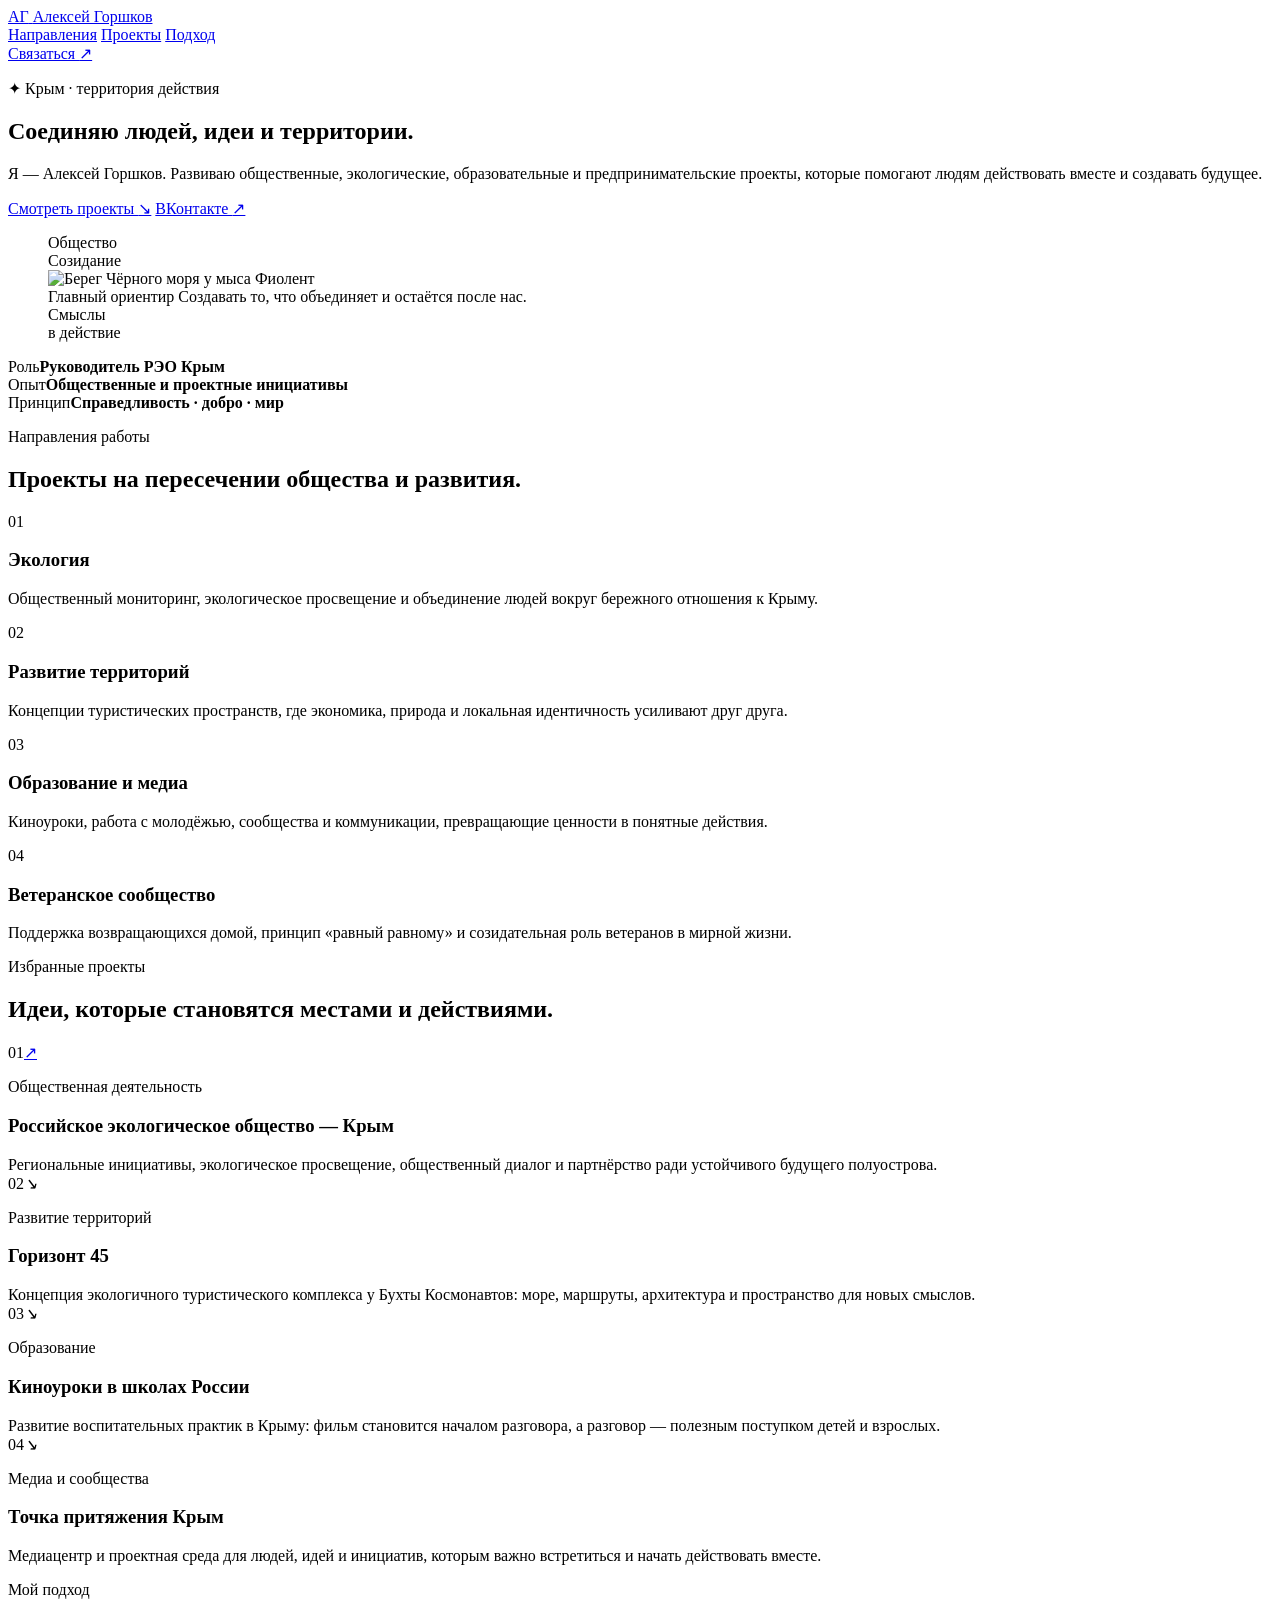
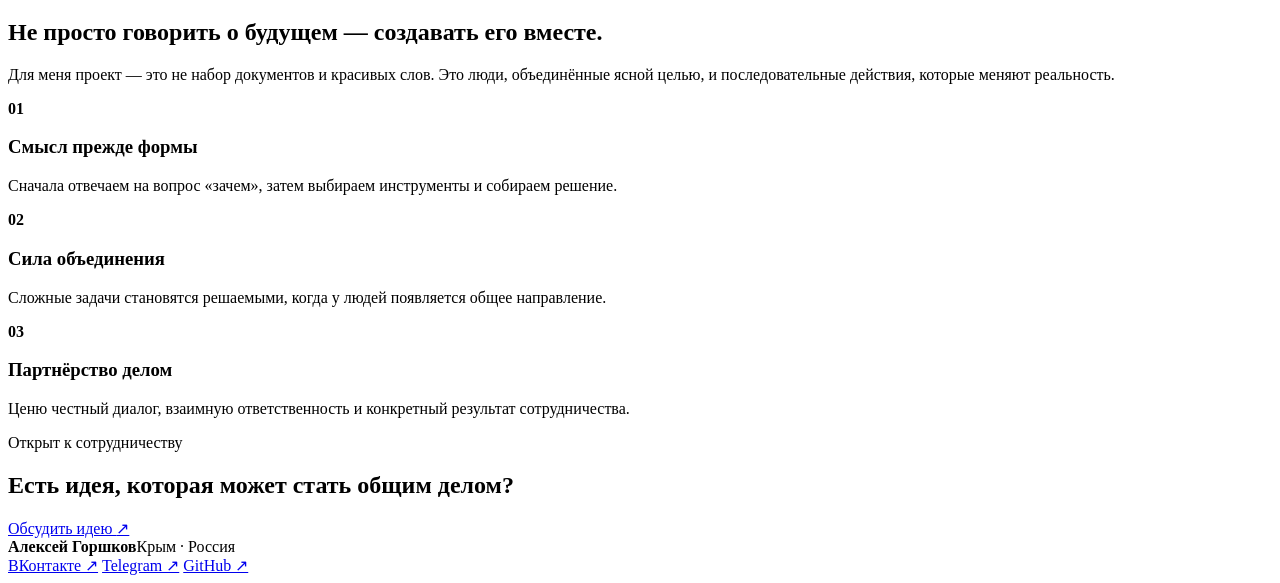
==== index.html @ 78def10b "Create personal site" ====
<!doctype html>
<html lang="ru">
  <head>
    <meta charset="utf-8" />
    <meta name="viewport" content="width=device-width, initial-scale=1" />
    <meta name="theme-color" content="#0d4939" />
    <meta
      name="description"
      content="Личный сайт Алексея Горшкова: общественные, экологические, образовательные и предпринимательские проекты в Крыму."
    />
    <meta property="og:title" content="Алексей Горшков — проекты и инициативы" />
    <meta
      property="og:description"
      content="Соединяю людей, идеи и территории."
    />
    <meta property="og:type" content="website" />
    <meta
      property="og:url"
      content="https://daridarom.github.io/aleksey-gorshkov/"
    />
    <link rel="canonical" href="https://daridarom.github.io/aleksey-gorshkov/" />
    <link rel="icon" href="assets/favicon.svg" type="image/svg+xml" />
    <link rel="stylesheet" href="styles.css" />
    <title>Алексей Горшков — проекты и инициативы</title>
  </head>
  <body>
    <header class="site-header">
      <div class="container header-inner">
        <a class="brand" href="#top" aria-label="В начало страницы">
          <span class="brand-mark">АГ</span>
          <span class="brand-name">Алексей Горшков</span>
        </a>

        <nav class="main-nav" aria-label="Основная навигация">
          <a href="#directions">Направления</a>
          <a href="#projects">Проекты</a>
          <a href="#approach">Подход</a>
        </nav>

        <a class="button button-small" href="https://t.me/v_pravde" target="_blank" rel="noreferrer">
          Связаться <span aria-hidden="true">↗</span>
        </a>
      </div>
    </header>

    <main>
      <section class="hero" id="top">
        <div class="hero-grid" aria-hidden="true"></div>
        <div class="container hero-layout">
          <div class="hero-copy">
            <p class="eyebrow"><span>✦</span> Крым · территория действия</p>
            <h1>Соединяю людей, идеи и территории.</h1>
            <p class="hero-lead">
              Я — Алексей Горшков. Развиваю общественные, экологические,
              образовательные и предпринимательские проекты, которые помогают
              людям действовать вместе и создавать будущее.
            </p>
            <div class="hero-actions">
              <a class="button" href="#projects">Смотреть проекты <span aria-hidden="true">↘</span></a>
              <a class="button button-outline" href="https://vk.com/aleksey_gor" target="_blank" rel="noreferrer">
                ВКонтакте <span aria-hidden="true">↗</span>
              </a>
            </div>
          </div>

          <figure class="hero-visual">
            <div class="visual-label visual-label-left">Общество</div>
            <div class="visual-label visual-label-right">Созидание</div>
            <img
              src="https://upload.wikimedia.org/wikipedia/commons/0/0c/Cape_Fiolent_Crimea_%28211497419%29.jpeg"
              alt="Берег Чёрного моря у мыса Фиолент"
            />
            <figcaption>
              <span>Главный ориентир</span>
              Создавать то, что объединяет и остаётся после нас.
            </figcaption>
            <div class="visual-seal">Смыслы<br />в действие</div>
          </figure>
        </div>
      </section>

      <section class="facts" aria-label="Кратко об Алексее Горшкове">
        <div class="container facts-grid">
          <div><span>Роль</span><strong>Руководитель РЭО Крым</strong></div>
          <div><span>Опыт</span><strong>Общественные и проектные инициативы</strong></div>
          <div><span>Принцип</span><strong>Справедливость · добро · мир</strong></div>
        </div>
      </section>

      <section class="section" id="directions">
        <div class="container">
          <div class="section-heading">
            <p class="section-kicker">Направления работы</p>
            <h2>Проекты на пересечении общества и развития.</h2>
          </div>

          <div class="direction-list">
            <article class="direction">
              <span class="direction-icon">01</span>
              <h3>Экология</h3>
              <p>Общественный мониторинг, экологическое просвещение и объединение людей вокруг бережного отношения к Крыму.</p>
            </article>
            <article class="direction">
              <span class="direction-icon">02</span>
              <h3>Развитие территорий</h3>
              <p>Концепции туристических пространств, где экономика, природа и локальная идентичность усиливают друг друга.</p>
            </article>
            <article class="direction">
              <span class="direction-icon">03</span>
              <h3>Образование и медиа</h3>
              <p>Киноуроки, работа с молодёжью, сообщества и коммуникации, превращающие ценности в понятные действия.</p>
            </article>
            <article class="direction">
              <span class="direction-icon">04</span>
              <h3>Ветеранское сообщество</h3>
              <p>Поддержка возвращающихся домой, принцип «равный равному» и созидательная роль ветеранов в мирной жизни.</p>
            </article>
          </div>
        </div>
      </section>

      <section class="section projects-section" id="projects">
        <div class="container">
          <div class="projects-heading">
            <p class="section-kicker">Избранные проекты</p>
            <h2>Идеи, которые становятся местами и действиями.</h2>
          </div>

          <div class="project-grid">
            <article class="project project-green">
              <div class="project-top"><span>01</span><a href="https://vk.ru/ecosociety_crimea" target="_blank" rel="noreferrer" aria-label="Открыть страницу РЭО Крым">↗</a></div>
              <div class="project-copy">
                <p>Общественная деятельность</p>
                <h3>Российское экологическое общество — Крым</h3>
                <span>Региональные инициативы, экологическое просвещение, общественный диалог и партнёрство ради устойчивого будущего полуострова.</span>
              </div>
            </article>

            <article class="project project-blue">
              <div class="project-top"><span>02</span><i>↘</i></div>
              <div class="project-copy">
                <p>Развитие территорий</p>
                <h3>Горизонт 45</h3>
                <span>Концепция экологичного туристического комплекса у Бухты Космонавтов: море, маршруты, архитектура и пространство для новых смыслов.</span>
              </div>
            </article>

            <article class="project project-sand">
              <div class="project-top"><span>03</span><i>↘</i></div>
              <div class="project-copy">
                <p>Образование</p>
                <h3>Киноуроки в школах России</h3>
                <span>Развитие воспитательных практик в Крыму: фильм становится началом разговора, а разговор — полезным поступком детей и взрослых.</span>
              </div>
            </article>

            <article class="project project-lilac">
              <div class="project-top"><span>04</span><i>↘</i></div>
              <div class="project-copy">
                <p>Медиа и сообщества</p>
                <h3>Точка притяжения Крым</h3>
                <span>Медиацентр и проектная среда для людей, идей и инициатив, которым важно встретиться и начать действовать вместе.</span>
              </div>
            </article>
          </div>
        </div>
      </section>

      <section class="section" id="approach">
        <div class="container approach-grid">
          <div class="approach-copy">
            <p class="section-kicker">Мой подход</p>
            <h2>Не просто говорить о будущем — создавать его вместе.</h2>
            <p>Для меня проект — это не набор документов и красивых слов. Это люди, объединённые ясной целью, и последовательные действия, которые меняют реальность.</p>
          </div>

          <div class="principles">
            <article><b>01</b><div><h3>Смысл прежде формы</h3><p>Сначала отвечаем на вопрос «зачем», затем выбираем инструменты и собираем решение.</p></div></article>
            <article><b>02</b><div><h3>Сила объединения</h3><p>Сложные задачи становятся решаемыми, когда у людей появляется общее направление.</p></div></article>
            <article><b>03</b><div><h3>Партнёрство делом</h3><p>Ценю честный диалог, взаимную ответственность и конкретный результат сотрудничества.</p></div></article>
          </div>
        </div>
      </section>

      <section class="contact-wrap">
        <div class="container contact">
          <p class="section-kicker">Открыт к сотрудничеству</p>
          <div class="contact-row">
            <h2>Есть идея, которая может стать общим делом?</h2>
            <a class="button button-dark" href="https://t.me/v_pravde" target="_blank" rel="noreferrer">Обсудить идею <span aria-hidden="true">↗</span></a>
          </div>
        </div>
      </section>
    </main>

    <footer class="footer">
      <div class="container footer-inner">
        <div><strong>Алексей Горшков</strong><span>Крым · Россия</span></div>
        <div class="footer-links">
          <a href="https://vk.com/aleksey_gor" target="_blank" rel="noreferrer">ВКонтакте ↗</a>
          <a href="https://t.me/v_pravde" target="_blank" rel="noreferrer">Telegram ↗</a>
          <a href="https://github.com/Daridarom" target="_blank" rel="noreferrer">GitHub ↗</a>
        </div>
      </div>
    </footer>
  </body>
</html>
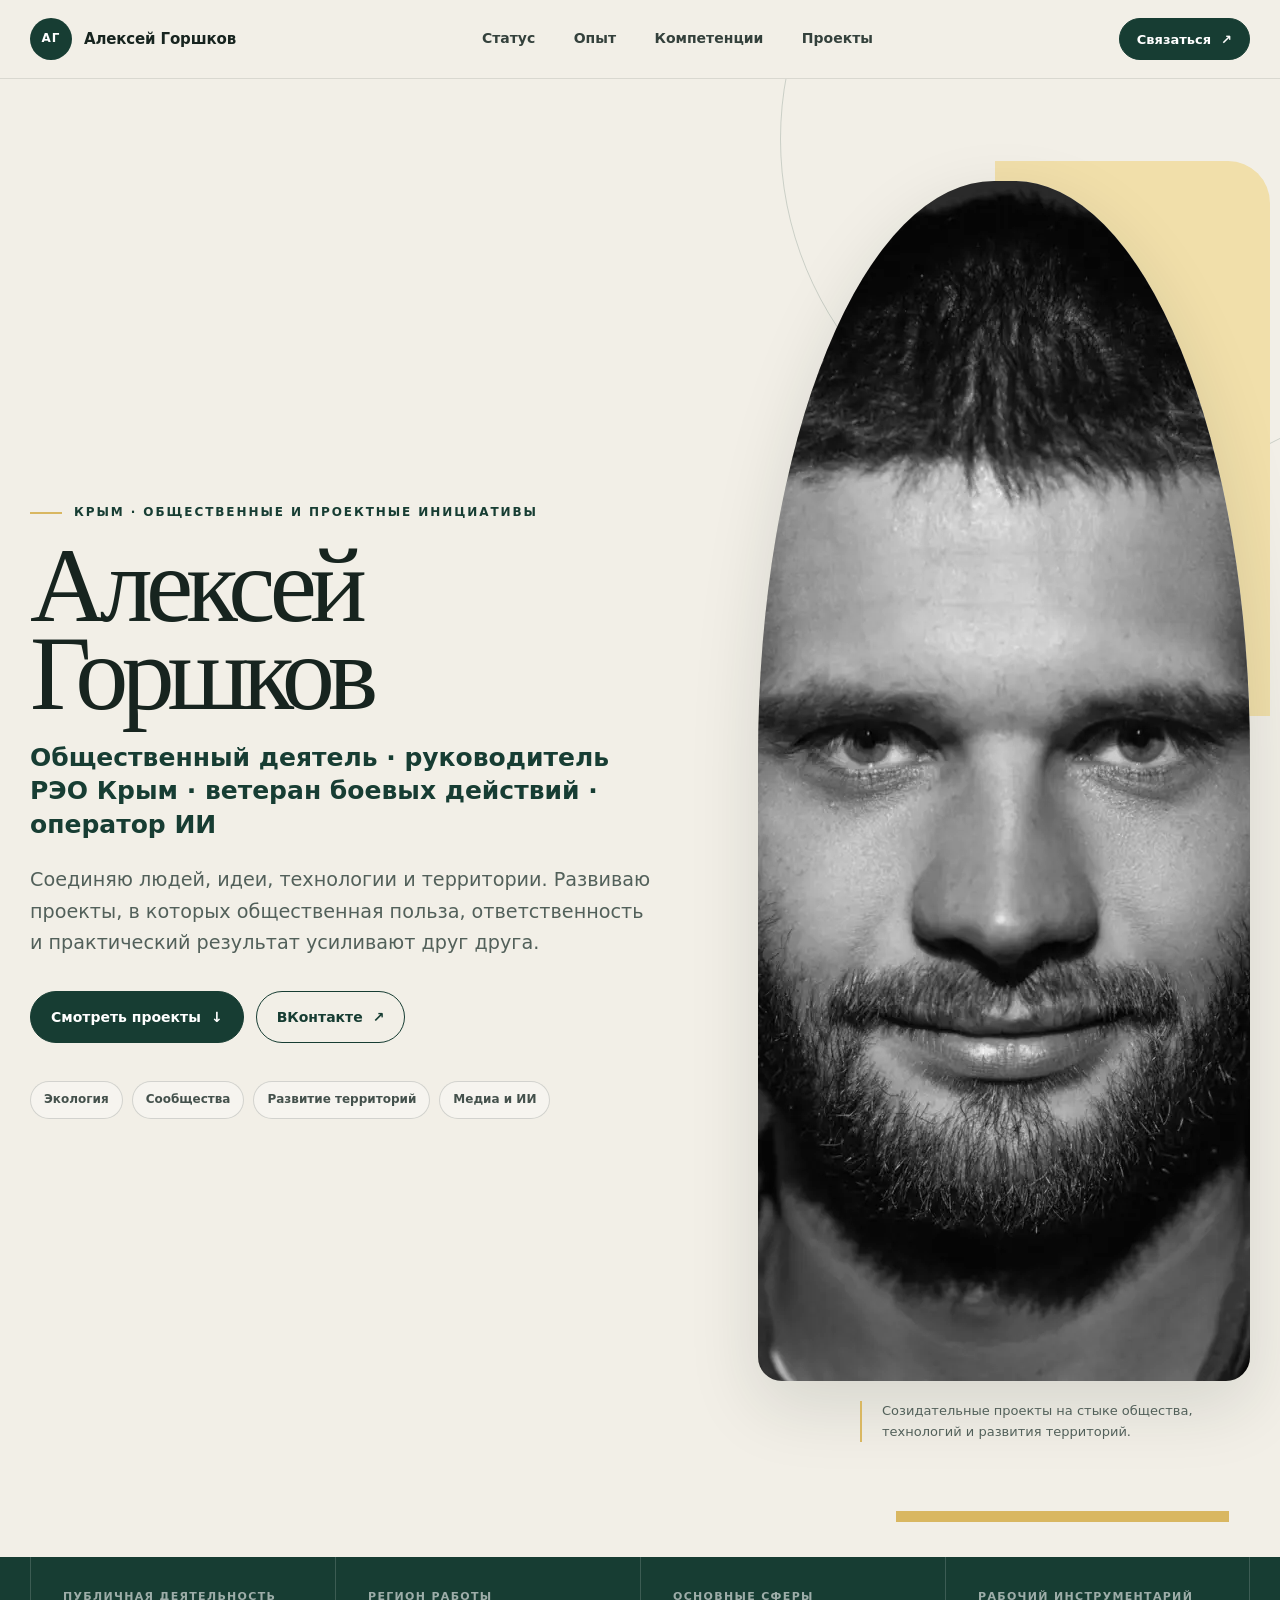
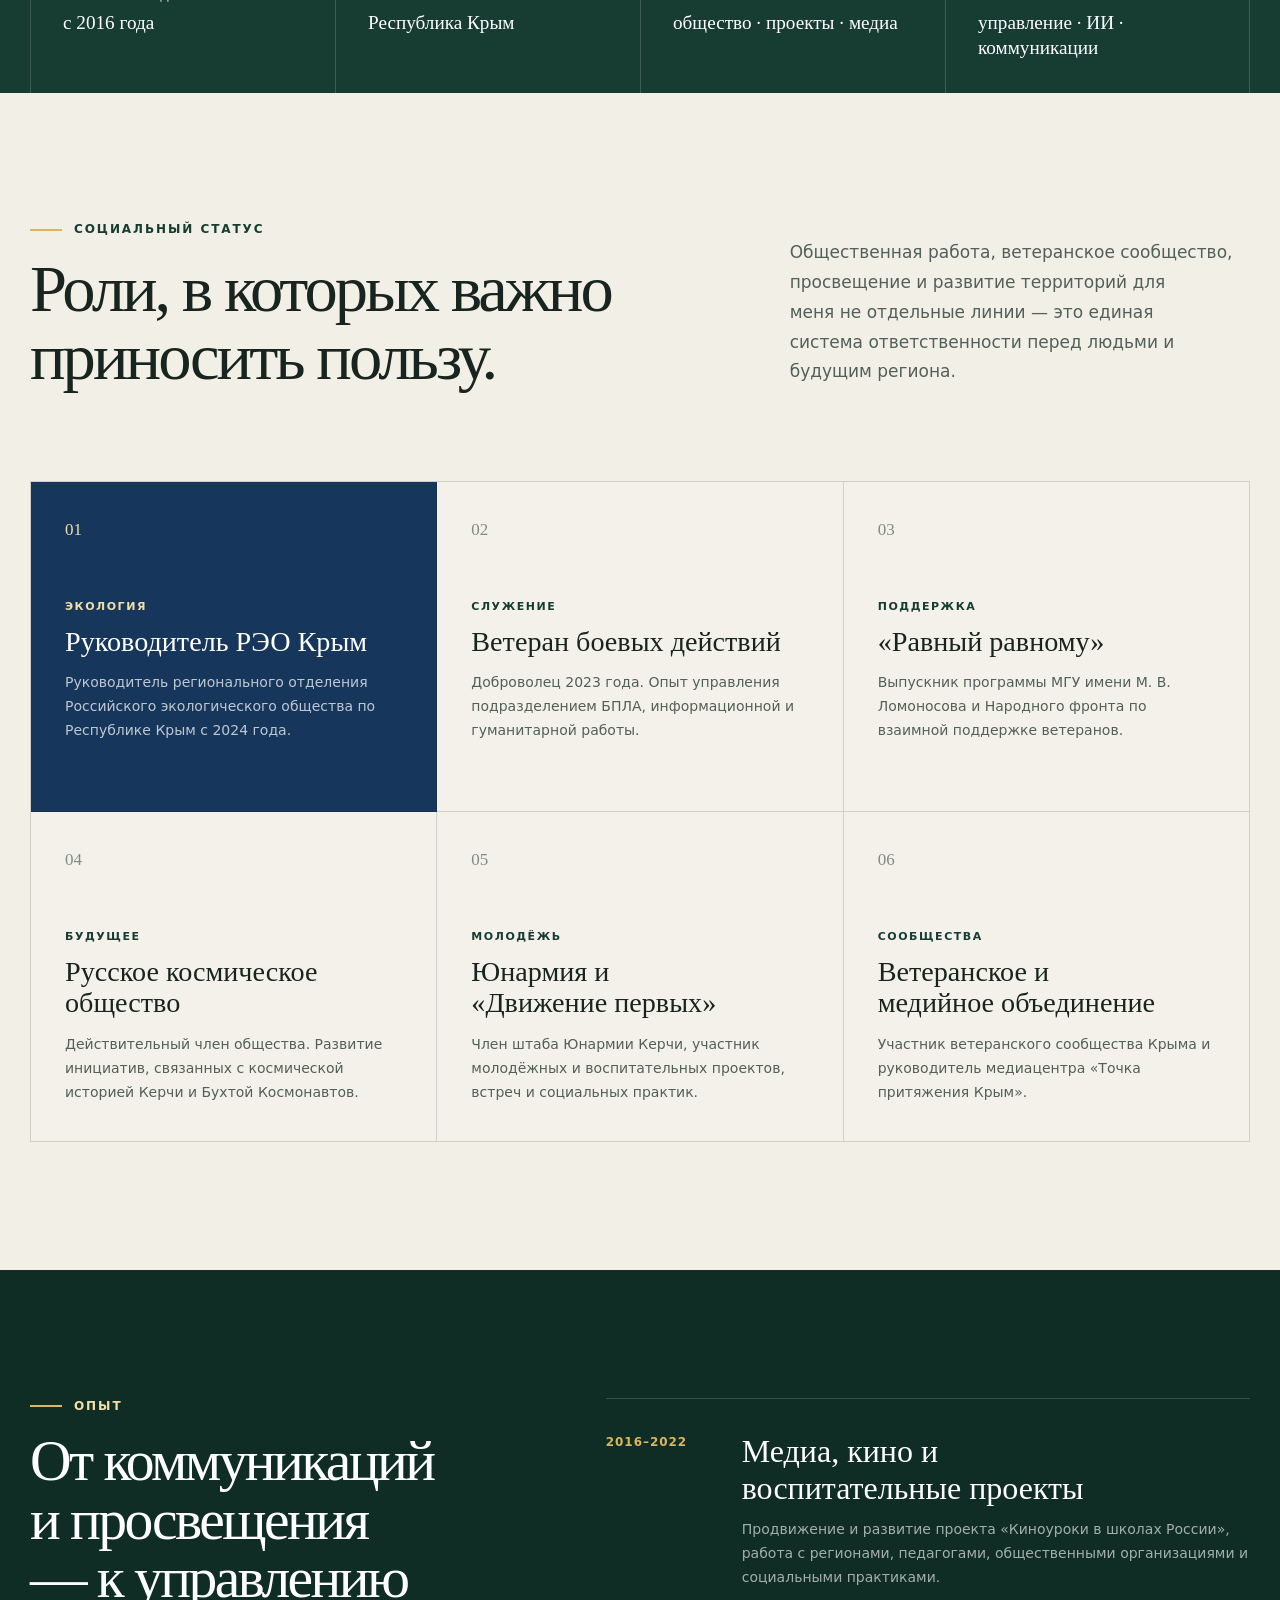
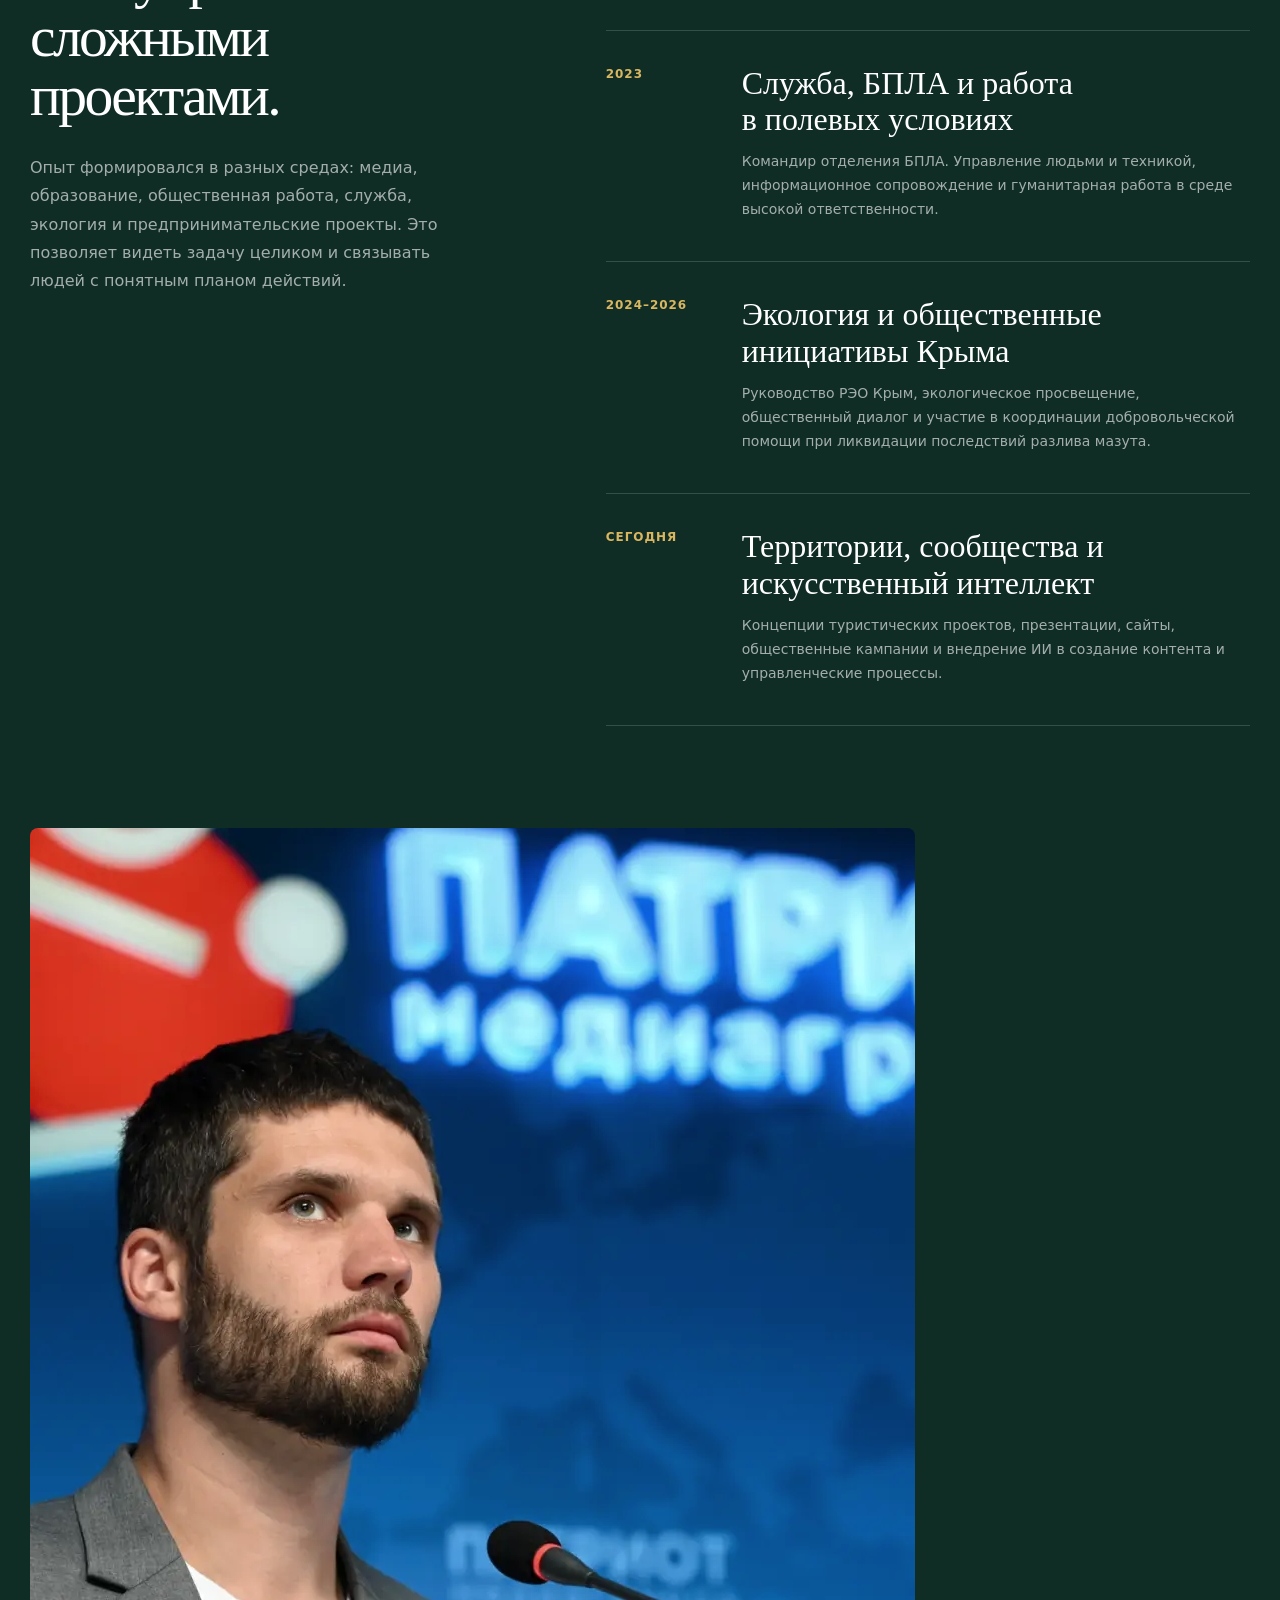
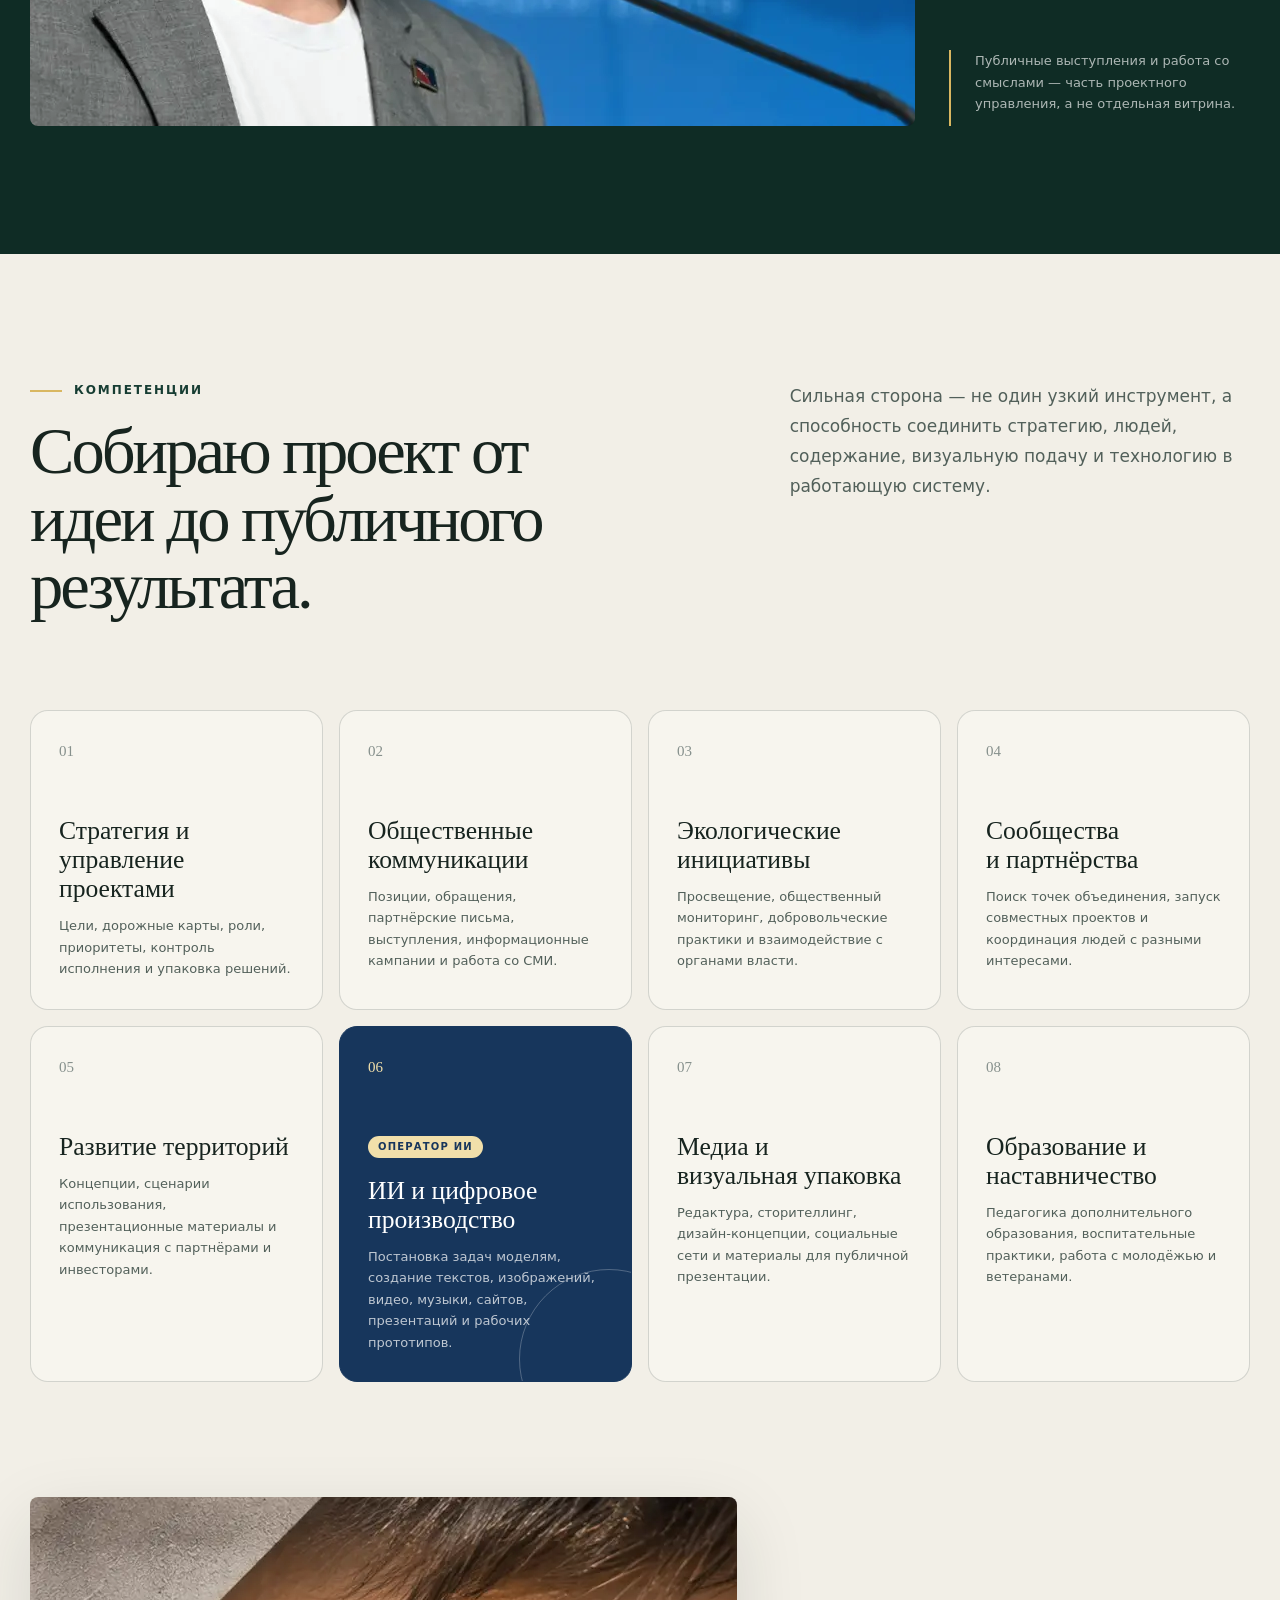
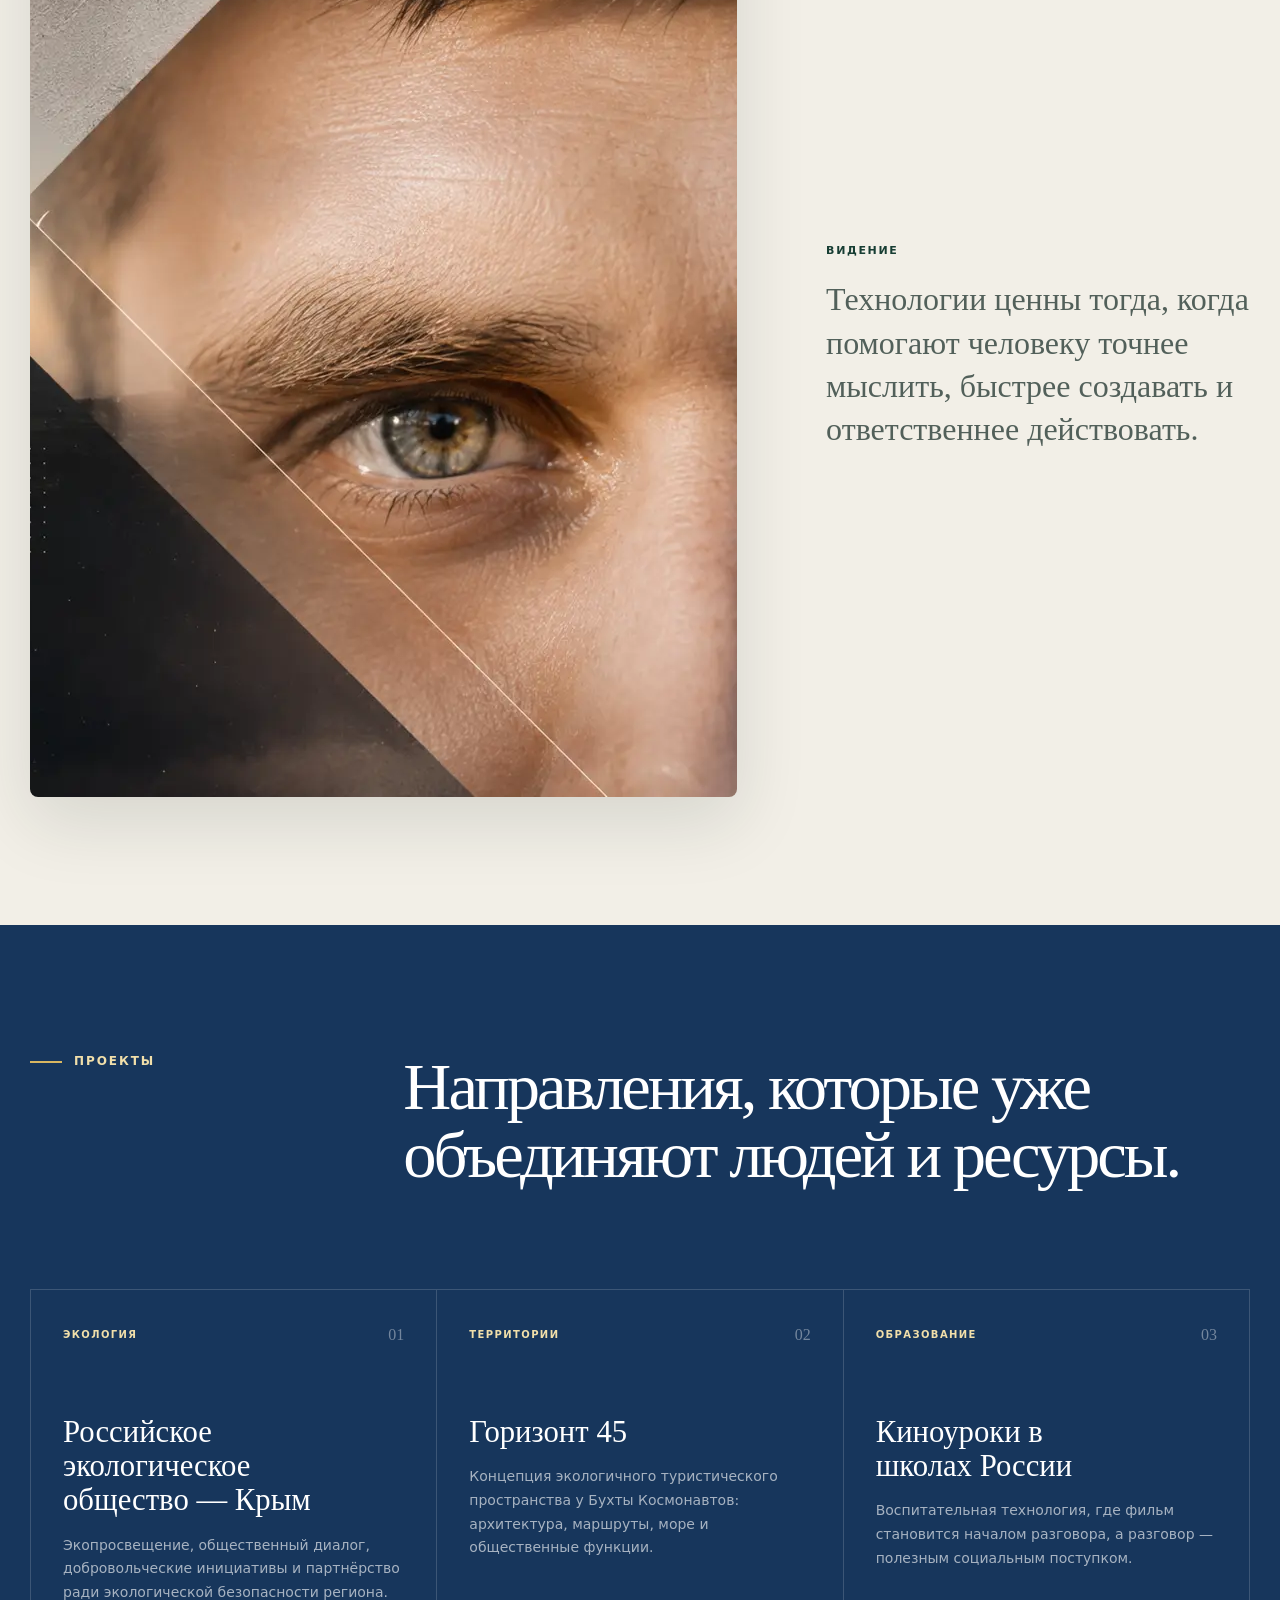
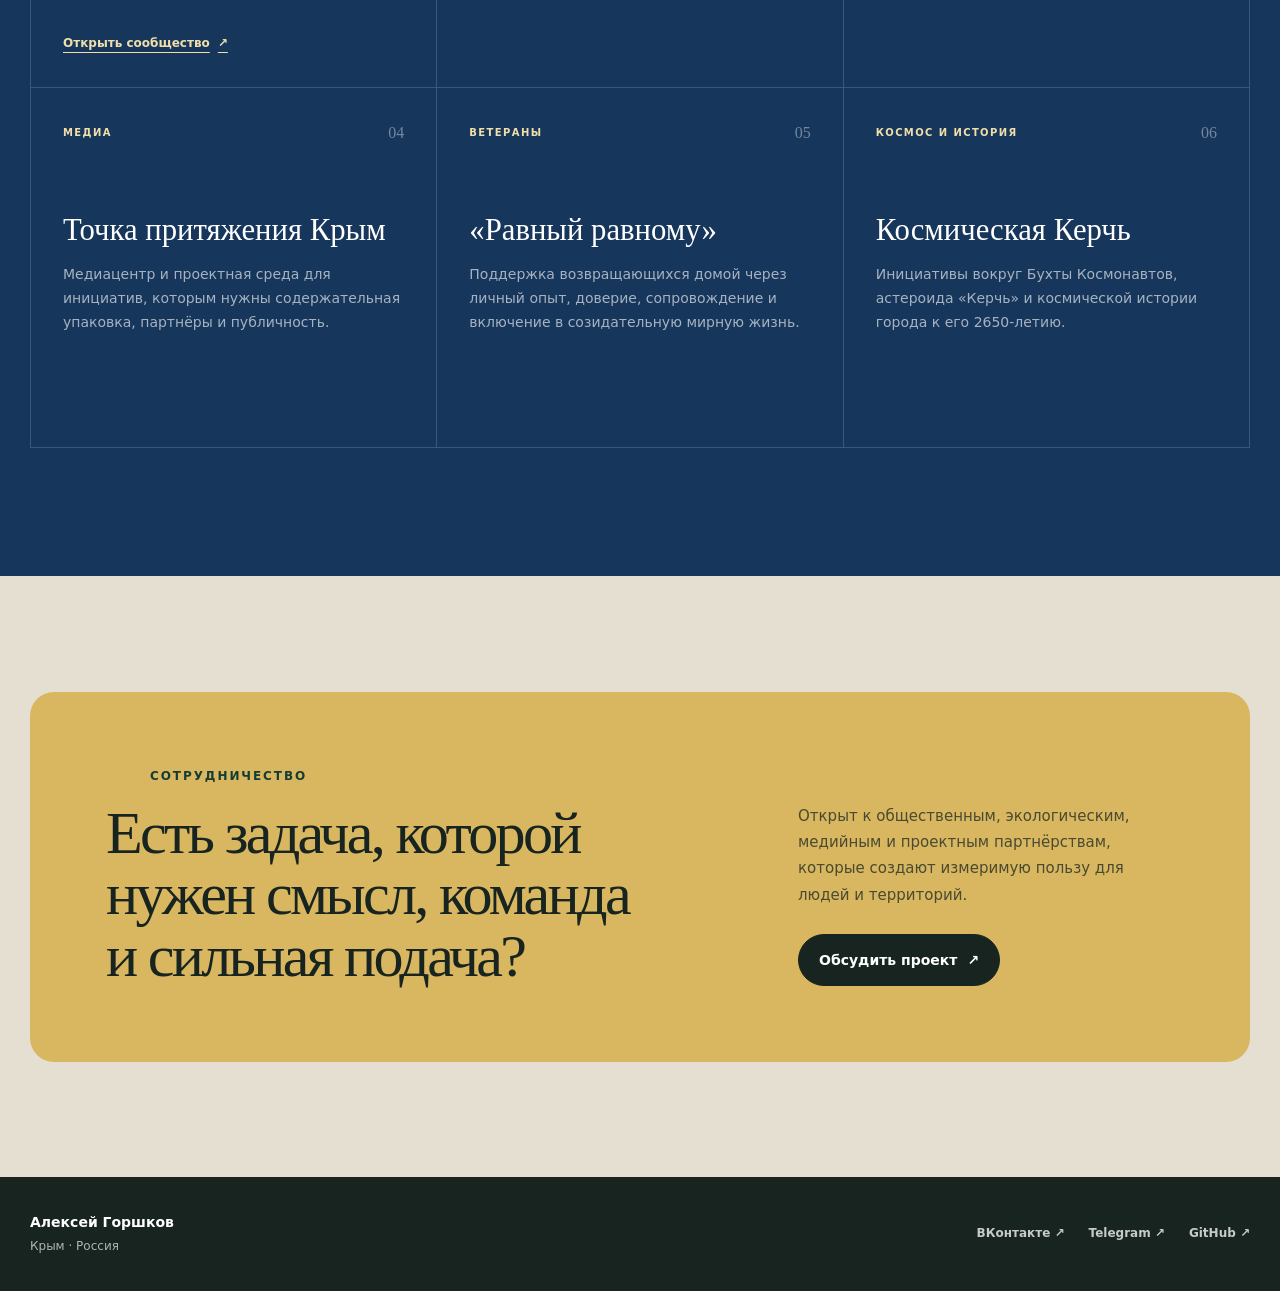
==== commit 4ab923bb: "Redesign personal site and expand portfolio" ====
--- a/index.html
+++ b/index.html
@@ -3,27 +3,39 @@
   <head>
     <meta charset="utf-8" />
     <meta name="viewport" content="width=device-width, initial-scale=1" />
-    <meta name="theme-color" content="#0d4939" />
+    <meta name="theme-color" content="#173d33" />
     <meta
       name="description"
-      content="Личный сайт Алексея Горшкова: общественные, экологические, образовательные и предпринимательские проекты в Крыму."
+      content="Алексей Горшков — общественный деятель, руководитель РЭО Крым, ветеран боевых действий, автор и участник социальных, экологических, образовательных и территориальных проектов, оператор ИИ."
     />
-    <meta property="og:title" content="Алексей Горшков — проекты и инициативы" />
+    <meta property="og:title" content="Алексей Горшков — проекты, опыт и компетенции" />
     <meta
       property="og:description"
-      content="Соединяю людей, идеи и территории."
+      content="Соединяю людей, идеи, технологии и территории."
     />
     <meta property="og:type" content="website" />
+    <meta property="og:locale" content="ru_RU" />
     <meta
       property="og:url"
       content="https://daridarom.github.io/aleksey-gorshkov/"
     />
+    <meta
+      property="og:image"
+      content="https://daridarom.github.io/aleksey-gorshkov/assets/og.png"
+    />
+    <meta name="twitter:card" content="summary_large_image" />
+    <meta
+      name="twitter:image"
+      content="https://daridarom.github.io/aleksey-gorshkov/assets/og.png"
+    />
     <link rel="canonical" href="https://daridarom.github.io/aleksey-gorshkov/" />
     <link rel="icon" href="assets/favicon.svg" type="image/svg+xml" />
     <link rel="stylesheet" href="styles.css" />
-    <title>Алексей Горшков — проекты и инициативы</title>
+    <title>Алексей Горшков — проекты, опыт и компетенции</title>
   </head>
   <body>
+    <a class="skip-link" href="#content">Перейти к содержанию</a>
+
     <header class="site-header">
       <div class="container header-inner">
         <a class="brand" href="#top" aria-label="В начало страницы">
@@ -32,162 +44,399 @@
         </a>
 
         <nav class="main-nav" aria-label="Основная навигация">
-          <a href="#directions">Направления</a>
+          <a href="#status">Статус</a>
+          <a href="#experience">Опыт</a>
+          <a href="#skills">Компетенции</a>
           <a href="#projects">Проекты</a>
-          <a href="#approach">Подход</a>
         </nav>
 
-        <a class="button button-small" href="https://t.me/v_pravde" target="_blank" rel="noreferrer">
+        <a
+          class="button button-small"
+          href="https://t.me/v_pravde"
+          target="_blank"
+          rel="noreferrer"
+        >
           Связаться <span aria-hidden="true">↗</span>
         </a>
       </div>
     </header>
 
-    <main>
+    <main id="content">
       <section class="hero" id="top">
-        <div class="hero-grid" aria-hidden="true"></div>
         <div class="container hero-layout">
           <div class="hero-copy">
-            <p class="eyebrow"><span>✦</span> Крым · территория действия</p>
-            <h1>Соединяю людей, идеи и территории.</h1>
+            <p class="eyebrow">Крым · общественные и проектные инициативы</p>
+            <h1>Алексей<br />Горшков</h1>
+            <p class="hero-role">
+              Общественный деятель · руководитель РЭО Крым · ветеран боевых
+              действий · оператор ИИ
+            </p>
             <p class="hero-lead">
-              Я — Алексей Горшков. Развиваю общественные, экологические,
-              образовательные и предпринимательские проекты, которые помогают
-              людям действовать вместе и создавать будущее.
+              Соединяю людей, идеи, технологии и территории. Развиваю проекты,
+              в которых общественная польза, ответственность и практический
+              результат усиливают друг друга.
             </p>
+
             <div class="hero-actions">
-              <a class="button" href="#projects">Смотреть проекты <span aria-hidden="true">↘</span></a>
-              <a class="button button-outline" href="https://vk.com/aleksey_gor" target="_blank" rel="noreferrer">
+              <a class="button" href="#projects">
+                Смотреть проекты <span aria-hidden="true">↓</span>
+              </a>
+              <a
+                class="button button-outline"
+                href="https://vk.com/aleksey_gor"
+                target="_blank"
+                rel="noreferrer"
+              >
                 ВКонтакте <span aria-hidden="true">↗</span>
               </a>
             </div>
-          </div>
-
-          <figure class="hero-visual">
-            <div class="visual-label visual-label-left">Общество</div>
-            <div class="visual-label visual-label-right">Созидание</div>
+
+            <ul class="hero-tags" aria-label="Ключевые направления">
+              <li>Экология</li>
+              <li>Сообщества</li>
+              <li>Развитие территорий</li>
+              <li>Медиа и ИИ</li>
+            </ul>
+          </div>
+
+          <figure class="hero-portrait">
+            <div class="portrait-frame">
+              <img
+                src="assets/portrait.webp"
+                alt="Портрет Алексея Горшкова"
+                width="1200"
+                height="1200"
+                fetchpriority="high"
+              />
+            </div>
+            <figcaption>
+              Созидательные проекты на стыке общества, технологий и развития
+              территорий.
+            </figcaption>
+          </figure>
+        </div>
+      </section>
+
+      <section class="summary" aria-label="Краткая информация">
+        <div class="container summary-grid">
+          <article>
+            <span>Публичная деятельность</span>
+            <strong>с 2016 года</strong>
+          </article>
+          <article>
+            <span>Регион работы</span>
+            <strong>Республика Крым</strong>
+          </article>
+          <article>
+            <span>Основные сферы</span>
+            <strong>общество · проекты · медиа</strong>
+          </article>
+          <article>
+            <span>Рабочий инструментарий</span>
+            <strong>управление · ИИ · коммуникации</strong>
+          </article>
+        </div>
+      </section>
+
+      <section class="section" id="status">
+        <div class="container">
+          <div class="section-intro">
+            <div>
+              <p class="section-kicker">Социальный статус</p>
+              <h2>Роли, в которых важно приносить пользу.</h2>
+            </div>
+            <p class="section-lead">
+              Общественная работа, ветеранское сообщество, просвещение и
+              развитие территорий для меня не отдельные линии — это единая
+              система ответственности перед людьми и будущим региона.
+            </p>
+          </div>
+
+          <div class="role-grid">
+            <article class="role-card role-card-accent">
+              <span class="card-index">01</span>
+              <p class="card-label">Экология</p>
+              <h3>Руководитель РЭО Крым</h3>
+              <p>
+                Руководитель регионального отделения Российского экологического
+                общества по Республике Крым с 2024 года.
+              </p>
+            </article>
+
+            <article class="role-card">
+              <span class="card-index">02</span>
+              <p class="card-label">Служение</p>
+              <h3>Ветеран боевых действий</h3>
+              <p>
+                Доброволец 2023 года. Опыт управления подразделением БПЛА,
+                информационной и гуманитарной работы.
+              </p>
+            </article>
+
+            <article class="role-card">
+              <span class="card-index">03</span>
+              <p class="card-label">Поддержка</p>
+              <h3>«Равный равному»</h3>
+              <p>
+                Выпускник программы МГУ имени М. В. Ломоносова и Народного
+                фронта по взаимной поддержке ветеранов.
+              </p>
+            </article>
+
+            <article class="role-card">
+              <span class="card-index">04</span>
+              <p class="card-label">Будущее</p>
+              <h3>Русское космическое общество</h3>
+              <p>
+                Действительный член общества. Развитие инициатив, связанных с
+                космической историей Керчи и Бухтой Космонавтов.
+              </p>
+            </article>
+
+            <article class="role-card">
+              <span class="card-index">05</span>
+              <p class="card-label">Молодёжь</p>
+              <h3>Юнармия и «Движение первых»</h3>
+              <p>
+                Член штаба Юнармии Керчи, участник молодёжных и воспитательных
+                проектов, встреч и социальных практик.
+              </p>
+            </article>
+
+            <article class="role-card">
+              <span class="card-index">06</span>
+              <p class="card-label">Сообщества</p>
+              <h3>Ветеранское и медийное объединение</h3>
+              <p>
+                Участник ветеранского сообщества Крыма и руководитель
+                медиацентра «Точка притяжения Крым».
+              </p>
+            </article>
+          </div>
+        </div>
+      </section>
+
+      <section class="section experience-section" id="experience">
+        <div class="container">
+          <div class="experience-layout">
+            <div class="experience-heading">
+              <p class="section-kicker section-kicker-light">Опыт</p>
+              <h2>От коммуникаций и просвещения — к управлению сложными проектами.</h2>
+              <p>
+                Опыт формировался в разных средах: медиа, образование,
+                общественная работа, служба, экология и предпринимательские
+                проекты. Это позволяет видеть задачу целиком и связывать людей
+                с понятным планом действий.
+              </p>
+            </div>
+
+            <ol class="timeline">
+              <li>
+                <span class="timeline-year">2016–2022</span>
+                <div>
+                  <h3>Медиа, кино и воспитательные проекты</h3>
+                  <p>
+                    Продвижение и развитие проекта «Киноуроки в школах России»,
+                    работа с регионами, педагогами, общественными организациями
+                    и социальными практиками.
+                  </p>
+                </div>
+              </li>
+              <li>
+                <span class="timeline-year">2023</span>
+                <div>
+                  <h3>Служба, БПЛА и работа в полевых условиях</h3>
+                  <p>
+                    Командир отделения БПЛА. Управление людьми и техникой,
+                    информационное сопровождение и гуманитарная работа в среде
+                    высокой ответственности.
+                  </p>
+                </div>
+              </li>
+              <li>
+                <span class="timeline-year">2024–2026</span>
+                <div>
+                  <h3>Экология и общественные инициативы Крыма</h3>
+                  <p>
+                    Руководство РЭО Крым, экологическое просвещение,
+                    общественный диалог и участие в координации добровольческой
+                    помощи при ликвидации последствий разлива мазута.
+                  </p>
+                </div>
+              </li>
+              <li>
+                <span class="timeline-year">Сегодня</span>
+                <div>
+                  <h3>Территории, сообщества и искусственный интеллект</h3>
+                  <p>
+                    Концепции туристических проектов, презентации, сайты,
+                    общественные кампании и внедрение ИИ в создание контента и
+                    управленческие процессы.
+                  </p>
+                </div>
+              </li>
+            </ol>
+          </div>
+
+          <figure class="speaker-photo">
             <img
-              src="https://upload.wikimedia.org/wikipedia/commons/0/0c/Cape_Fiolent_Crimea_%28211497419%29.jpeg"
-              alt="Берег Чёрного моря у мыса Фиолент"
+              src="assets/speaker.webp"
+              alt="Алексей Горшков выступает на площадке медиагруппы «Патриот»"
+              width="1600"
+              height="898"
+              loading="lazy"
             />
             <figcaption>
-              <span>Главный ориентир</span>
-              Создавать то, что объединяет и остаётся после нас.
+              Публичные выступления и работа со смыслами — часть проектного
+              управления, а не отдельная витрина.
             </figcaption>
-            <div class="visual-seal">Смыслы<br />в действие</div>
           </figure>
         </div>
       </section>
 
-      <section class="facts" aria-label="Кратко об Алексее Горшкове">
-        <div class="container facts-grid">
-          <div><span>Роль</span><strong>Руководитель РЭО Крым</strong></div>
-          <div><span>Опыт</span><strong>Общественные и проектные инициативы</strong></div>
-          <div><span>Принцип</span><strong>Справедливость · добро · мир</strong></div>
-        </div>
-      </section>
-
-      <section class="section" id="directions">
+      <section class="section" id="skills">
         <div class="container">
-          <div class="section-heading">
-            <p class="section-kicker">Направления работы</p>
-            <h2>Проекты на пересечении общества и развития.</h2>
-          </div>
-
-          <div class="direction-list">
-            <article class="direction">
-              <span class="direction-icon">01</span>
-              <h3>Экология</h3>
-              <p>Общественный мониторинг, экологическое просвещение и объединение людей вокруг бережного отношения к Крыму.</p>
-            </article>
-            <article class="direction">
-              <span class="direction-icon">02</span>
+          <div class="section-intro skills-intro">
+            <div>
+              <p class="section-kicker">Компетенции</p>
+              <h2>Собираю проект от идеи до публичного результата.</h2>
+            </div>
+            <p class="section-lead">
+              Сильная сторона — не один узкий инструмент, а способность
+              соединить стратегию, людей, содержание, визуальную подачу и
+              технологию в работающую систему.
+            </p>
+          </div>
+
+          <div class="skill-grid">
+            <article class="skill-card">
+              <span>01</span>
+              <h3>Стратегия и управление проектами</h3>
+              <p>Цели, дорожные карты, роли, приоритеты, контроль исполнения и упаковка решений.</p>
+            </article>
+            <article class="skill-card">
+              <span>02</span>
+              <h3>Общественные коммуникации</h3>
+              <p>Позиции, обращения, партнёрские письма, выступления, информационные кампании и работа со СМИ.</p>
+            </article>
+            <article class="skill-card">
+              <span>03</span>
+              <h3>Экологические инициативы</h3>
+              <p>Просвещение, общественный мониторинг, добровольческие практики и взаимодействие с органами власти.</p>
+            </article>
+            <article class="skill-card">
+              <span>04</span>
+              <h3>Сообщества и партнёрства</h3>
+              <p>Поиск точек объединения, запуск совместных проектов и координация людей с разными интересами.</p>
+            </article>
+            <article class="skill-card">
+              <span>05</span>
               <h3>Развитие территорий</h3>
-              <p>Концепции туристических пространств, где экономика, природа и локальная идентичность усиливают друг друга.</p>
-            </article>
-            <article class="direction">
-              <span class="direction-icon">03</span>
-              <h3>Образование и медиа</h3>
-              <p>Киноуроки, работа с молодёжью, сообщества и коммуникации, превращающие ценности в понятные действия.</p>
-            </article>
-            <article class="direction">
-              <span class="direction-icon">04</span>
-              <h3>Ветеранское сообщество</h3>
-              <p>Поддержка возвращающихся домой, принцип «равный равному» и созидательная роль ветеранов в мирной жизни.</p>
-            </article>
-          </div>
+              <p>Концепции, сценарии использования, презентационные материалы и коммуникация с партнёрами и инвесторами.</p>
+            </article>
+            <article class="skill-card skill-card-ai">
+              <span>06</span>
+              <p class="skill-badge">Оператор ИИ</p>
+              <h3>ИИ и цифровое производство</h3>
+              <p>Постановка задач моделям, создание текстов, изображений, видео, музыки, сайтов, презентаций и рабочих прототипов.</p>
+            </article>
+            <article class="skill-card">
+              <span>07</span>
+              <h3>Медиа и визуальная упаковка</h3>
+              <p>Редактура, сторителлинг, дизайн-концепции, социальные сети и материалы для публичной презентации.</p>
+            </article>
+            <article class="skill-card">
+              <span>08</span>
+              <h3>Образование и наставничество</h3>
+              <p>Педагогика дополнительного образования, воспитательные практики, работа с молодёжью и ветеранами.</p>
+            </article>
+          </div>
+
+          <figure class="vision-photo">
+            <img
+              src="assets/vision.webp"
+              alt="Стилизованный портрет Алексея Горшкова и крымский пейзаж"
+              width="1599"
+              height="900"
+              loading="lazy"
+            />
+            <figcaption>
+              <span>Видение</span>
+              Технологии ценны тогда, когда помогают человеку точнее мыслить,
+              быстрее создавать и ответственнее действовать.
+            </figcaption>
+          </figure>
         </div>
       </section>
 
       <section class="section projects-section" id="projects">
         <div class="container">
           <div class="projects-heading">
-            <p class="section-kicker">Избранные проекты</p>
-            <h2>Идеи, которые становятся местами и действиями.</h2>
+            <p class="section-kicker section-kicker-light">Проекты</p>
+            <h2>Направления, которые уже объединяют людей и ресурсы.</h2>
           </div>
 
           <div class="project-grid">
-            <article class="project project-green">
-              <div class="project-top"><span>01</span><a href="https://vk.ru/ecosociety_crimea" target="_blank" rel="noreferrer" aria-label="Открыть страницу РЭО Крым">↗</a></div>
-              <div class="project-copy">
-                <p>Общественная деятельность</p>
-                <h3>Российское экологическое общество — Крым</h3>
-                <span>Региональные инициативы, экологическое просвещение, общественный диалог и партнёрство ради устойчивого будущего полуострова.</span>
-              </div>
-            </article>
-
-            <article class="project project-blue">
-              <div class="project-top"><span>02</span><i>↘</i></div>
-              <div class="project-copy">
-                <p>Развитие территорий</p>
-                <h3>Горизонт 45</h3>
-                <span>Концепция экологичного туристического комплекса у Бухты Космонавтов: море, маршруты, архитектура и пространство для новых смыслов.</span>
-              </div>
-            </article>
-
-            <article class="project project-sand">
-              <div class="project-top"><span>03</span><i>↘</i></div>
-              <div class="project-copy">
-                <p>Образование</p>
-                <h3>Киноуроки в школах России</h3>
-                <span>Развитие воспитательных практик в Крыму: фильм становится началом разговора, а разговор — полезным поступком детей и взрослых.</span>
-              </div>
-            </article>
-
-            <article class="project project-lilac">
-              <div class="project-top"><span>04</span><i>↘</i></div>
-              <div class="project-copy">
-                <p>Медиа и сообщества</p>
-                <h3>Точка притяжения Крым</h3>
-                <span>Медиацентр и проектная среда для людей, идей и инициатив, которым важно встретиться и начать действовать вместе.</span>
-              </div>
-            </article>
-          </div>
-        </div>
-      </section>
-
-      <section class="section" id="approach">
-        <div class="container approach-grid">
-          <div class="approach-copy">
-            <p class="section-kicker">Мой подход</p>
-            <h2>Не просто говорить о будущем — создавать его вместе.</h2>
-            <p>Для меня проект — это не набор документов и красивых слов. Это люди, объединённые ясной целью, и последовательные действия, которые меняют реальность.</p>
-          </div>
-
-          <div class="principles">
-            <article><b>01</b><div><h3>Смысл прежде формы</h3><p>Сначала отвечаем на вопрос «зачем», затем выбираем инструменты и собираем решение.</p></div></article>
-            <article><b>02</b><div><h3>Сила объединения</h3><p>Сложные задачи становятся решаемыми, когда у людей появляется общее направление.</p></div></article>
-            <article><b>03</b><div><h3>Партнёрство делом</h3><p>Ценю честный диалог, взаимную ответственность и конкретный результат сотрудничества.</p></div></article>
+            <article class="project-card">
+              <div class="project-meta"><span>Экология</span><b>01</b></div>
+              <h3>Российское экологическое общество — Крым</h3>
+              <p>Экопросвещение, общественный диалог, добровольческие инициативы и партнёрство ради экологической безопасности региона.</p>
+              <a href="https://vk.ru/ecosociety_crimea" target="_blank" rel="noreferrer">Открыть сообщество <span aria-hidden="true">↗</span></a>
+            </article>
+
+            <article class="project-card">
+              <div class="project-meta"><span>Территории</span><b>02</b></div>
+              <h3>Горизонт 45</h3>
+              <p>Концепция экологичного туристического пространства у Бухты Космонавтов: архитектура, маршруты, море и общественные функции.</p>
+            </article>
+
+            <article class="project-card">
+              <div class="project-meta"><span>Образование</span><b>03</b></div>
+              <h3>Киноуроки в школах России</h3>
+              <p>Воспитательная технология, где фильм становится началом разговора, а разговор — полезным социальным поступком.</p>
+            </article>
+
+            <article class="project-card">
+              <div class="project-meta"><span>Медиа</span><b>04</b></div>
+              <h3>Точка притяжения Крым</h3>
+              <p>Медиацентр и проектная среда для инициатив, которым нужны содержательная упаковка, партнёры и публичность.</p>
+            </article>
+
+            <article class="project-card">
+              <div class="project-meta"><span>Ветераны</span><b>05</b></div>
+              <h3>«Равный равному»</h3>
+              <p>Поддержка возвращающихся домой через личный опыт, доверие, сопровождение и включение в созидательную мирную жизнь.</p>
+            </article>
+
+            <article class="project-card">
+              <div class="project-meta"><span>Космос и история</span><b>06</b></div>
+              <h3>Космическая Керчь</h3>
+              <p>Инициативы вокруг Бухты Космонавтов, астероида «Керчь» и космической истории города к его 2650-летию.</p>
+            </article>
           </div>
         </div>
       </section>
 
       <section class="contact-wrap">
-        <div class="container contact">
-          <p class="section-kicker">Открыт к сотрудничеству</p>
-          <div class="contact-row">
-            <h2>Есть идея, которая может стать общим делом?</h2>
-            <a class="button button-dark" href="https://t.me/v_pravde" target="_blank" rel="noreferrer">Обсудить идею <span aria-hidden="true">↗</span></a>
+        <div class="container contact-card">
+          <div>
+            <p class="section-kicker">Сотрудничество</p>
+            <h2>Есть задача, которой нужен смысл, команда и сильная подача?</h2>
+          </div>
+          <div class="contact-copy">
+            <p>
+              Открыт к общественным, экологическим, медийным и проектным
+              партнёрствам, которые создают измеримую пользу для людей и
+              территорий.
+            </p>
+            <a
+              class="button button-dark"
+              href="https://t.me/v_pravde"
+              target="_blank"
+              rel="noreferrer"
+            >
+              Обсудить проект <span aria-hidden="true">↗</span>
+            </a>
           </div>
         </div>
       </section>
@@ -195,7 +444,10 @@
 
     <footer class="footer">
       <div class="container footer-inner">
-        <div><strong>Алексей Горшков</strong><span>Крым · Россия</span></div>
+        <div>
+          <strong>Алексей Горшков</strong>
+          <span>Крым · Россия</span>
+        </div>
         <div class="footer-links">
           <a href="https://vk.com/aleksey_gor" target="_blank" rel="noreferrer">ВКонтакте ↗</a>
           <a href="https://t.me/v_pravde" target="_blank" rel="noreferrer">Telegram ↗</a>
--- a/styles.css
+++ b/styles.css
@@ -0,0 +1,1181 @@
+:root {
+  --paper: #f2efe7;
+  --paper-deep: #e5dfd2;
+  --surface: #fbf9f3;
+  --ink: #17241f;
+  --ink-soft: #52605a;
+  --green: #173d33;
+  --green-deep: #0f2c25;
+  --green-light: #dce8df;
+  --gold: #d9b761;
+  --gold-soft: #f1dfaa;
+  --blue: #17365c;
+  --line: rgba(23, 36, 31, 0.16);
+  --line-light: rgba(255, 255, 255, 0.16);
+  --shadow: 0 24px 70px rgba(20, 38, 31, 0.13);
+  --radius: 24px;
+  --container: 1220px;
+}
+
+*,
+*::before,
+*::after {
+  box-sizing: border-box;
+}
+
+html {
+  scroll-behavior: smooth;
+}
+
+body {
+  margin: 0;
+  min-width: 320px;
+  overflow-x: hidden;
+  color: var(--ink);
+  background: var(--paper);
+  font-family: Inter, ui-sans-serif, system-ui, -apple-system, BlinkMacSystemFont,
+    "Segoe UI", sans-serif;
+  font-size: 16px;
+  line-height: 1.65;
+  text-rendering: optimizeLegibility;
+  -webkit-font-smoothing: antialiased;
+}
+
+img {
+  display: block;
+  max-width: 100%;
+}
+
+a {
+  color: inherit;
+}
+
+button,
+a {
+  -webkit-tap-highlight-color: transparent;
+}
+
+h1,
+h2,
+h3,
+p,
+figure,
+ol,
+ul {
+  margin-top: 0;
+}
+
+h1,
+h2,
+h3 {
+  text-wrap: balance;
+}
+
+p {
+  text-wrap: pretty;
+}
+
+[id] {
+  scroll-margin-top: 96px;
+}
+
+.container {
+  width: min(calc(100% - 48px), var(--container));
+  margin-inline: auto;
+}
+
+.skip-link {
+  position: fixed;
+  top: 12px;
+  left: 12px;
+  z-index: 1000;
+  padding: 10px 14px;
+  border-radius: 8px;
+  color: #fff;
+  background: var(--green-deep);
+  transform: translateY(-160%);
+  transition: transform 180ms ease;
+}
+
+.skip-link:focus {
+  transform: translateY(0);
+}
+
+.site-header {
+  position: sticky;
+  top: 0;
+  z-index: 100;
+  border-bottom: 1px solid rgba(23, 36, 31, 0.11);
+  background: rgba(242, 239, 231, 0.91);
+  -webkit-backdrop-filter: blur(16px);
+  backdrop-filter: blur(16px);
+}
+
+.header-inner {
+  display: flex;
+  min-height: 78px;
+  align-items: center;
+  justify-content: space-between;
+  gap: 32px;
+}
+
+.brand {
+  display: inline-flex;
+  align-items: center;
+  gap: 12px;
+  color: var(--ink);
+  text-decoration: none;
+}
+
+.brand-mark {
+  display: grid;
+  width: 42px;
+  height: 42px;
+  place-items: center;
+  border-radius: 50%;
+  color: #fff;
+  background: var(--green);
+  font-size: 12px;
+  font-weight: 800;
+  letter-spacing: 0.08em;
+}
+
+.brand-name {
+  font-size: 15px;
+  font-weight: 750;
+  letter-spacing: -0.01em;
+}
+
+.main-nav {
+  display: flex;
+  align-items: center;
+  gap: clamp(22px, 3vw, 40px);
+}
+
+.main-nav a {
+  position: relative;
+  color: #34413c;
+  font-size: 14px;
+  font-weight: 650;
+  text-decoration: none;
+}
+
+.main-nav a::after {
+  position: absolute;
+  right: 0;
+  bottom: -7px;
+  left: 0;
+  height: 2px;
+  background: var(--green);
+  content: "";
+  transform: scaleX(0);
+  transform-origin: right;
+  transition: transform 180ms ease;
+}
+
+.main-nav a:hover::after,
+.main-nav a:focus-visible::after {
+  transform: scaleX(1);
+  transform-origin: left;
+}
+
+.button {
+  display: inline-flex;
+  min-height: 52px;
+  align-items: center;
+  justify-content: center;
+  gap: 10px;
+  padding: 13px 20px;
+  border: 1px solid var(--green);
+  border-radius: 999px;
+  color: #fff;
+  background: var(--green);
+  font-size: 14px;
+  font-weight: 760;
+  line-height: 1;
+  text-decoration: none;
+  transition: transform 180ms ease, background-color 180ms ease,
+    border-color 180ms ease, color 180ms ease;
+}
+
+.button:hover {
+  transform: translateY(-2px);
+  background: var(--green-deep);
+  border-color: var(--green-deep);
+}
+
+.button:focus-visible,
+a:focus-visible {
+  outline: 3px solid rgba(217, 183, 97, 0.8);
+  outline-offset: 4px;
+}
+
+.button-small {
+  min-height: 42px;
+  padding: 10px 17px;
+  font-size: 13px;
+}
+
+.button-outline {
+  color: var(--green);
+  background: transparent;
+}
+
+.button-outline:hover {
+  color: #fff;
+}
+
+.button-dark {
+  flex: 0 0 auto;
+  color: #fff;
+  background: var(--ink);
+  border-color: var(--ink);
+}
+
+.button-dark:hover {
+  background: var(--blue);
+  border-color: var(--blue);
+}
+
+.hero {
+  position: relative;
+  isolation: isolate;
+  overflow: hidden;
+  padding: clamp(70px, 8vw, 126px) 0 clamp(72px, 9vw, 130px);
+}
+
+.hero::before {
+  position: absolute;
+  top: -280px;
+  right: -180px;
+  z-index: -2;
+  width: 680px;
+  height: 680px;
+  border: 1px solid rgba(23, 61, 51, 0.18);
+  border-radius: 50%;
+  content: "";
+}
+
+.hero::after {
+  position: absolute;
+  right: 4vw;
+  bottom: 35px;
+  z-index: -1;
+  width: 26vw;
+  max-width: 380px;
+  height: 11px;
+  background: var(--gold);
+  content: "";
+}
+
+.hero-layout {
+  display: grid;
+  grid-template-columns: minmax(0, 1.12fr) minmax(360px, 0.88fr);
+  align-items: center;
+  gap: clamp(54px, 8vw, 118px);
+}
+
+.eyebrow,
+.section-kicker {
+  margin-bottom: 22px;
+  color: var(--green);
+  font-size: 12px;
+  font-weight: 850;
+  letter-spacing: 0.16em;
+  line-height: 1.35;
+  text-transform: uppercase;
+}
+
+.eyebrow::before,
+.section-kicker::before {
+  display: inline-block;
+  width: 32px;
+  height: 2px;
+  margin-right: 12px;
+  vertical-align: middle;
+  background: var(--gold);
+  content: "";
+}
+
+.hero h1 {
+  margin-bottom: 24px;
+  color: var(--ink);
+  font-family: Georgia, "Times New Roman", serif;
+  font-size: clamp(64px, 8.3vw, 124px);
+  font-weight: 400;
+  letter-spacing: -0.065em;
+  line-height: 0.82;
+}
+
+.hero-role {
+  max-width: 720px;
+  margin-bottom: 22px;
+  color: var(--green);
+  font-size: clamp(18px, 2vw, 25px);
+  font-weight: 780;
+  line-height: 1.35;
+}
+
+.hero-lead {
+  max-width: 660px;
+  margin-bottom: 32px;
+  color: var(--ink-soft);
+  font-size: clamp(17px, 1.5vw, 20px);
+  line-height: 1.65;
+}
+
+.hero-actions {
+  display: flex;
+  flex-wrap: wrap;
+  gap: 12px;
+  margin-bottom: 38px;
+}
+
+.hero-tags {
+  display: flex;
+  flex-wrap: wrap;
+  gap: 9px;
+  margin: 0;
+  padding: 0;
+  list-style: none;
+}
+
+.hero-tags li {
+  padding: 8px 13px;
+  border: 1px solid var(--line);
+  border-radius: 999px;
+  color: #44514c;
+  background: rgba(255, 255, 255, 0.34);
+  font-size: 12px;
+  font-weight: 700;
+}
+
+.hero-portrait {
+  position: relative;
+  margin: 0;
+}
+
+.hero-portrait::before {
+  position: absolute;
+  top: -20px;
+  right: -20px;
+  z-index: -1;
+  width: 56%;
+  height: 44%;
+  border-radius: 0 42px 0 0;
+  background: var(--gold-soft);
+  content: "";
+}
+
+.portrait-frame {
+  overflow: hidden;
+  border-radius: 48% 48% 24px 24px;
+  background: #d9d5cc;
+  box-shadow: var(--shadow);
+}
+
+.hero-portrait img {
+  width: 100%;
+  aspect-ratio: 1 / 1;
+  object-fit: cover;
+  object-position: center 28%;
+  filter: grayscale(100%) contrast(1.04);
+  transition: filter 400ms ease, transform 700ms ease;
+}
+
+.hero-portrait:hover img {
+  filter: grayscale(25%) contrast(1.02);
+  transform: scale(1.018);
+}
+
+.hero-portrait figcaption {
+  max-width: 390px;
+  margin: 20px 0 0 auto;
+  padding-left: 20px;
+  border-left: 2px solid var(--gold);
+  color: var(--ink-soft);
+  font-size: 13px;
+  line-height: 1.55;
+}
+
+.summary {
+  color: #fff;
+  background: var(--green);
+}
+
+.summary-grid {
+  display: grid;
+  grid-template-columns: repeat(4, minmax(0, 1fr));
+}
+
+.summary article {
+  min-width: 0;
+  padding: 32px clamp(18px, 2.5vw, 34px);
+  border-left: 1px solid var(--line-light);
+}
+
+.summary article:last-child {
+  border-right: 1px solid var(--line-light);
+}
+
+.summary span,
+.summary strong {
+  display: block;
+}
+
+.summary span {
+  margin-bottom: 7px;
+  color: rgba(255, 255, 255, 0.58);
+  font-size: 11px;
+  font-weight: 800;
+  letter-spacing: 0.12em;
+  line-height: 1.4;
+  text-transform: uppercase;
+}
+
+.summary strong {
+  overflow-wrap: anywhere;
+  font-family: Georgia, "Times New Roman", serif;
+  font-size: clamp(18px, 1.5vw, 23px);
+  font-weight: 400;
+  line-height: 1.3;
+}
+
+.section {
+  padding: clamp(90px, 10vw, 154px) 0;
+}
+
+.section-intro {
+  display: grid;
+  grid-template-columns: minmax(0, 1.05fr) minmax(320px, 0.75fr);
+  align-items: end;
+  gap: clamp(50px, 9vw, 136px);
+  margin-bottom: clamp(54px, 7vw, 92px);
+}
+
+.section-kicker {
+  margin-bottom: 18px;
+}
+
+.section h2,
+.contact-card h2 {
+  margin-bottom: 0;
+  font-family: Georgia, "Times New Roman", serif;
+  font-size: clamp(42px, 5.2vw, 72px);
+  font-weight: 400;
+  letter-spacing: -0.045em;
+  line-height: 1.02;
+}
+
+.section-lead {
+  margin-bottom: 4px;
+  color: var(--ink-soft);
+  font-size: 17px;
+  line-height: 1.75;
+}
+
+.role-grid {
+  display: grid;
+  grid-template-columns: repeat(3, minmax(0, 1fr));
+  border-top: 1px solid var(--line);
+  border-left: 1px solid var(--line);
+}
+
+.role-card {
+  position: relative;
+  min-height: 330px;
+  padding: 34px;
+  border-right: 1px solid var(--line);
+  border-bottom: 1px solid var(--line);
+  background: rgba(255, 255, 255, 0.14);
+}
+
+.role-card-accent {
+  color: #fff;
+  background: var(--blue);
+}
+
+.card-index {
+  display: block;
+  margin-bottom: 54px;
+  color: #7f8b86;
+  font-family: Georgia, "Times New Roman", serif;
+  font-size: 17px;
+}
+
+.role-card-accent .card-index {
+  color: var(--gold-soft);
+}
+
+.card-label {
+  margin-bottom: 10px;
+  color: var(--green);
+  font-size: 11px;
+  font-weight: 850;
+  letter-spacing: 0.14em;
+  text-transform: uppercase;
+}
+
+.role-card-accent .card-label {
+  color: var(--gold-soft);
+}
+
+.role-card h3,
+.skill-card h3,
+.project-card h3,
+.timeline h3 {
+  font-family: Georgia, "Times New Roman", serif;
+  font-weight: 400;
+}
+
+.role-card h3 {
+  margin-bottom: 14px;
+  font-size: clamp(23px, 2.2vw, 31px);
+  line-height: 1.12;
+}
+
+.role-card p:last-child {
+  margin-bottom: 0;
+  color: var(--ink-soft);
+  font-size: 14px;
+  line-height: 1.7;
+}
+
+.role-card-accent p:last-child {
+  color: rgba(255, 255, 255, 0.72);
+}
+
+.experience-section {
+  color: #fff;
+  background: var(--green-deep);
+}
+
+.section-kicker-light {
+  color: var(--gold-soft);
+}
+
+.experience-layout {
+  display: grid;
+  grid-template-columns: minmax(0, 0.82fr) minmax(460px, 1.18fr);
+  gap: clamp(70px, 10vw, 150px);
+  margin-bottom: clamp(66px, 8vw, 110px);
+}
+
+.experience-heading {
+  position: sticky;
+  top: 126px;
+  align-self: start;
+}
+
+.experience-heading h2 {
+  margin-bottom: 28px;
+  font-size: clamp(40px, 4.5vw, 64px);
+}
+
+.experience-heading > p:last-child {
+  max-width: 520px;
+  margin-bottom: 0;
+  color: rgba(255, 255, 255, 0.62);
+  font-size: 16px;
+  line-height: 1.78;
+}
+
+.timeline {
+  margin: 0;
+  padding: 0;
+  list-style: none;
+}
+
+.timeline li {
+  display: grid;
+  grid-template-columns: 112px minmax(0, 1fr);
+  gap: 24px;
+  padding: 34px 0 40px;
+  border-top: 1px solid var(--line-light);
+}
+
+.timeline li:last-child {
+  border-bottom: 1px solid var(--line-light);
+}
+
+.timeline-year {
+  color: var(--gold);
+  font-size: 12px;
+  font-weight: 850;
+  letter-spacing: 0.08em;
+  text-transform: uppercase;
+}
+
+.timeline h3 {
+  margin-bottom: 11px;
+  font-size: clamp(24px, 2.5vw, 35px);
+  line-height: 1.15;
+}
+
+.timeline p {
+  margin-bottom: 0;
+  color: rgba(255, 255, 255, 0.62);
+  font-size: 14px;
+  line-height: 1.72;
+}
+
+.speaker-photo {
+  display: grid;
+  grid-template-columns: minmax(0, 1fr) minmax(200px, 0.34fr);
+  align-items: end;
+  gap: 34px;
+  margin: 0;
+}
+
+.speaker-photo img {
+  width: 100%;
+  aspect-ratio: 16 / 8.4;
+  border-radius: 8px;
+  object-fit: cover;
+  object-position: center 42%;
+  filter: saturate(0.82) contrast(1.04);
+}
+
+.speaker-photo figcaption {
+  margin: 0;
+  padding: 0 0 12px 24px;
+  border-left: 2px solid var(--gold);
+  color: rgba(255, 255, 255, 0.66);
+  font-size: 13px;
+  line-height: 1.65;
+}
+
+.skills-intro {
+  align-items: start;
+}
+
+.skill-grid {
+  display: grid;
+  grid-template-columns: repeat(4, minmax(0, 1fr));
+  gap: 16px;
+}
+
+.skill-card {
+  position: relative;
+  min-height: 300px;
+  overflow: hidden;
+  padding: 28px;
+  border: 1px solid var(--line);
+  border-radius: 18px;
+  background: rgba(251, 249, 243, 0.64);
+}
+
+.skill-card > span {
+  display: block;
+  margin-bottom: 52px;
+  color: #87918d;
+  font-family: Georgia, "Times New Roman", serif;
+  font-size: 15px;
+}
+
+.skill-card h3 {
+  margin-bottom: 12px;
+  font-size: clamp(22px, 2vw, 28px);
+  line-height: 1.14;
+}
+
+.skill-card p:last-child {
+  margin-bottom: 0;
+  color: var(--ink-soft);
+  font-size: 13px;
+  line-height: 1.65;
+}
+
+.skill-card-ai {
+  color: #fff;
+  background: var(--blue);
+  border-color: var(--blue);
+}
+
+.skill-card-ai::after {
+  position: absolute;
+  right: -68px;
+  bottom: -68px;
+  width: 180px;
+  height: 180px;
+  border: 1px solid rgba(255, 255, 255, 0.25);
+  border-radius: 50%;
+  content: "";
+}
+
+.skill-card-ai > span {
+  color: var(--gold-soft);
+}
+
+.skill-card-ai p:last-child {
+  position: relative;
+  z-index: 1;
+  color: rgba(255, 255, 255, 0.72);
+}
+
+.skill-badge {
+  display: inline-flex;
+  margin: -35px 0 18px;
+  padding: 6px 10px;
+  border-radius: 999px;
+  color: var(--blue);
+  background: var(--gold-soft);
+  font-size: 10px;
+  font-weight: 900;
+  letter-spacing: 0.12em;
+  line-height: 1;
+  text-transform: uppercase;
+}
+
+.vision-photo {
+  display: grid;
+  grid-template-columns: minmax(0, 1.25fr) minmax(300px, 0.75fr);
+  align-items: center;
+  gap: clamp(36px, 7vw, 98px);
+  margin: clamp(66px, 9vw, 118px) 0 0;
+}
+
+.vision-photo img {
+  width: 100%;
+  aspect-ratio: 16 / 8.4;
+  border-radius: 8px;
+  object-fit: cover;
+  object-position: center;
+  box-shadow: var(--shadow);
+}
+
+.vision-photo figcaption {
+  margin: 0;
+  color: var(--ink-soft);
+  font-family: Georgia, "Times New Roman", serif;
+  font-size: clamp(22px, 2.5vw, 34px);
+  line-height: 1.35;
+}
+
+.vision-photo figcaption span {
+  display: block;
+  margin-bottom: 20px;
+  color: var(--green);
+  font-family: Inter, ui-sans-serif, system-ui, sans-serif;
+  font-size: 11px;
+  font-weight: 900;
+  letter-spacing: 0.15em;
+  text-transform: uppercase;
+}
+
+.projects-section {
+  color: #fff;
+  background: var(--blue);
+}
+
+.projects-heading {
+  display: grid;
+  grid-template-columns: minmax(160px, 0.32fr) minmax(0, 1fr);
+  align-items: start;
+  gap: clamp(42px, 8vw, 120px);
+  margin-bottom: clamp(62px, 8vw, 100px);
+}
+
+.projects-heading h2 {
+  max-width: 900px;
+}
+
+.project-grid {
+  display: grid;
+  grid-template-columns: repeat(3, minmax(0, 1fr));
+  border-top: 1px solid var(--line-light);
+  border-left: 1px solid var(--line-light);
+}
+
+.project-card {
+  min-height: 360px;
+  padding: 32px;
+  border-right: 1px solid var(--line-light);
+  border-bottom: 1px solid var(--line-light);
+}
+
+.project-meta {
+  display: flex;
+  align-items: center;
+  justify-content: space-between;
+  gap: 14px;
+  margin-bottom: 66px;
+}
+
+.project-meta span {
+  color: var(--gold-soft);
+  font-size: 10px;
+  font-weight: 900;
+  letter-spacing: 0.14em;
+  text-transform: uppercase;
+}
+
+.project-meta b {
+  color: rgba(255, 255, 255, 0.4);
+  font-family: Georgia, "Times New Roman", serif;
+  font-size: 16px;
+  font-weight: 400;
+}
+
+.project-card h3 {
+  margin-bottom: 16px;
+  font-size: clamp(25px, 2.4vw, 34px);
+  line-height: 1.12;
+}
+
+.project-card p {
+  margin-bottom: 24px;
+  color: rgba(255, 255, 255, 0.62);
+  font-size: 14px;
+  line-height: 1.7;
+}
+
+.project-card a {
+  display: inline-flex;
+  gap: 8px;
+  align-items: center;
+  color: var(--gold-soft);
+  font-size: 12px;
+  font-weight: 800;
+  text-underline-offset: 5px;
+}
+
+.contact-wrap {
+  padding: clamp(72px, 9vw, 128px) 0;
+  background: var(--paper-deep);
+}
+
+.contact-card {
+  display: grid;
+  grid-template-columns: minmax(0, 1.08fr) minmax(320px, 0.72fr);
+  align-items: end;
+  gap: clamp(54px, 10vw, 150px);
+  padding: clamp(38px, 6vw, 76px);
+  border-radius: var(--radius);
+  background: var(--gold);
+}
+
+.contact-card h2 {
+  max-width: 740px;
+  font-size: clamp(38px, 4.7vw, 64px);
+}
+
+.contact-copy p {
+  margin-bottom: 26px;
+  color: rgba(23, 36, 31, 0.74);
+  font-size: 15px;
+  line-height: 1.75;
+}
+
+.footer {
+  padding: 34px 0;
+  color: rgba(255, 255, 255, 0.66);
+  background: var(--ink);
+}
+
+.footer-inner {
+  display: flex;
+  align-items: center;
+  justify-content: space-between;
+  gap: 28px;
+}
+
+.footer strong,
+.footer span {
+  display: block;
+}
+
+.footer strong {
+  color: #fff;
+  font-size: 14px;
+}
+
+.footer span {
+  margin-top: 3px;
+  font-size: 12px;
+}
+
+.footer-links {
+  display: flex;
+  flex-wrap: wrap;
+  gap: 24px;
+}
+
+.footer-links a {
+  color: rgba(255, 255, 255, 0.76);
+  font-size: 12px;
+  font-weight: 700;
+  text-decoration: none;
+}
+
+.footer-links a:hover {
+  color: var(--gold-soft);
+}
+
+@media (max-width: 1100px) {
+  .main-nav {
+    display: none;
+  }
+
+  .hero-layout {
+    grid-template-columns: minmax(0, 1.05fr) minmax(320px, 0.72fr);
+    gap: 52px;
+  }
+
+  .hero h1 {
+    font-size: clamp(62px, 9vw, 94px);
+  }
+
+  .summary-grid,
+  .skill-grid {
+    grid-template-columns: repeat(2, minmax(0, 1fr));
+  }
+
+  .summary article:nth-child(3),
+  .summary article:nth-child(4) {
+    border-top: 1px solid var(--line-light);
+  }
+
+  .role-grid,
+  .project-grid {
+    grid-template-columns: repeat(2, minmax(0, 1fr));
+  }
+
+  .experience-layout {
+    grid-template-columns: minmax(0, 0.8fr) minmax(420px, 1.2fr);
+    gap: 60px;
+  }
+}
+
+@media (max-width: 820px) {
+  .container {
+    width: min(calc(100% - 36px), var(--container));
+  }
+
+  .header-inner {
+    min-height: 70px;
+  }
+
+  .hero {
+    padding-top: 62px;
+  }
+
+  .hero-layout,
+  .section-intro,
+  .experience-layout,
+  .projects-heading,
+  .contact-card {
+    grid-template-columns: 1fr;
+  }
+
+  .hero-layout {
+    gap: 62px;
+  }
+
+  .hero-copy {
+    max-width: 690px;
+  }
+
+  .hero h1 {
+    font-size: clamp(72px, 16vw, 108px);
+  }
+
+  .hero-portrait {
+    width: min(100%, 580px);
+    margin-inline: auto;
+  }
+
+  .section-intro,
+  .projects-heading,
+  .contact-card {
+    gap: 34px;
+  }
+
+  .section-lead {
+    max-width: 680px;
+  }
+
+  .experience-heading {
+    position: static;
+  }
+
+  .speaker-photo,
+  .vision-photo {
+    grid-template-columns: 1fr;
+  }
+
+  .speaker-photo figcaption {
+    max-width: 560px;
+  }
+
+  .vision-photo {
+    gap: 34px;
+  }
+
+  .vision-photo figcaption {
+    max-width: 650px;
+  }
+
+  .contact-card {
+    align-items: start;
+  }
+
+  .contact-copy {
+    max-width: 640px;
+  }
+}
+
+@media (max-width: 620px) {
+  .container {
+    width: min(calc(100% - 28px), var(--container));
+  }
+
+  .brand-name {
+    display: none;
+  }
+
+  .hero {
+    padding: 48px 0 70px;
+  }
+
+  .hero::before {
+    top: -180px;
+    right: -280px;
+    width: 520px;
+    height: 520px;
+  }
+
+  .hero::after {
+    right: 0;
+    bottom: 20px;
+    width: 42vw;
+  }
+
+  .eyebrow {
+    max-width: 280px;
+    font-size: 10px;
+  }
+
+  .hero h1 {
+    margin-bottom: 22px;
+    font-size: clamp(56px, 18.5vw, 78px);
+    line-height: 0.88;
+  }
+
+  .hero-role {
+    font-size: 18px;
+  }
+
+  .hero-lead {
+    font-size: 16px;
+  }
+
+  .hero-actions {
+    align-items: stretch;
+  }
+
+  .hero-actions .button {
+    flex: 1 1 100%;
+  }
+
+  .portrait-frame {
+    border-radius: 46% 46% 18px 18px;
+  }
+
+  .hero-portrait figcaption {
+    margin-left: 0;
+  }
+
+  .summary-grid,
+  .role-grid,
+  .skill-grid,
+  .project-grid {
+    grid-template-columns: 1fr;
+  }
+
+  .summary article {
+    padding: 24px 20px;
+    border-top: 1px solid var(--line-light);
+    border-right: 1px solid var(--line-light);
+  }
+
+  .summary article:first-child {
+    border-top: 0;
+  }
+
+  .section {
+    padding: 82px 0;
+  }
+
+  .section h2,
+  .contact-card h2 {
+    font-size: clamp(38px, 12vw, 50px);
+  }
+
+  .role-card,
+  .skill-card,
+  .project-card {
+    min-height: 0;
+    padding: 26px;
+  }
+
+  .card-index,
+  .skill-card > span,
+  .project-meta {
+    margin-bottom: 38px;
+  }
+
+  .timeline li {
+    grid-template-columns: 1fr;
+    gap: 14px;
+  }
+
+  .speaker-photo {
+    gap: 24px;
+  }
+
+  .speaker-photo img,
+  .vision-photo img {
+    aspect-ratio: 4 / 3;
+  }
+
+  .speaker-photo figcaption {
+    padding-left: 18px;
+  }
+
+  .contact-wrap {
+    padding: 52px 0;
+  }
+
+  .contact-card {
+    width: min(calc(100% - 20px), var(--container));
+    padding: 30px 24px;
+    border-radius: 18px;
+  }
+
+  .contact-copy .button {
+    width: 100%;
+  }
+
+  .footer-inner {
+    align-items: flex-start;
+    flex-direction: column;
+  }
+
+  .footer-links {
+    gap: 14px 20px;
+  }
+}
+
+@media (prefers-reduced-motion: reduce) {
+  html {
+    scroll-behavior: auto;
+  }
+
+  *,
+  *::before,
+  *::after {
+    scroll-behavior: auto !important;
+    transition-duration: 0.01ms !important;
+  }
+}
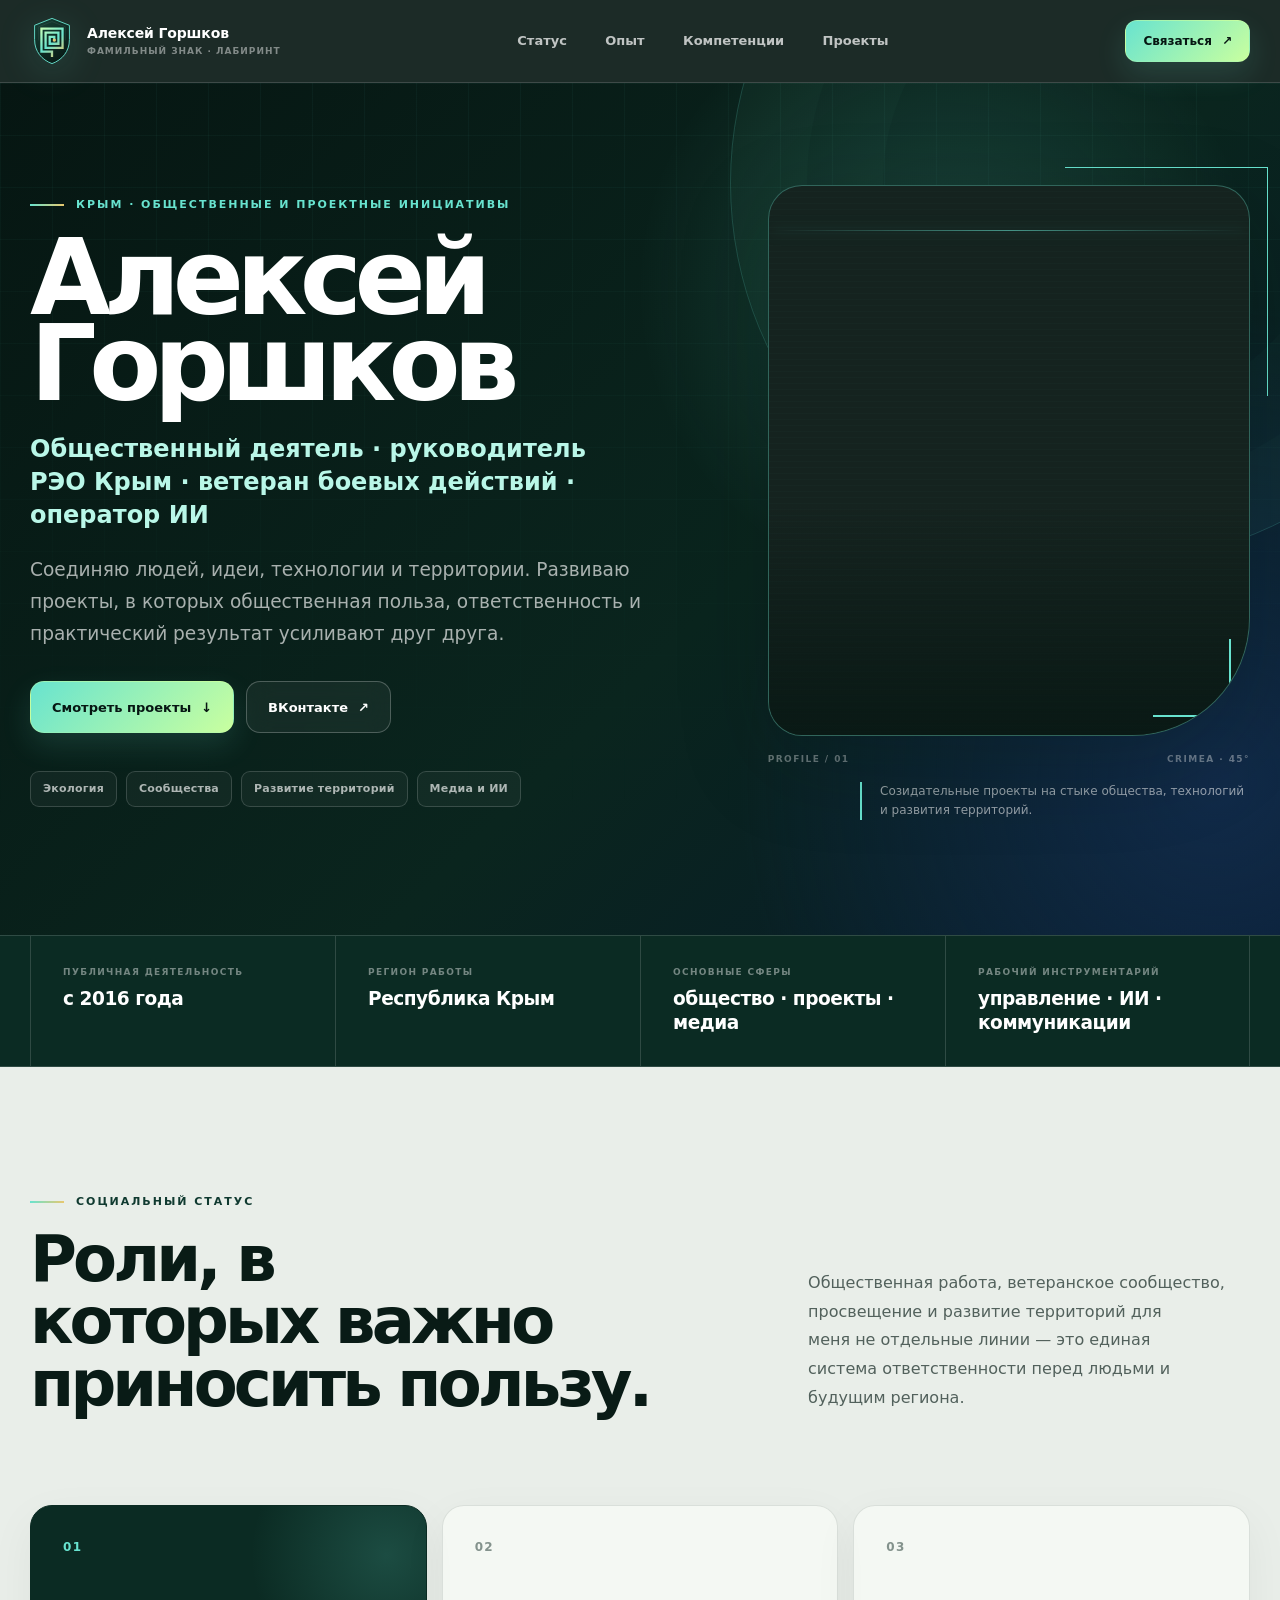
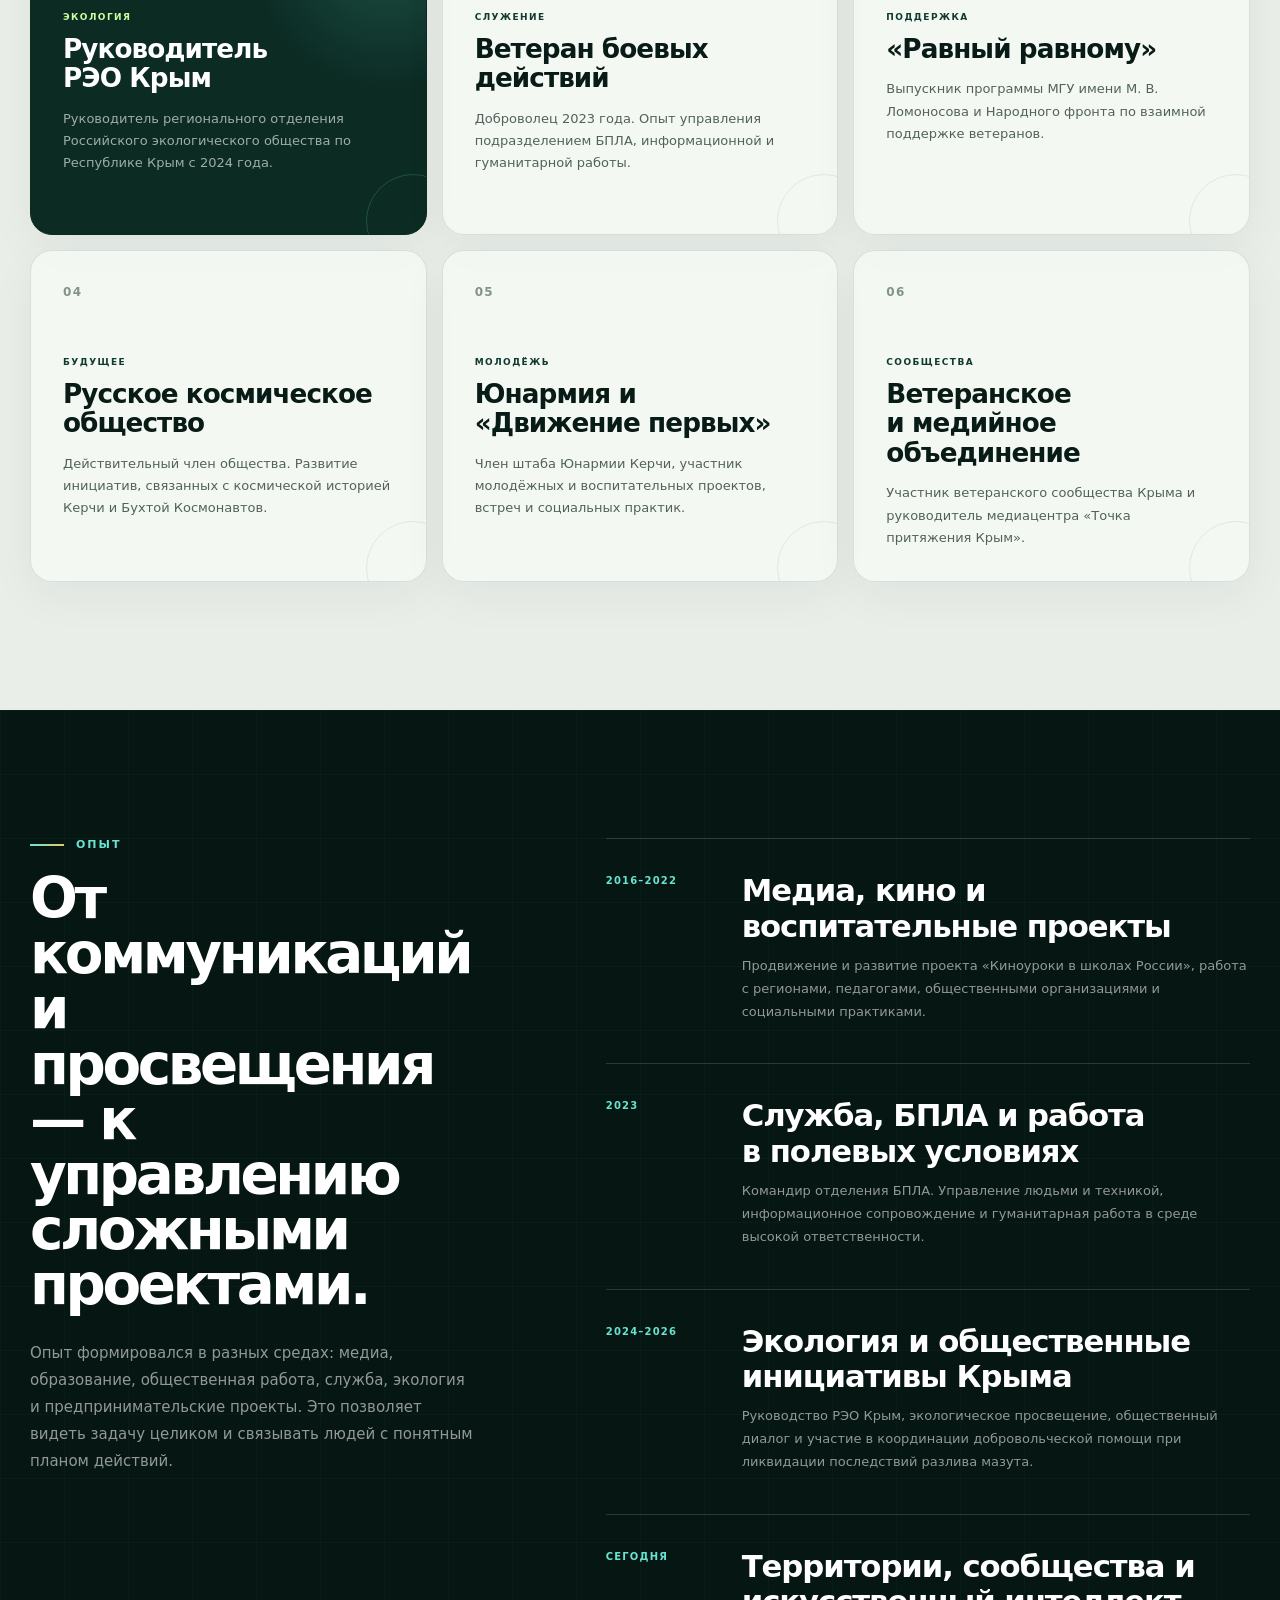
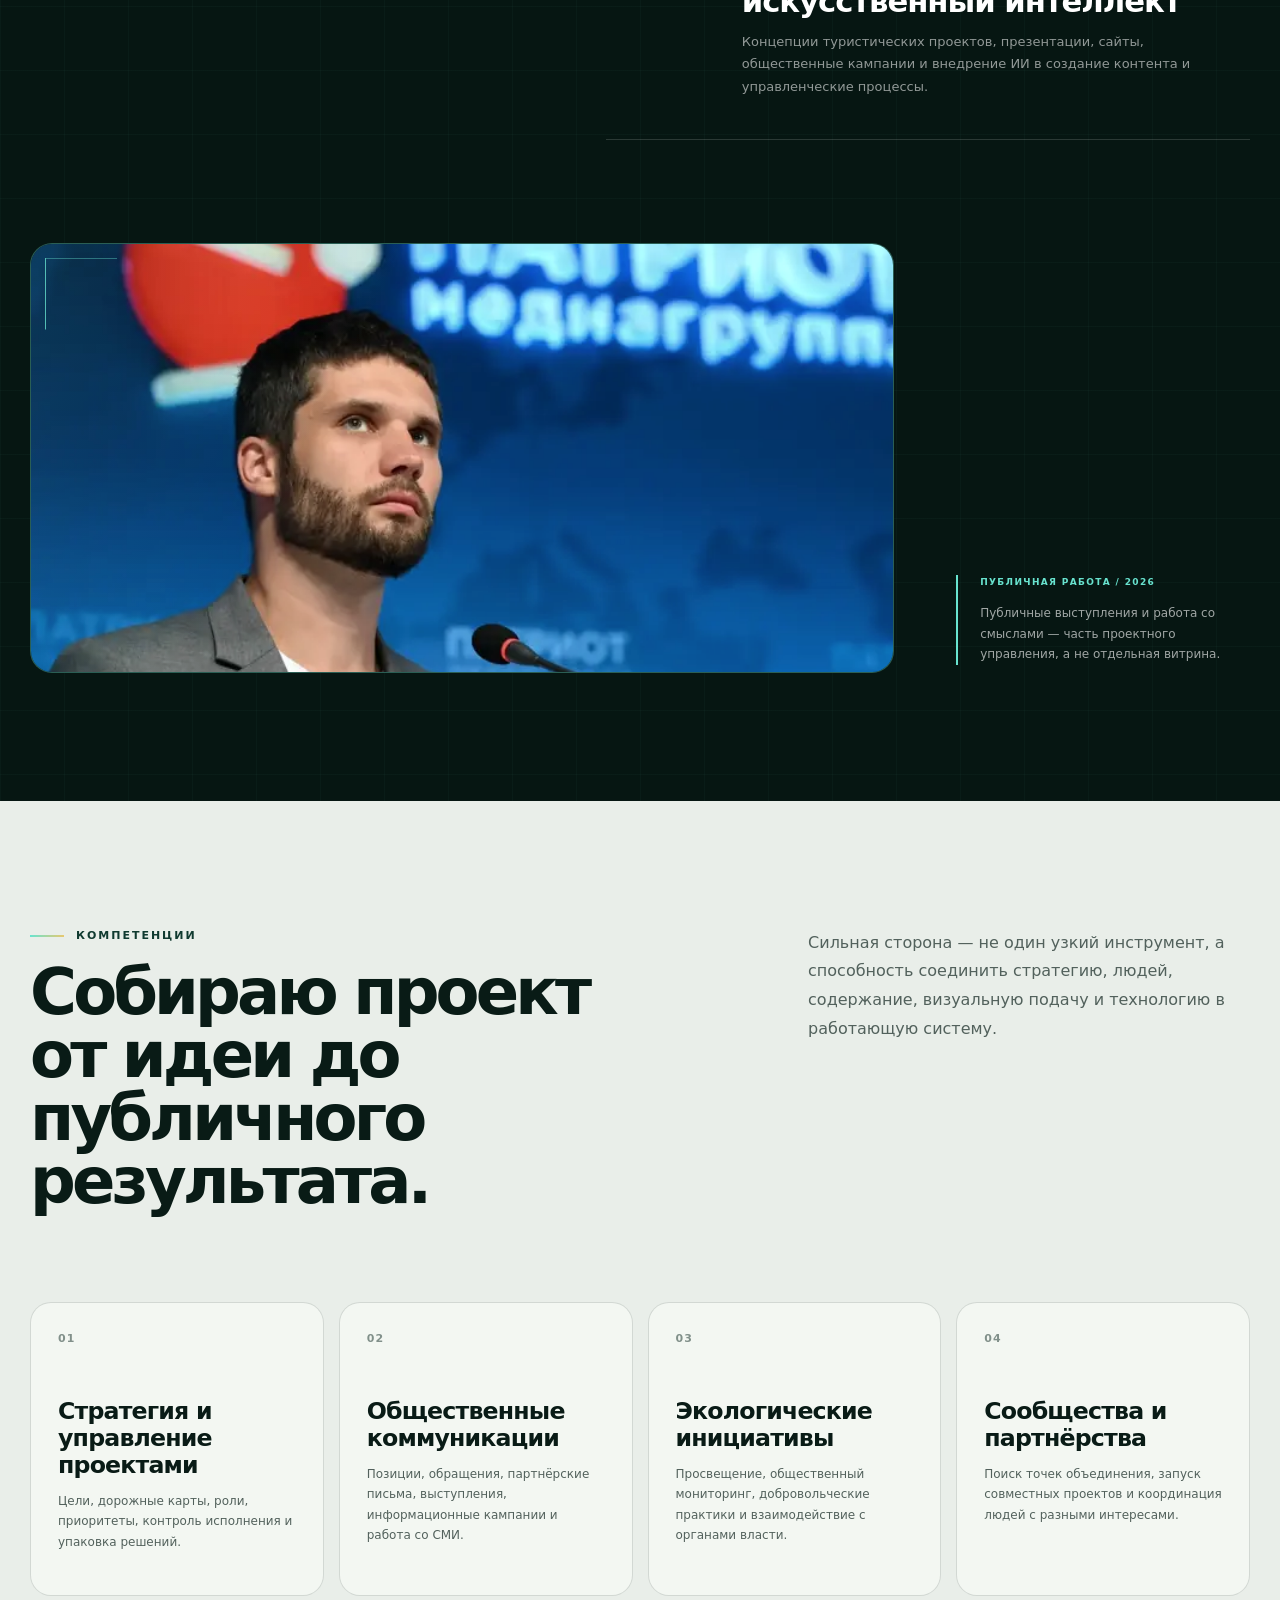
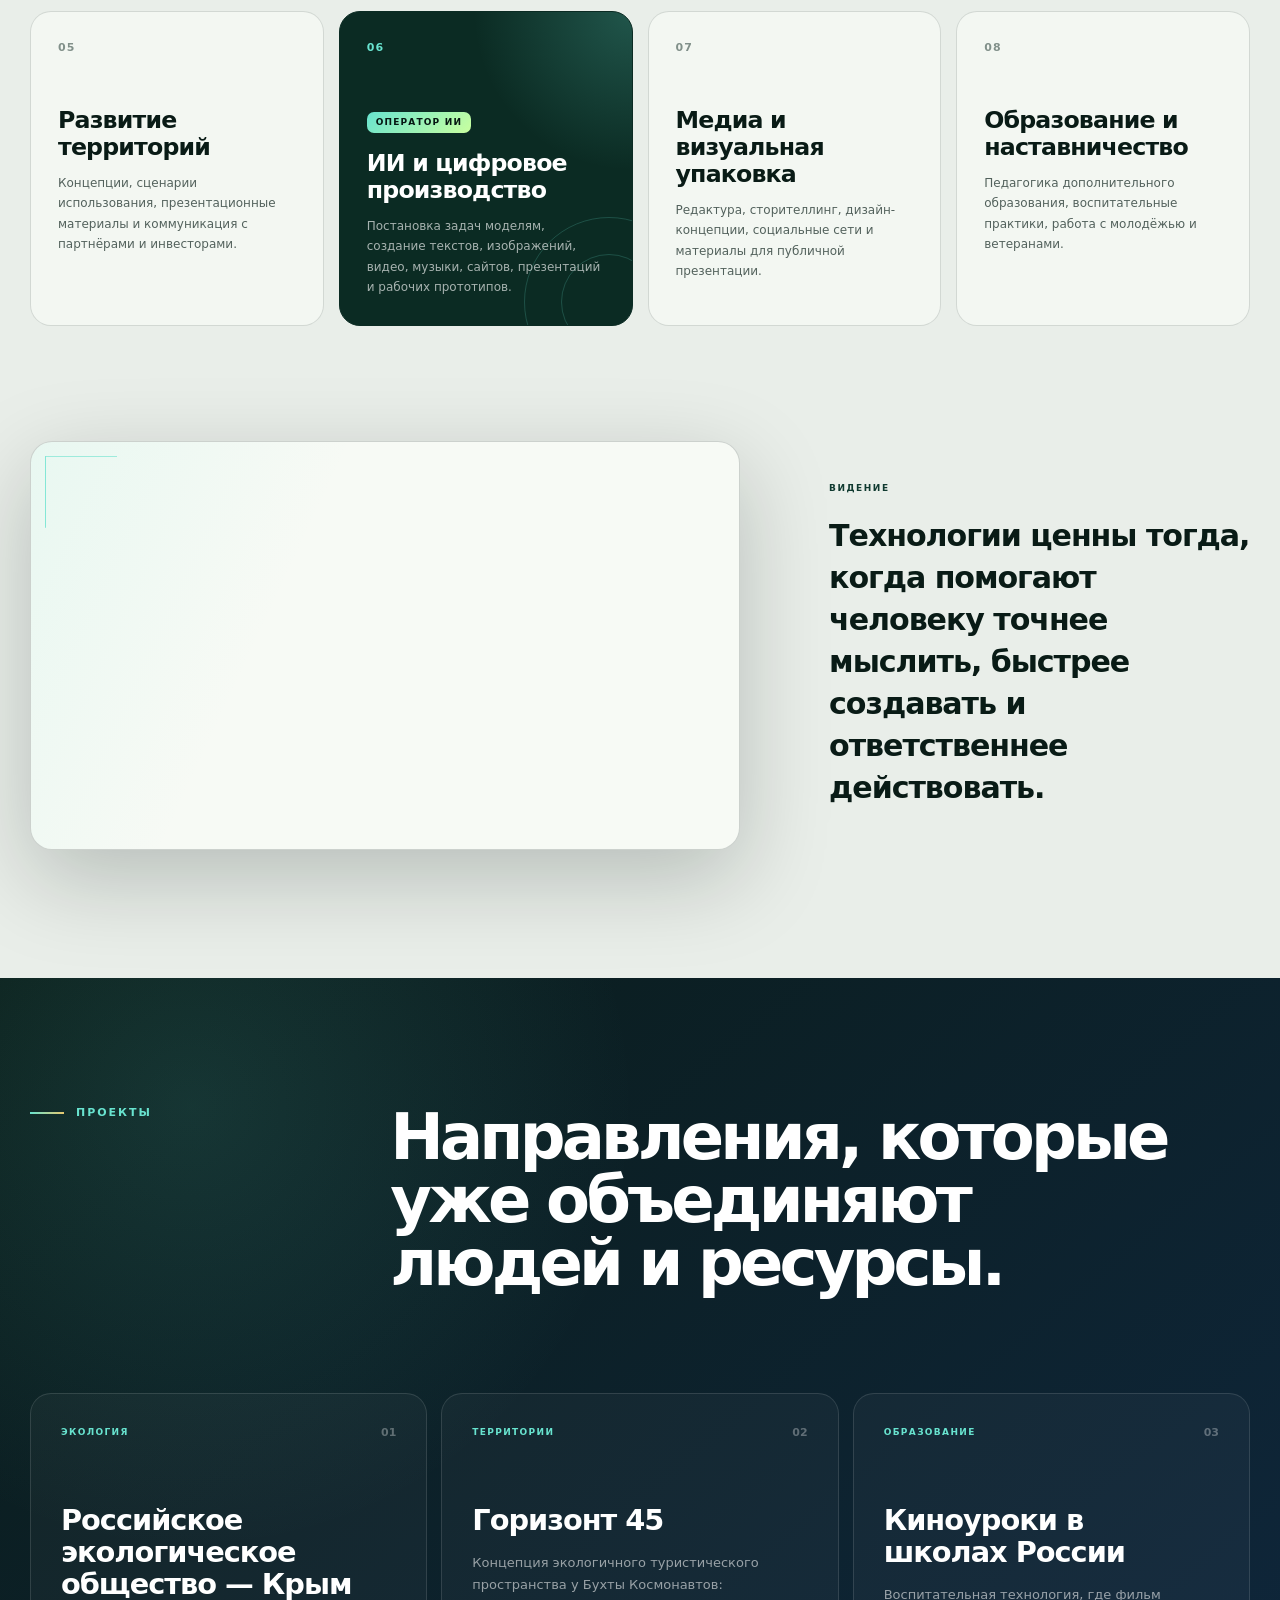
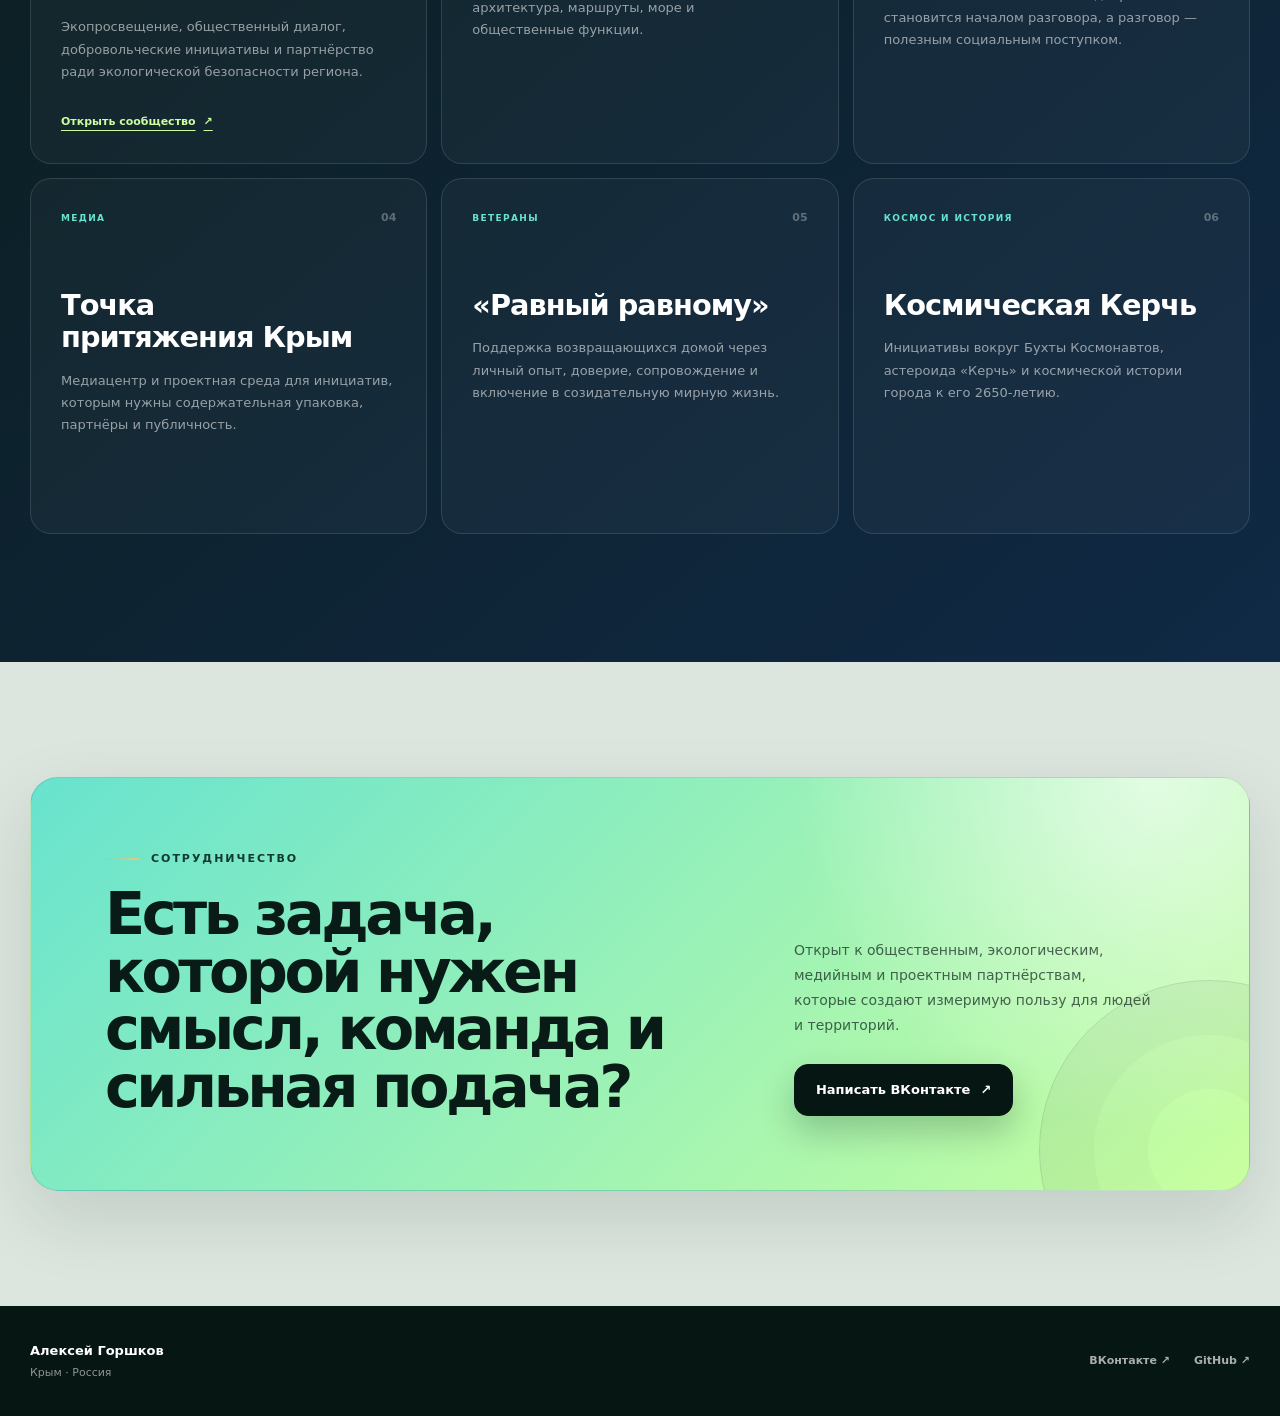
==== commit b80f320b: "Refine mobile images and add labyrinth identity" ====
--- a/index.html
+++ b/index.html
@@ -29,8 +29,8 @@
       content="https://daridarom.github.io/aleksey-gorshkov/assets/og.png"
     />
     <link rel="canonical" href="https://daridarom.github.io/aleksey-gorshkov/" />
-    <link rel="icon" href="assets/favicon.svg" type="image/svg+xml" />
-    <link rel="stylesheet" href="styles.css" />
+    <link rel="icon" href="assets/favicon.svg?v=2" type="image/svg+xml" />
+    <link rel="stylesheet" href="styles.css?v=2" />
     <title>Алексей Горшков — проекты, опыт и компетенции</title>
   </head>
   <body>
@@ -39,8 +39,17 @@
     <header class="site-header">
       <div class="container header-inner">
         <a class="brand" href="#top" aria-label="В начало страницы">
-          <span class="brand-mark">АГ</span>
-          <span class="brand-name">Алексей Горшков</span>
+          <img
+            class="brand-mark"
+            src="assets/favicon.svg?v=2"
+            alt=""
+            width="48"
+            height="52"
+          />
+          <span class="brand-copy">
+            <span class="brand-name">Алексей Горшков</span>
+            <span class="brand-sign">фамильный знак · лабиринт</span>
+          </span>
         </a>
 
         <nav class="main-nav" aria-label="Основная навигация">
@@ -52,7 +61,7 @@
 
         <a
           class="button button-small"
-          href="https://t.me/v_pravde"
+          href="https://vk.com/aleksey_gor"
           target="_blank"
           rel="noreferrer"
         >
@@ -99,15 +108,27 @@
             </ul>
           </div>
 
-          <figure class="hero-portrait">
+          <figure class="hero-portrait" id="portrait">
             <div class="portrait-frame">
-              <img
-                src="assets/portrait.webp"
-                alt="Портрет Алексея Горшкова"
-                width="1200"
-                height="1200"
-                fetchpriority="high"
-              />
+              <picture>
+                <source
+                  media="(max-width: 620px)"
+                  srcset="assets/portrait-mobile.webp"
+                />
+                <img
+                  src="assets/portrait.webp"
+                  alt="Портрет Алексея Горшкова"
+                  width="1200"
+                  height="1200"
+                  fetchpriority="high"
+                  decoding="async"
+                />
+              </picture>
+              <span class="portrait-scan" aria-hidden="true"></span>
+            </div>
+            <div class="portrait-data" aria-hidden="true">
+              <span>PROFILE / 01</span>
+              <span>CRIMEA · 45°</span>
             </div>
             <figcaption>
               Созидательные проекты на стыке общества, технологий и развития
@@ -278,15 +299,25 @@
             </ol>
           </div>
 
-          <figure class="speaker-photo">
-            <img
-              src="assets/speaker.webp"
-              alt="Алексей Горшков выступает на площадке медиагруппы «Патриот»"
-              width="1600"
-              height="898"
-              loading="lazy"
-            />
+          <figure class="speaker-photo" id="public-speaking">
+            <div class="media-window media-window-speaker">
+              <picture>
+                <source
+                  media="(max-width: 620px)"
+                  srcset="assets/speaker-mobile.webp"
+                />
+                <img
+                  src="assets/speaker.webp"
+                  alt="Алексей Горшков выступает на площадке медиагруппы «Патриот»"
+                  width="1600"
+                  height="898"
+                  loading="lazy"
+                  decoding="async"
+                />
+              </picture>
+            </div>
             <figcaption>
+              <span>Публичная работа / 2026</span>
               Публичные выступления и работа со смыслами — часть проектного
               управления, а не отдельная витрина.
             </figcaption>
@@ -352,14 +383,23 @@
             </article>
           </div>
 
-          <figure class="vision-photo">
-            <img
-              src="assets/vision.webp"
-              alt="Стилизованный портрет Алексея Горшкова и крымский пейзаж"
-              width="1599"
-              height="900"
-              loading="lazy"
-            />
+          <figure class="vision-photo" id="vision">
+            <div class="media-window media-window-vision">
+              <picture>
+                <source
+                  media="(max-width: 620px)"
+                  srcset="assets/vision-mobile.webp"
+                />
+                <img
+                  src="assets/vision.webp"
+                  alt="Стилизованный портрет Алексея Горшкова и крымский пейзаж"
+                  width="1599"
+                  height="900"
+                  loading="lazy"
+                  decoding="async"
+                />
+              </picture>
+            </div>
             <figcaption>
               <span>Видение</span>
               Технологии ценны тогда, когда помогают человеку точнее мыслить,
@@ -431,11 +471,11 @@
             </p>
             <a
               class="button button-dark"
-              href="https://t.me/v_pravde"
+              href="https://vk.com/aleksey_gor"
               target="_blank"
               rel="noreferrer"
             >
-              Обсудить проект <span aria-hidden="true">↗</span>
+              Написать ВКонтакте <span aria-hidden="true">↗</span>
             </a>
           </div>
         </div>
@@ -450,7 +490,6 @@
         </div>
         <div class="footer-links">
           <a href="https://vk.com/aleksey_gor" target="_blank" rel="noreferrer">ВКонтакте ↗</a>
-          <a href="https://t.me/v_pravde" target="_blank" rel="noreferrer">Telegram ↗</a>
           <a href="https://github.com/Daridarom" target="_blank" rel="noreferrer">GitHub ↗</a>
         </div>
       </div>
--- a/styles.css
+++ b/styles.css
@@ -1,20 +1,26 @@
 :root {
-  --paper: #f2efe7;
-  --paper-deep: #e5dfd2;
-  --surface: #fbf9f3;
-  --ink: #17241f;
-  --ink-soft: #52605a;
-  --green: #173d33;
-  --green-deep: #0f2c25;
-  --green-light: #dce8df;
-  --gold: #d9b761;
-  --gold-soft: #f1dfaa;
-  --blue: #17365c;
-  --line: rgba(23, 36, 31, 0.16);
-  --line-light: rgba(255, 255, 255, 0.16);
-  --shadow: 0 24px 70px rgba(20, 38, 31, 0.13);
-  --radius: 24px;
+  --page: #e9eee9;
+  --page-2: #dce5de;
+  --surface: #f7faf5;
+  --surface-strong: #ffffff;
+  --ink: #091b16;
+  --ink-soft: #52615c;
+  --deep: #061612;
+  --deep-2: #0b2b23;
+  --deep-3: #103a30;
+  --mint: #68e3cf;
+  --mint-soft: #b9f7e8;
+  --lime: #c9ff9f;
+  --gold: #e8c86f;
+  --blue: #132e51;
+  --line: rgba(9, 27, 22, 0.14);
+  --line-light: rgba(255, 255, 255, 0.15);
+  --glass: rgba(255, 255, 255, 0.08);
+  --shadow: 0 28px 90px rgba(2, 19, 14, 0.22);
+  --radius: 26px;
   --container: 1220px;
+  --font: Inter, ui-sans-serif, system-ui, -apple-system, BlinkMacSystemFont,
+    "Segoe UI", sans-serif;
 }
 
 *,
@@ -32,16 +38,25 @@
   min-width: 320px;
   overflow-x: hidden;
   color: var(--ink);
-  background: var(--paper);
-  font-family: Inter, ui-sans-serif, system-ui, -apple-system, BlinkMacSystemFont,
-    "Segoe UI", sans-serif;
+  background: var(--page);
+  font-family: var(--font);
   font-size: 16px;
   line-height: 1.65;
   text-rendering: optimizeLegibility;
   -webkit-font-smoothing: antialiased;
 }
 
-img {
+body::selection {
+  color: var(--deep);
+  background: var(--mint);
+}
+
+main {
+  overflow: clip;
+}
+
+img,
+picture {
   display: block;
   max-width: 100%;
 }
@@ -76,7 +91,7 @@
 }
 
 [id] {
-  scroll-margin-top: 96px;
+  scroll-margin-top: 90px;
 }
 
 .container {
@@ -90,10 +105,11 @@
   left: 12px;
   z-index: 1000;
   padding: 10px 14px;
-  border-radius: 8px;
-  color: #fff;
-  background: var(--green-deep);
-  transform: translateY(-160%);
+  border-radius: 10px;
+  color: var(--deep);
+  background: var(--lime);
+  font-weight: 800;
+  transform: translateY(-170%);
   transition: transform 180ms ease;
 }
 
@@ -105,45 +121,59 @@
   position: sticky;
   top: 0;
   z-index: 100;
-  border-bottom: 1px solid rgba(23, 36, 31, 0.11);
-  background: rgba(242, 239, 231, 0.91);
-  -webkit-backdrop-filter: blur(16px);
-  backdrop-filter: blur(16px);
+  color: #fff;
+  border-bottom: 1px solid var(--line-light);
+  background: rgba(6, 22, 18, 0.9);
+  -webkit-backdrop-filter: blur(20px) saturate(1.2);
+  backdrop-filter: blur(20px) saturate(1.2);
 }
 
 .header-inner {
   display: flex;
-  min-height: 78px;
+  min-height: 82px;
   align-items: center;
   justify-content: space-between;
-  gap: 32px;
+  gap: 30px;
 }
 
 .brand {
   display: inline-flex;
+  min-width: 0;
   align-items: center;
-  gap: 12px;
-  color: var(--ink);
+  gap: 13px;
   text-decoration: none;
 }
 
 .brand-mark {
-  display: grid;
-  width: 42px;
-  height: 42px;
-  place-items: center;
-  border-radius: 50%;
+  width: 44px;
+  height: 48px;
+  flex: 0 0 auto;
+  object-fit: contain;
+  filter: drop-shadow(0 8px 18px rgba(104, 227, 207, 0.14));
+}
+
+.brand-copy,
+.brand-name,
+.brand-sign {
+  display: block;
+}
+
+.brand-name {
   color: #fff;
-  background: var(--green);
-  font-size: 12px;
-  font-weight: 800;
-  letter-spacing: 0.08em;
-}
-
-.brand-name {
-  font-size: 15px;
+  font-size: 14px;
+  font-weight: 820;
+  letter-spacing: -0.01em;
+  line-height: 1.25;
+}
+
+.brand-sign {
+  margin-top: 3px;
+  color: rgba(255, 255, 255, 0.45);
+  font-size: 9px;
   font-weight: 750;
-  letter-spacing: -0.01em;
+  letter-spacing: 0.11em;
+  line-height: 1.2;
+  text-transform: uppercase;
 }
 
 .main-nav {
@@ -154,23 +184,28 @@
 
 .main-nav a {
   position: relative;
-  color: #34413c;
-  font-size: 14px;
-  font-weight: 650;
+  color: rgba(255, 255, 255, 0.72);
+  font-size: 13px;
+  font-weight: 720;
   text-decoration: none;
 }
 
 .main-nav a::after {
   position: absolute;
   right: 0;
-  bottom: -7px;
+  bottom: -8px;
   left: 0;
   height: 2px;
-  background: var(--green);
+  background: linear-gradient(90deg, var(--mint), var(--lime));
   content: "";
   transform: scaleX(0);
   transform-origin: right;
   transition: transform 180ms ease;
+}
+
+.main-nav a:hover,
+.main-nav a:focus-visible {
+  color: #fff;
 }
 
 .main-nav a:hover::after,
@@ -185,103 +220,119 @@
   align-items: center;
   justify-content: center;
   gap: 10px;
-  padding: 13px 20px;
-  border: 1px solid var(--green);
-  border-radius: 999px;
-  color: #fff;
-  background: var(--green);
-  font-size: 14px;
-  font-weight: 760;
+  padding: 14px 21px;
+  border: 1px solid rgba(201, 255, 159, 0.36);
+  border-radius: 14px;
+  color: var(--deep);
+  background: linear-gradient(135deg, var(--mint), var(--lime));
+  box-shadow: 0 12px 30px rgba(104, 227, 207, 0.14);
+  font-size: 13px;
+  font-weight: 850;
   line-height: 1;
   text-decoration: none;
-  transition: transform 180ms ease, background-color 180ms ease,
-    border-color 180ms ease, color 180ms ease;
+  transition: transform 180ms ease, box-shadow 180ms ease,
+    border-color 180ms ease, background-color 180ms ease;
 }
 
 .button:hover {
+  border-color: var(--lime);
+  box-shadow: 0 16px 38px rgba(104, 227, 207, 0.24);
   transform: translateY(-2px);
-  background: var(--green-deep);
-  border-color: var(--green-deep);
 }
 
 .button:focus-visible,
 a:focus-visible {
-  outline: 3px solid rgba(217, 183, 97, 0.8);
+  outline: 3px solid rgba(104, 227, 207, 0.78);
   outline-offset: 4px;
 }
 
 .button-small {
   min-height: 42px;
-  padding: 10px 17px;
-  font-size: 13px;
+  padding: 11px 17px;
+  border-radius: 12px;
+  font-size: 12px;
 }
 
 .button-outline {
-  color: var(--green);
-  background: transparent;
+  color: #fff;
+  border-color: rgba(255, 255, 255, 0.24);
+  background: rgba(255, 255, 255, 0.05);
+  box-shadow: none;
+  -webkit-backdrop-filter: blur(12px);
+  backdrop-filter: blur(12px);
 }
 
 .button-outline:hover {
+  border-color: var(--mint);
+  background: rgba(104, 227, 207, 0.1);
+  box-shadow: none;
+}
+
+.button-dark {
   color: #fff;
-}
-
-.button-dark {
-  flex: 0 0 auto;
-  color: #fff;
-  background: var(--ink);
-  border-color: var(--ink);
+  border-color: var(--deep);
+  background: var(--deep);
+  box-shadow: 0 16px 34px rgba(6, 22, 18, 0.22);
 }
 
 .button-dark:hover {
+  border-color: var(--blue);
   background: var(--blue);
-  border-color: var(--blue);
 }
 
 .hero {
   position: relative;
   isolation: isolate;
+  min-height: calc(100svh - 82px);
   overflow: hidden;
-  padding: clamp(70px, 8vw, 126px) 0 clamp(72px, 9vw, 130px);
+  padding: clamp(72px, 8vw, 126px) 0 clamp(80px, 9vw, 136px);
+  color: #fff;
+  background:
+    radial-gradient(circle at 74% 24%, rgba(104, 227, 207, 0.18), transparent 27%),
+    radial-gradient(circle at 95% 82%, rgba(19, 46, 81, 0.8), transparent 34%),
+    linear-gradient(135deg, #061612 0%, #0a251e 58%, #071a2b 100%);
 }
 
 .hero::before {
   position: absolute;
-  top: -280px;
-  right: -180px;
+  inset: 0;
   z-index: -2;
-  width: 680px;
-  height: 680px;
-  border: 1px solid rgba(23, 61, 51, 0.18);
-  border-radius: 50%;
+  background-image:
+    linear-gradient(rgba(104, 227, 207, 0.045) 1px, transparent 1px),
+    linear-gradient(90deg, rgba(104, 227, 207, 0.045) 1px, transparent 1px);
+  background-size: 52px 52px;
   content: "";
+  mask-image: linear-gradient(to bottom, #000, transparent 88%);
 }
 
 .hero::after {
   position: absolute;
-  right: 4vw;
-  bottom: 35px;
+  top: -280px;
+  right: -210px;
   z-index: -1;
-  width: 26vw;
-  max-width: 380px;
-  height: 11px;
-  background: var(--gold);
+  width: 760px;
+  height: 760px;
+  border: 1px solid rgba(104, 227, 207, 0.2);
+  border-radius: 50%;
+  box-shadow: inset 0 0 0 76px rgba(104, 227, 207, 0.018),
+    inset 0 0 0 152px rgba(104, 227, 207, 0.018);
   content: "";
 }
 
 .hero-layout {
   display: grid;
-  grid-template-columns: minmax(0, 1.12fr) minmax(360px, 0.88fr);
+  grid-template-columns: minmax(0, 1.08fr) minmax(380px, 0.82fr);
   align-items: center;
-  gap: clamp(54px, 8vw, 118px);
+  gap: clamp(58px, 8vw, 118px);
 }
 
 .eyebrow,
 .section-kicker {
   margin-bottom: 22px;
-  color: var(--green);
-  font-size: 12px;
-  font-weight: 850;
-  letter-spacing: 0.16em;
+  color: var(--mint);
+  font-size: 11px;
+  font-weight: 900;
+  letter-spacing: 0.18em;
   line-height: 1.35;
   text-transform: uppercase;
 }
@@ -289,39 +340,38 @@
 .eyebrow::before,
 .section-kicker::before {
   display: inline-block;
-  width: 32px;
+  width: 34px;
   height: 2px;
   margin-right: 12px;
   vertical-align: middle;
-  background: var(--gold);
+  background: linear-gradient(90deg, var(--mint), var(--gold));
   content: "";
 }
 
 .hero h1 {
-  margin-bottom: 24px;
-  color: var(--ink);
-  font-family: Georgia, "Times New Roman", serif;
-  font-size: clamp(64px, 8.3vw, 124px);
-  font-weight: 400;
-  letter-spacing: -0.065em;
+  margin-bottom: 26px;
+  color: #fff;
+  font-size: clamp(66px, 8.2vw, 122px);
+  font-weight: 790;
+  letter-spacing: -0.073em;
   line-height: 0.82;
 }
 
 .hero-role {
-  max-width: 720px;
+  max-width: 710px;
   margin-bottom: 22px;
-  color: var(--green);
-  font-size: clamp(18px, 2vw, 25px);
-  font-weight: 780;
-  line-height: 1.35;
+  color: var(--mint-soft);
+  font-size: clamp(18px, 1.9vw, 24px);
+  font-weight: 760;
+  line-height: 1.38;
 }
 
 .hero-lead {
-  max-width: 660px;
+  max-width: 655px;
   margin-bottom: 32px;
-  color: var(--ink-soft);
-  font-size: clamp(17px, 1.5vw, 20px);
-  line-height: 1.65;
+  color: rgba(255, 255, 255, 0.65);
+  font-size: clamp(16px, 1.45vw, 19px);
+  line-height: 1.7;
 }
 
 .hero-actions {
@@ -341,66 +391,135 @@
 }
 
 .hero-tags li {
-  padding: 8px 13px;
-  border: 1px solid var(--line);
-  border-radius: 999px;
-  color: #44514c;
-  background: rgba(255, 255, 255, 0.34);
-  font-size: 12px;
-  font-weight: 700;
+  padding: 8px 12px;
+  border: 1px solid rgba(255, 255, 255, 0.16);
+  border-radius: 9px;
+  color: rgba(255, 255, 255, 0.66);
+  background: rgba(255, 255, 255, 0.04);
+  font-size: 11px;
+  font-weight: 760;
+  letter-spacing: 0.02em;
 }
 
 .hero-portrait {
   position: relative;
+  min-width: 0;
   margin: 0;
 }
 
 .hero-portrait::before {
   position: absolute;
-  top: -20px;
-  right: -20px;
+  top: -18px;
+  right: -18px;
   z-index: -1;
-  width: 56%;
-  height: 44%;
-  border-radius: 0 42px 0 0;
-  background: var(--gold-soft);
+  width: 42%;
+  height: 36%;
+  border-top: 1px solid var(--mint);
+  border-right: 1px solid var(--mint);
   content: "";
 }
 
 .portrait-frame {
+  position: relative;
+  width: 100%;
+  height: clamp(440px, 43vw, 590px);
+  max-height: 590px;
   overflow: hidden;
-  border-radius: 48% 48% 24px 24px;
-  background: #d9d5cc;
+  border: 1px solid rgba(104, 227, 207, 0.34);
+  border-radius: 34px 34px 118px 34px;
+  background: #15231f;
   box-shadow: var(--shadow);
 }
 
-.hero-portrait img {
+.portrait-frame picture,
+.media-window picture {
   width: 100%;
-  aspect-ratio: 1 / 1;
+  height: 100%;
+}
+
+.portrait-frame img {
+  width: 100%;
+  height: 100%;
+  max-height: 100%;
   object-fit: cover;
-  object-position: center 28%;
-  filter: grayscale(100%) contrast(1.04);
-  transition: filter 400ms ease, transform 700ms ease;
-}
-
-.hero-portrait:hover img {
-  filter: grayscale(25%) contrast(1.02);
+  object-position: center 42%;
+  filter: grayscale(100%) contrast(1.07) brightness(0.9);
+  transition: filter 450ms ease, transform 700ms ease;
+}
+
+.portrait-frame::before {
+  position: absolute;
+  inset: 0;
+  z-index: 1;
+  pointer-events: none;
+  background:
+    linear-gradient(180deg, transparent 58%, rgba(6, 22, 18, 0.78) 100%),
+    repeating-linear-gradient(180deg, transparent 0 5px, rgba(104, 227, 207, 0.035) 6px);
+  content: "";
+}
+
+.portrait-frame::after {
+  position: absolute;
+  right: 18px;
+  bottom: 18px;
+  z-index: 2;
+  width: 78px;
+  height: 78px;
+  border-right: 2px solid var(--mint);
+  border-bottom: 2px solid var(--mint);
+  content: "";
+}
+
+.portrait-frame:hover img {
+  filter: grayscale(45%) contrast(1.04) brightness(0.94);
   transform: scale(1.018);
+}
+
+.portrait-scan {
+  position: absolute;
+  top: 8%;
+  right: 0;
+  left: 0;
+  z-index: 3;
+  height: 1px;
+  opacity: 0.58;
+  background: linear-gradient(90deg, transparent, var(--mint), transparent);
+  box-shadow: 0 0 16px rgba(104, 227, 207, 0.7);
+  animation: scan 7s ease-in-out infinite alternate;
+}
+
+@keyframes scan {
+  from { transform: translateY(0); }
+  to { transform: translateY(440px); }
+}
+
+.portrait-data {
+  display: flex;
+  align-items: center;
+  justify-content: space-between;
+  gap: 18px;
+  margin-top: 16px;
+  color: rgba(255, 255, 255, 0.38);
+  font-size: 9px;
+  font-weight: 850;
+  letter-spacing: 0.16em;
 }
 
 .hero-portrait figcaption {
   max-width: 390px;
-  margin: 20px 0 0 auto;
-  padding-left: 20px;
-  border-left: 2px solid var(--gold);
-  color: var(--ink-soft);
-  font-size: 13px;
-  line-height: 1.55;
+  margin: 15px 0 0 auto;
+  padding-left: 18px;
+  border-left: 2px solid var(--mint);
+  color: rgba(255, 255, 255, 0.56);
+  font-size: 12px;
+  line-height: 1.6;
 }
 
 .summary {
   color: #fff;
-  background: var(--green);
+  border-top: 1px solid var(--line-light);
+  border-bottom: 1px solid var(--line-light);
+  background: var(--deep-2);
 }
 
 .summary-grid {
@@ -410,7 +529,7 @@
 
 .summary article {
   min-width: 0;
-  padding: 32px clamp(18px, 2.5vw, 34px);
+  padding: 30px clamp(18px, 2.5vw, 34px);
   border-left: 1px solid var(--line-light);
 }
 
@@ -424,160 +543,196 @@
 }
 
 .summary span {
-  margin-bottom: 7px;
-  color: rgba(255, 255, 255, 0.58);
-  font-size: 11px;
-  font-weight: 800;
-  letter-spacing: 0.12em;
+  margin-bottom: 8px;
+  color: rgba(255, 255, 255, 0.43);
+  font-size: 9px;
+  font-weight: 900;
+  letter-spacing: 0.15em;
   line-height: 1.4;
   text-transform: uppercase;
 }
 
 .summary strong {
   overflow-wrap: anywhere;
-  font-family: Georgia, "Times New Roman", serif;
-  font-size: clamp(18px, 1.5vw, 23px);
-  font-weight: 400;
-  line-height: 1.3;
+  color: #fff;
+  font-size: clamp(17px, 1.45vw, 21px);
+  font-weight: 720;
+  letter-spacing: -0.025em;
+  line-height: 1.32;
 }
 
 .section {
-  padding: clamp(90px, 10vw, 154px) 0;
+  position: relative;
+  padding: clamp(90px, 10vw, 150px) 0;
 }
 
 .section-intro {
   display: grid;
-  grid-template-columns: minmax(0, 1.05fr) minmax(320px, 0.75fr);
+  grid-template-columns: minmax(0, 1.08fr) minmax(320px, 0.72fr);
   align-items: end;
   gap: clamp(50px, 9vw, 136px);
-  margin-bottom: clamp(54px, 7vw, 92px);
+  margin-bottom: clamp(54px, 7vw, 90px);
 }
 
 .section-kicker {
   margin-bottom: 18px;
+  color: var(--deep-3);
 }
 
 .section h2,
 .contact-card h2 {
   margin-bottom: 0;
-  font-family: Georgia, "Times New Roman", serif;
-  font-size: clamp(42px, 5.2vw, 72px);
-  font-weight: 400;
-  letter-spacing: -0.045em;
-  line-height: 1.02;
+  font-size: clamp(42px, 5vw, 70px);
+  font-weight: 780;
+  letter-spacing: -0.06em;
+  line-height: 0.98;
 }
 
 .section-lead {
-  margin-bottom: 4px;
+  margin-bottom: 3px;
   color: var(--ink-soft);
-  font-size: 17px;
-  line-height: 1.75;
+  font-size: 16px;
+  line-height: 1.8;
 }
 
 .role-grid {
   display: grid;
   grid-template-columns: repeat(3, minmax(0, 1fr));
-  border-top: 1px solid var(--line);
-  border-left: 1px solid var(--line);
+  gap: 15px;
 }
 
 .role-card {
   position: relative;
   min-height: 330px;
-  padding: 34px;
-  border-right: 1px solid var(--line);
-  border-bottom: 1px solid var(--line);
-  background: rgba(255, 255, 255, 0.14);
+  overflow: hidden;
+  padding: 32px;
+  border: 1px solid rgba(9, 27, 22, 0.11);
+  border-radius: 22px;
+  background: rgba(247, 250, 245, 0.8);
+  box-shadow: 0 14px 46px rgba(15, 44, 35, 0.05);
+  transition: transform 220ms ease, border-color 220ms ease,
+    box-shadow 220ms ease;
+}
+
+.role-card::after {
+  position: absolute;
+  right: -34px;
+  bottom: -34px;
+  width: 94px;
+  height: 94px;
+  border: 1px solid rgba(9, 27, 22, 0.08);
+  border-radius: 50%;
+  content: "";
+}
+
+.role-card:hover {
+  border-color: rgba(104, 227, 207, 0.62);
+  box-shadow: 0 20px 58px rgba(15, 44, 35, 0.1);
+  transform: translateY(-4px);
 }
 
 .role-card-accent {
   color: #fff;
-  background: var(--blue);
+  border-color: var(--deep-2);
+  background:
+    radial-gradient(circle at 90% 15%, rgba(104, 227, 207, 0.18), transparent 30%),
+    var(--deep-2);
+}
+
+.role-card-accent::after {
+  border-color: rgba(104, 227, 207, 0.2);
 }
 
 .card-index {
   display: block;
-  margin-bottom: 54px;
-  color: #7f8b86;
-  font-family: Georgia, "Times New Roman", serif;
-  font-size: 17px;
+  margin-bottom: 52px;
+  color: #83928c;
+  font-size: 12px;
+  font-weight: 800;
+  letter-spacing: 0.11em;
 }
 
 .role-card-accent .card-index {
-  color: var(--gold-soft);
+  color: var(--mint);
 }
 
 .card-label {
   margin-bottom: 10px;
-  color: var(--green);
-  font-size: 11px;
-  font-weight: 850;
-  letter-spacing: 0.14em;
+  color: var(--deep-3);
+  font-size: 9px;
+  font-weight: 900;
+  letter-spacing: 0.16em;
   text-transform: uppercase;
 }
 
 .role-card-accent .card-label {
-  color: var(--gold-soft);
+  color: var(--lime);
 }
 
 .role-card h3,
 .skill-card h3,
 .project-card h3,
 .timeline h3 {
-  font-family: Georgia, "Times New Roman", serif;
-  font-weight: 400;
+  font-weight: 760;
+  letter-spacing: -0.035em;
 }
 
 .role-card h3 {
   margin-bottom: 14px;
-  font-size: clamp(23px, 2.2vw, 31px);
+  font-size: clamp(22px, 2.05vw, 29px);
   line-height: 1.12;
 }
 
 .role-card p:last-child {
+  position: relative;
+  z-index: 1;
   margin-bottom: 0;
   color: var(--ink-soft);
-  font-size: 14px;
-  line-height: 1.7;
+  font-size: 13px;
+  line-height: 1.72;
 }
 
 .role-card-accent p:last-child {
-  color: rgba(255, 255, 255, 0.72);
+  color: rgba(255, 255, 255, 0.61);
 }
 
 .experience-section {
   color: #fff;
-  background: var(--green-deep);
+  background:
+    linear-gradient(rgba(104, 227, 207, 0.03) 1px, transparent 1px),
+    linear-gradient(90deg, rgba(104, 227, 207, 0.03) 1px, transparent 1px),
+    var(--deep);
+  background-size: 64px 64px;
 }
 
 .section-kicker-light {
-  color: var(--gold-soft);
+  color: var(--mint);
 }
 
 .experience-layout {
   display: grid;
   grid-template-columns: minmax(0, 0.82fr) minmax(460px, 1.18fr);
-  gap: clamp(70px, 10vw, 150px);
-  margin-bottom: clamp(66px, 8vw, 110px);
+  gap: clamp(68px, 10vw, 146px);
+  margin-bottom: clamp(66px, 8vw, 108px);
 }
 
 .experience-heading {
   position: sticky;
-  top: 126px;
+  top: 122px;
   align-self: start;
 }
 
 .experience-heading h2 {
   margin-bottom: 28px;
-  font-size: clamp(40px, 4.5vw, 64px);
+  font-size: clamp(40px, 4.4vw, 62px);
 }
 
 .experience-heading > p:last-child {
   max-width: 520px;
   margin-bottom: 0;
-  color: rgba(255, 255, 255, 0.62);
-  font-size: 16px;
-  line-height: 1.78;
+  color: rgba(255, 255, 255, 0.56);
+  font-size: 15px;
+  line-height: 1.8;
 }
 
 .timeline {
@@ -599,50 +754,114 @@
 }
 
 .timeline-year {
-  color: var(--gold);
-  font-size: 12px;
-  font-weight: 850;
-  letter-spacing: 0.08em;
+  color: var(--mint);
+  font-size: 10px;
+  font-weight: 900;
+  letter-spacing: 0.12em;
   text-transform: uppercase;
 }
 
 .timeline h3 {
   margin-bottom: 11px;
-  font-size: clamp(24px, 2.5vw, 35px);
+  color: #fff;
+  font-size: clamp(23px, 2.4vw, 33px);
   line-height: 1.15;
 }
 
 .timeline p {
   margin-bottom: 0;
-  color: rgba(255, 255, 255, 0.62);
-  font-size: 14px;
-  line-height: 1.72;
+  color: rgba(255, 255, 255, 0.56);
+  font-size: 13px;
+  line-height: 1.76;
+}
+
+.speaker-photo,
+.vision-photo {
+  margin: 0;
 }
 
 .speaker-photo {
   display: grid;
-  grid-template-columns: minmax(0, 1fr) minmax(200px, 0.34fr);
+  grid-template-columns: minmax(0, 1fr) minmax(230px, 0.34fr);
   align-items: end;
-  gap: 34px;
-  margin: 0;
-}
-
-.speaker-photo img {
+  gap: clamp(30px, 5vw, 62px);
+}
+
+.media-window {
+  position: relative;
   width: 100%;
-  aspect-ratio: 16 / 8.4;
-  border-radius: 8px;
+  overflow: hidden;
+  border: 1px solid rgba(104, 227, 207, 0.3);
+  border-radius: 22px;
+  background: #10241e;
+}
+
+.media-window::before {
+  position: absolute;
+  inset: 14px;
+  z-index: 2;
+  pointer-events: none;
+  border-top: 1px solid rgba(104, 227, 207, 0.78);
+  border-left: 1px solid rgba(104, 227, 207, 0.78);
+  content: "";
+  clip-path: polygon(0 0, 72px 0, 72px 1px, 1px 1px, 1px 72px, 0 72px);
+}
+
+.media-window::after {
+  position: absolute;
+  inset: 0;
+  z-index: 1;
+  pointer-events: none;
+  background: linear-gradient(115deg, rgba(104, 227, 207, 0.1), transparent 36%);
+  content: "";
+}
+
+.media-window-speaker {
+  height: clamp(310px, 34vw, 430px);
+  max-height: 430px;
+}
+
+.media-window-vision {
+  height: clamp(300px, 32vw, 410px);
+  max-height: 410px;
+  border-color: rgba(9, 27, 22, 0.18);
+  background: var(--surface);
+  box-shadow: var(--shadow);
+}
+
+.media-window img {
+  width: 100%;
+  height: 100%;
+  max-height: 100%;
   object-fit: cover;
-  object-position: center 42%;
-  filter: saturate(0.82) contrast(1.04);
+}
+
+.media-window-speaker img {
+  object-position: center 43%;
+  filter: saturate(0.82) contrast(1.05);
+}
+
+.media-window-vision img {
+  object-position: center;
 }
 
 .speaker-photo figcaption {
-  margin: 0;
-  padding: 0 0 12px 24px;
-  border-left: 2px solid var(--gold);
-  color: rgba(255, 255, 255, 0.66);
-  font-size: 13px;
-  line-height: 1.65;
+  margin: 0 0 8px;
+  padding-left: 22px;
+  border-left: 2px solid var(--mint);
+  color: rgba(255, 255, 255, 0.62);
+  font-size: 12px;
+  line-height: 1.7;
+}
+
+.speaker-photo figcaption span {
+  display: block;
+  margin-bottom: 13px;
+  color: var(--mint);
+  font-size: 9px;
+  font-weight: 900;
+  letter-spacing: 0.15em;
+  text-transform: uppercase;
 }
 
 .skills-intro {
@@ -652,128 +871,143 @@
 .skill-grid {
   display: grid;
   grid-template-columns: repeat(4, minmax(0, 1fr));
-  gap: 16px;
+  gap: 15px;
 }
 
 .skill-card {
   position: relative;
-  min-height: 300px;
+  min-height: 294px;
   overflow: hidden;
-  padding: 28px;
+  padding: 27px;
   border: 1px solid var(--line);
-  border-radius: 18px;
-  background: rgba(251, 249, 243, 0.64);
+  border-radius: 21px;
+  background: rgba(247, 250, 245, 0.78);
+  transition: transform 220ms ease, border-color 220ms ease,
+    box-shadow 220ms ease;
+}
+
+.skill-card:hover {
+  border-color: rgba(104, 227, 207, 0.7);
+  box-shadow: 0 18px 48px rgba(15, 44, 35, 0.09);
+  transform: translateY(-4px);
 }
 
 .skill-card > span {
   display: block;
-  margin-bottom: 52px;
-  color: #87918d;
-  font-family: Georgia, "Times New Roman", serif;
-  font-size: 15px;
+  margin-bottom: 50px;
+  color: #81908a;
+  font-size: 11px;
+  font-weight: 850;
+  letter-spacing: 0.1em;
 }
 
 .skill-card h3 {
   margin-bottom: 12px;
-  font-size: clamp(22px, 2vw, 28px);
+  font-size: clamp(21px, 1.85vw, 27px);
   line-height: 1.14;
 }
 
 .skill-card p:last-child {
   margin-bottom: 0;
   color: var(--ink-soft);
-  font-size: 13px;
-  line-height: 1.65;
+  font-size: 12px;
+  line-height: 1.7;
 }
 
 .skill-card-ai {
   color: #fff;
-  background: var(--blue);
-  border-color: var(--blue);
-}
-
+  border-color: var(--deep-2);
+  background:
+    radial-gradient(circle at 100% 0, rgba(104, 227, 207, 0.23), transparent 37%),
+    var(--deep-2);
+}
+
+.skill-card-ai::before,
 .skill-card-ai::after {
   position: absolute;
-  right: -68px;
-  bottom: -68px;
-  width: 180px;
-  height: 180px;
-  border: 1px solid rgba(255, 255, 255, 0.25);
+  border: 1px solid rgba(104, 227, 207, 0.2);
   border-radius: 50%;
   content: "";
 }
 
+.skill-card-ai::before {
+  right: -62px;
+  bottom: -62px;
+  width: 170px;
+  height: 170px;
+}
+
+.skill-card-ai::after {
+  right: -25px;
+  bottom: -25px;
+  width: 96px;
+  height: 96px;
+}
+
 .skill-card-ai > span {
-  color: var(--gold-soft);
+  color: var(--mint);
 }
 
 .skill-card-ai p:last-child {
   position: relative;
   z-index: 1;
-  color: rgba(255, 255, 255, 0.72);
+  color: rgba(255, 255, 255, 0.64);
 }
 
 .skill-badge {
   display: inline-flex;
-  margin: -35px 0 18px;
-  padding: 6px 10px;
-  border-radius: 999px;
-  color: var(--blue);
-  background: var(--gold-soft);
-  font-size: 10px;
+  margin: -35px 0 17px;
+  padding: 6px 9px;
+  border-radius: 7px;
+  color: var(--deep);
+  background: linear-gradient(135deg, var(--mint), var(--lime));
+  font-size: 9px;
   font-weight: 900;
-  letter-spacing: 0.12em;
+  letter-spacing: 0.13em;
   line-height: 1;
   text-transform: uppercase;
 }
 
 .vision-photo {
   display: grid;
-  grid-template-columns: minmax(0, 1.25fr) minmax(300px, 0.75fr);
+  grid-template-columns: minmax(0, 1.18fr) minmax(300px, 0.7fr);
   align-items: center;
-  gap: clamp(36px, 7vw, 98px);
-  margin: clamp(66px, 9vw, 118px) 0 0;
-}
-
-.vision-photo img {
-  width: 100%;
-  aspect-ratio: 16 / 8.4;
-  border-radius: 8px;
-  object-fit: cover;
-  object-position: center;
-  box-shadow: var(--shadow);
+  gap: clamp(38px, 7vw, 96px);
+  margin-top: clamp(66px, 9vw, 116px);
 }
 
 .vision-photo figcaption {
   margin: 0;
-  color: var(--ink-soft);
-  font-family: Georgia, "Times New Roman", serif;
-  font-size: clamp(22px, 2.5vw, 34px);
-  line-height: 1.35;
+  color: var(--ink);
+  font-size: clamp(22px, 2.35vw, 32px);
+  font-weight: 690;
+  letter-spacing: -0.035em;
+  line-height: 1.4;
 }
 
 .vision-photo figcaption span {
   display: block;
   margin-bottom: 20px;
-  color: var(--green);
-  font-family: Inter, ui-sans-serif, system-ui, sans-serif;
-  font-size: 11px;
+  color: var(--deep-3);
+  font-size: 9px;
   font-weight: 900;
-  letter-spacing: 0.15em;
+  letter-spacing: 0.17em;
   text-transform: uppercase;
 }
 
 .projects-section {
   color: #fff;
-  background: var(--blue);
+  background:
+    radial-gradient(circle at 15% 10%, rgba(104, 227, 207, 0.12), transparent 28%),
+    linear-gradient(140deg, #0a1c19 0%, #102945 100%);
 }
 
 .projects-heading {
   display: grid;
-  grid-template-columns: minmax(160px, 0.32fr) minmax(0, 1fr);
+  grid-template-columns: minmax(160px, 0.3fr) minmax(0, 1fr);
   align-items: start;
-  gap: clamp(42px, 8vw, 120px);
-  margin-bottom: clamp(62px, 8vw, 100px);
+  gap: clamp(42px, 8vw, 118px);
+  margin-bottom: clamp(62px, 8vw, 98px);
 }
 
 .projects-heading h2 {
@@ -783,15 +1017,23 @@
 .project-grid {
   display: grid;
   grid-template-columns: repeat(3, minmax(0, 1fr));
-  border-top: 1px solid var(--line-light);
-  border-left: 1px solid var(--line-light);
+  gap: 14px;
 }
 
 .project-card {
-  min-height: 360px;
-  padding: 32px;
-  border-right: 1px solid var(--line-light);
-  border-bottom: 1px solid var(--line-light);
+  min-height: 356px;
+  padding: 30px;
+  border: 1px solid rgba(255, 255, 255, 0.12);
+  border-radius: 21px;
+  background: rgba(255, 255, 255, 0.035);
+  transition: transform 220ms ease, border-color 220ms ease,
+    background-color 220ms ease;
+}
+
+.project-card:hover {
+  border-color: rgba(104, 227, 207, 0.48);
+  background: rgba(104, 227, 207, 0.055);
+  transform: translateY(-4px);
 }
 
 .project-meta {
@@ -799,78 +1041,103 @@
   align-items: center;
   justify-content: space-between;
   gap: 14px;
-  margin-bottom: 66px;
+  margin-bottom: 62px;
 }
 
 .project-meta span {
-  color: var(--gold-soft);
-  font-size: 10px;
+  color: var(--mint);
+  font-size: 9px;
   font-weight: 900;
-  letter-spacing: 0.14em;
+  letter-spacing: 0.15em;
   text-transform: uppercase;
 }
 
 .project-meta b {
-  color: rgba(255, 255, 255, 0.4);
-  font-family: Georgia, "Times New Roman", serif;
-  font-size: 16px;
-  font-weight: 400;
+  color: rgba(255, 255, 255, 0.32);
+  font-size: 11px;
+  font-weight: 800;
 }
 
 .project-card h3 {
   margin-bottom: 16px;
-  font-size: clamp(25px, 2.4vw, 34px);
+  font-size: clamp(23px, 2.25vw, 32px);
   line-height: 1.12;
 }
 
 .project-card p {
-  margin-bottom: 24px;
-  color: rgba(255, 255, 255, 0.62);
-  font-size: 14px;
-  line-height: 1.7;
+  margin-bottom: 23px;
+  color: rgba(255, 255, 255, 0.56);
+  font-size: 13px;
+  line-height: 1.72;
 }
 
 .project-card a {
   display: inline-flex;
+  align-items: center;
   gap: 8px;
-  align-items: center;
-  color: var(--gold-soft);
-  font-size: 12px;
-  font-weight: 800;
+  color: var(--lime);
+  font-size: 11px;
+  font-weight: 850;
   text-underline-offset: 5px;
 }
 
 .contact-wrap {
-  padding: clamp(72px, 9vw, 128px) 0;
-  background: var(--paper-deep);
+  padding: clamp(72px, 9vw, 126px) 0;
+  background: var(--page-2);
 }
 
 .contact-card {
+  position: relative;
   display: grid;
-  grid-template-columns: minmax(0, 1.08fr) minmax(320px, 0.72fr);
+  grid-template-columns: minmax(0, 1.06fr) minmax(320px, 0.72fr);
   align-items: end;
-  gap: clamp(54px, 10vw, 150px);
-  padding: clamp(38px, 6vw, 76px);
-  border-radius: var(--radius);
-  background: var(--gold);
+  gap: clamp(54px, 10vw, 146px);
+  overflow: hidden;
+  padding: clamp(38px, 6vw, 74px);
+  border: 1px solid rgba(9, 27, 22, 0.12);
+  border-radius: 28px;
+  background:
+    radial-gradient(circle at 92% 0, rgba(255, 255, 255, 0.66), transparent 30%),
+    linear-gradient(135deg, var(--mint) 0%, var(--lime) 100%);
+  box-shadow: 0 26px 70px rgba(15, 44, 35, 0.13);
+}
+
+.contact-card::after {
+  position: absolute;
+  right: -130px;
+  bottom: -130px;
+  width: 340px;
+  height: 340px;
+  border: 1px solid rgba(9, 27, 22, 0.14);
+  border-radius: 50%;
+  box-shadow: inset 0 0 0 54px rgba(9, 27, 22, 0.025),
+    inset 0 0 0 108px rgba(9, 27, 22, 0.025);
+  content: "";
 }
 
 .contact-card h2 {
-  max-width: 740px;
-  font-size: clamp(38px, 4.7vw, 64px);
+  position: relative;
+  z-index: 1;
+  max-width: 760px;
+  font-size: clamp(38px, 4.6vw, 62px);
+}
+
+.contact-copy {
+  position: relative;
+  z-index: 1;
 }
 
 .contact-copy p {
   margin-bottom: 26px;
-  color: rgba(23, 36, 31, 0.74);
-  font-size: 15px;
-  line-height: 1.75;
+  color: rgba(9, 27, 22, 0.68);
+  font-size: 14px;
+  line-height: 1.78;
 }
 
 .footer {
   padding: 34px 0;
-  color: rgba(255, 255, 255, 0.66);
-  background: var(--ink);
+  color: rgba(255, 255, 255, 0.55);
+  background: var(--deep);
 }
 
 .footer-inner {
@@ -887,12 +1154,12 @@
 
 .footer strong {
   color: #fff;
-  font-size: 14px;
+  font-size: 13px;
 }
 
 .footer span {
   margin-top: 3px;
-  font-size: 12px;
+  font-size: 11px;
 }
 
 .footer-links {
@@ -902,14 +1169,14 @@
 }
 
 .footer-links a {
-  color: rgba(255, 255, 255, 0.76);
-  font-size: 12px;
-  font-weight: 700;
+  color: rgba(255, 255, 255, 0.66);
+  font-size: 11px;
+  font-weight: 760;
   text-decoration: none;
 }
 
 .footer-links a:hover {
-  color: var(--gold-soft);
+  color: var(--mint);
 }
 
 @media (max-width: 1100px) {
@@ -918,8 +1185,8 @@
   }
 
   .hero-layout {
-    grid-template-columns: minmax(0, 1.05fr) minmax(320px, 0.72fr);
-    gap: 52px;
+    grid-template-columns: minmax(0, 1.04fr) minmax(330px, 0.72fr);
+    gap: 50px;
   }
 
   .hero h1 {
@@ -943,7 +1210,7 @@
 
   .experience-layout {
     grid-template-columns: minmax(0, 0.8fr) minmax(420px, 1.2fr);
-    gap: 60px;
+    gap: 58px;
   }
 }
 
@@ -953,11 +1220,12 @@
   }
 
   .header-inner {
-    min-height: 70px;
+    min-height: 74px;
   }
 
   .hero {
-    padding-top: 62px;
+    min-height: 0;
+    padding-top: 68px;
   }
 
   .hero-layout,
@@ -969,20 +1237,24 @@
   }
 
   .hero-layout {
-    gap: 62px;
+    gap: 60px;
   }
 
   .hero-copy {
-    max-width: 690px;
+    max-width: 700px;
   }
 
   .hero h1 {
-    font-size: clamp(72px, 16vw, 108px);
+    font-size: clamp(72px, 15vw, 106px);
   }
 
   .hero-portrait {
-    width: min(100%, 580px);
+    width: min(100%, 560px);
     margin-inline: auto;
+  }
+
+  .portrait-frame {
+    height: min(100vw, 540px);
   }
 
   .section-intro,
@@ -1004,16 +1276,13 @@
     grid-template-columns: 1fr;
   }
 
-  .speaker-photo figcaption {
-    max-width: 560px;
+  .speaker-photo figcaption,
+  .vision-photo figcaption {
+    max-width: 640px;
   }
 
   .vision-photo {
-    gap: 34px;
-  }
-
-  .vision-photo figcaption {
-    max-width: 650px;
+    gap: 32px;
   }
 
   .contact-card {
@@ -1021,7 +1290,7 @@
   }
 
   .contact-copy {
-    max-width: 640px;
+    max-width: 650px;
   }
 }
 
@@ -1030,44 +1299,74 @@
     width: min(calc(100% - 28px), var(--container));
   }
 
+  [id] {
+    scroll-margin-top: 78px;
+  }
+
+  .header-inner {
+    min-height: 68px;
+    gap: 12px;
+  }
+
+  .brand {
+    gap: 9px;
+  }
+
+  .brand-mark {
+    width: 35px;
+    height: 39px;
+  }
+
   .brand-name {
+    max-width: 116px;
+    overflow: hidden;
+    font-size: 11px;
+    text-overflow: ellipsis;
+    white-space: nowrap;
+  }
+
+  .brand-sign {
     display: none;
   }
 
+  .button-small {
+    min-height: 40px;
+    padding: 10px 13px;
+    font-size: 11px;
+  }
+
   .hero {
-    padding: 48px 0 70px;
+    padding: 48px 0 72px;
   }
 
   .hero::before {
-    top: -180px;
-    right: -280px;
-    width: 520px;
-    height: 520px;
+    background-size: 34px 34px;
   }
 
   .hero::after {
-    right: 0;
-    bottom: 20px;
-    width: 42vw;
+    top: -150px;
+    right: -310px;
+    width: 540px;
+    height: 540px;
   }
 
   .eyebrow {
-    max-width: 280px;
-    font-size: 10px;
+    max-width: 290px;
+    font-size: 9px;
   }
 
   .hero h1 {
     margin-bottom: 22px;
-    font-size: clamp(56px, 18.5vw, 78px);
-    line-height: 0.88;
+    font-size: clamp(54px, 17.5vw, 74px);
+    line-height: 0.86;
   }
 
   .hero-role {
-    font-size: 18px;
+    font-size: 17px;
   }
 
   .hero-lead {
-    font-size: 16px;
+    font-size: 15px;
   }
 
   .hero-actions {
@@ -1078,12 +1377,54 @@
     flex: 1 1 100%;
   }
 
+  .hero-tags {
+    gap: 7px;
+  }
+
+  .hero-tags li {
+    padding: 7px 10px;
+    font-size: 10px;
+  }
+
+  .hero-layout {
+    gap: 48px;
+  }
+
+  .hero-portrait {
+    width: 100%;
+  }
+
   .portrait-frame {
-    border-radius: 46% 46% 18px 18px;
+    width: 100%;
+    height: min(88vw, 350px);
+    min-height: 280px;
+    max-height: 350px;
+    border-radius: 22px 22px 72px 22px;
+  }
+
+  .portrait-frame picture,
+  .portrait-frame img,
+  .media-window picture,
+  .media-window img {
+    width: 100%;
+    height: 100% !important;
+    min-height: 0 !important;
+    max-height: 100% !important;
+  }
+
+  .portrait-frame img {
+    object-position: center 40%;
+  }
+
+  .portrait-data {
+    margin-top: 13px;
+    font-size: 8px;
   }
 
   .hero-portrait figcaption {
-    margin-left: 0;
+    max-width: none;
+    margin: 12px 0 0;
+    font-size: 11px;
   }
 
   .summary-grid,
@@ -1094,7 +1435,7 @@
   }
 
   .summary article {
-    padding: 24px 20px;
+    padding: 22px 19px;
     border-top: 1px solid var(--line-light);
     border-right: 1px solid var(--line-light);
   }
@@ -1104,53 +1445,79 @@
   }
 
   .section {
-    padding: 82px 0;
+    padding: 76px 0;
   }
 
   .section h2,
   .contact-card h2 {
-    font-size: clamp(38px, 12vw, 50px);
+    font-size: clamp(36px, 11.5vw, 48px);
+    line-height: 1;
+  }
+
+  .section-intro {
+    margin-bottom: 46px;
   }
 
   .role-card,
   .skill-card,
   .project-card {
     min-height: 0;
-    padding: 26px;
+    padding: 25px;
   }
 
   .card-index,
   .skill-card > span,
   .project-meta {
-    margin-bottom: 38px;
+    margin-bottom: 35px;
   }
 
   .timeline li {
     grid-template-columns: 1fr;
-    gap: 14px;
-  }
-
-  .speaker-photo {
-    gap: 24px;
-  }
-
-  .speaker-photo img,
-  .vision-photo img {
-    aspect-ratio: 4 / 3;
+    gap: 13px;
+  }
+
+  .speaker-photo,
+  .vision-photo {
+    gap: 22px;
+  }
+
+  .media-window-speaker,
+  .media-window-vision {
+    width: 100%;
+    height: 224px;
+    min-height: 224px;
+    max-height: 224px;
+    border-radius: 17px;
+  }
+
+  .media-window-speaker img {
+    object-position: center 42%;
+  }
+
+  .media-window-vision img {
+    object-position: center;
   }
 
   .speaker-photo figcaption {
-    padding-left: 18px;
+    padding-left: 17px;
+  }
+
+  .vision-photo {
+    margin-top: 60px;
+  }
+
+  .vision-photo figcaption {
+    font-size: 21px;
   }
 
   .contact-wrap {
-    padding: 52px 0;
+    padding: 48px 0;
   }
 
   .contact-card {
     width: min(calc(100% - 20px), var(--container));
-    padding: 30px 24px;
-    border-radius: 18px;
+    padding: 29px 23px;
+    border-radius: 20px;
   }
 
   .contact-copy .button {
@@ -1164,6 +1531,29 @@
 
   .footer-links {
     gap: 14px 20px;
+  }
+}
+
+@media (max-width: 380px) {
+  .brand-name {
+    display: none;
+  }
+
+  .hero h1 {
+    font-size: 52px;
+  }
+
+  .portrait-frame {
+    height: 300px;
+    min-height: 300px;
+    max-height: 300px;
+  }
+
+  .media-window-speaker,
+  .media-window-vision {
+    height: 205px;
+    min-height: 205px;
+    max-height: 205px;
   }
 }
 
@@ -1176,6 +1566,8 @@
   *::before,
   *::after {
     scroll-behavior: auto !important;
+    animation-duration: 0.01ms !important;
+    animation-iteration-count: 1 !important;
     transition-duration: 0.01ms !important;
   }
 }
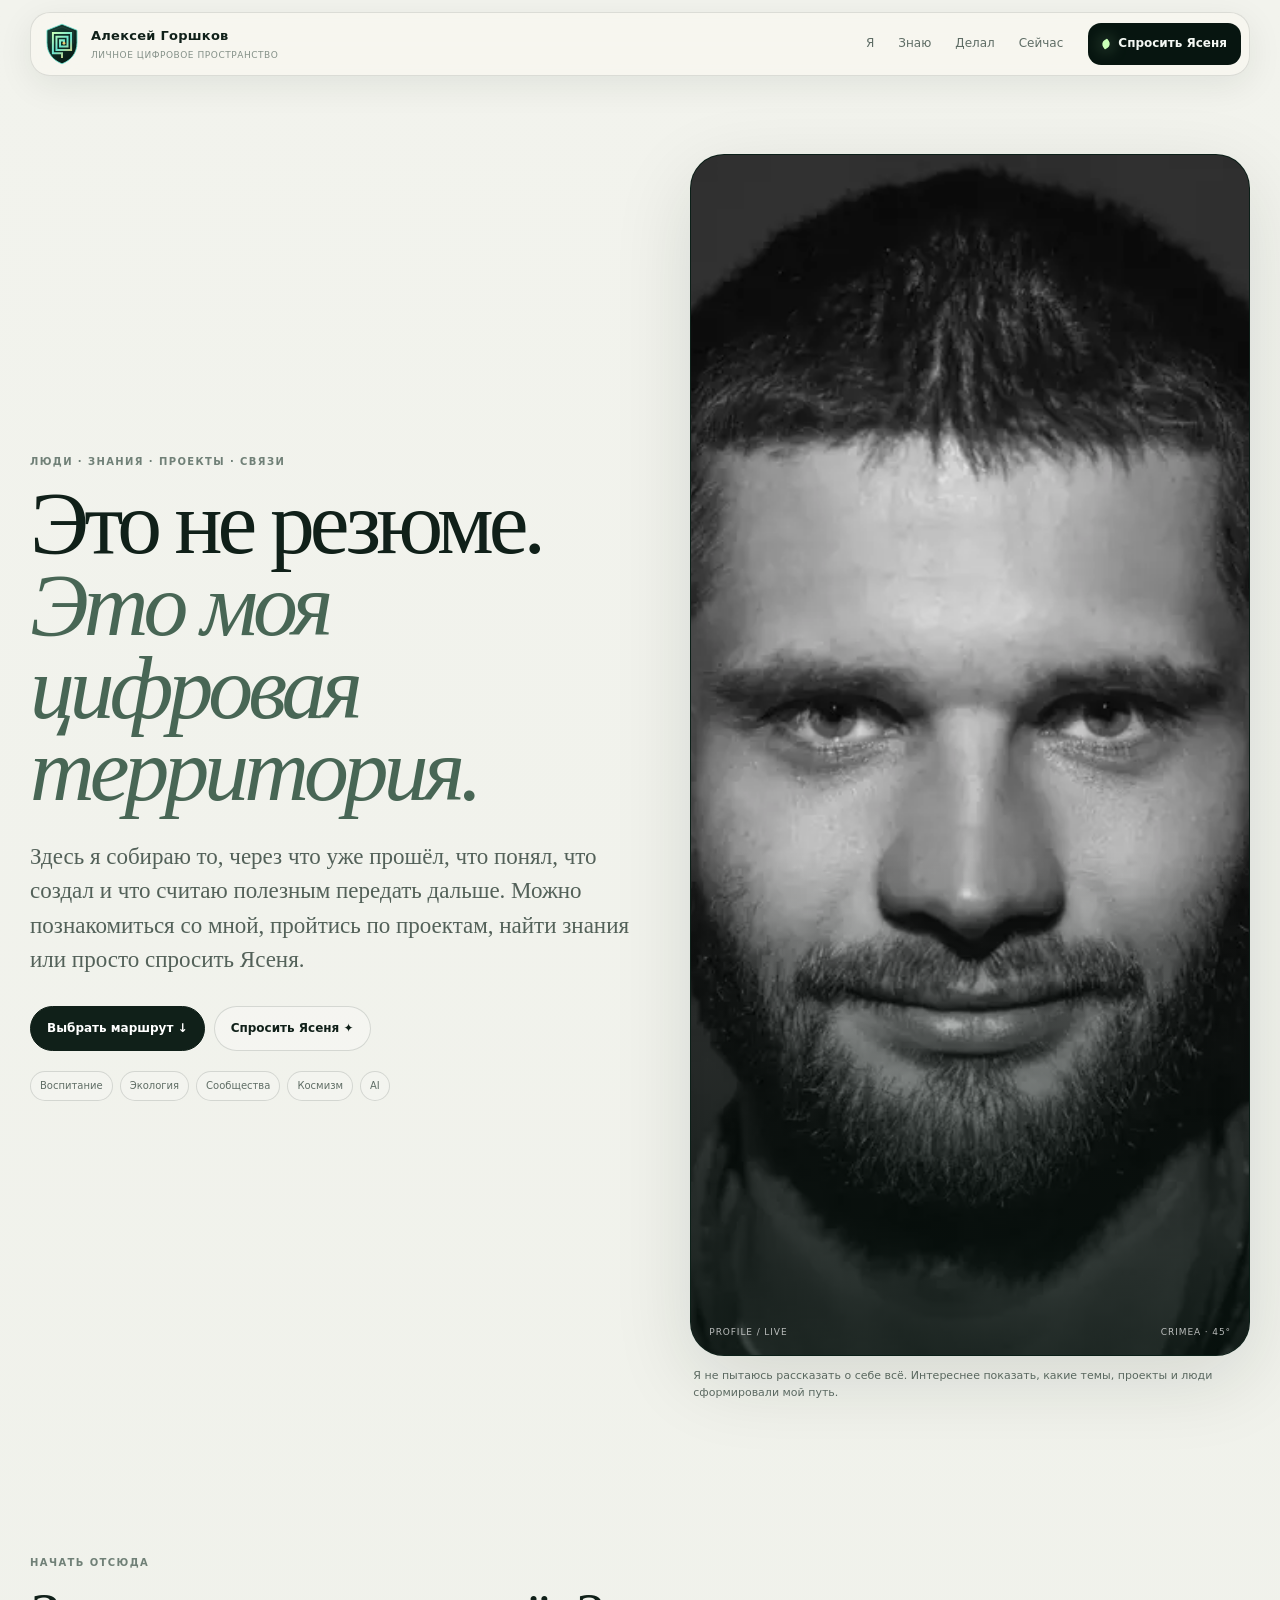
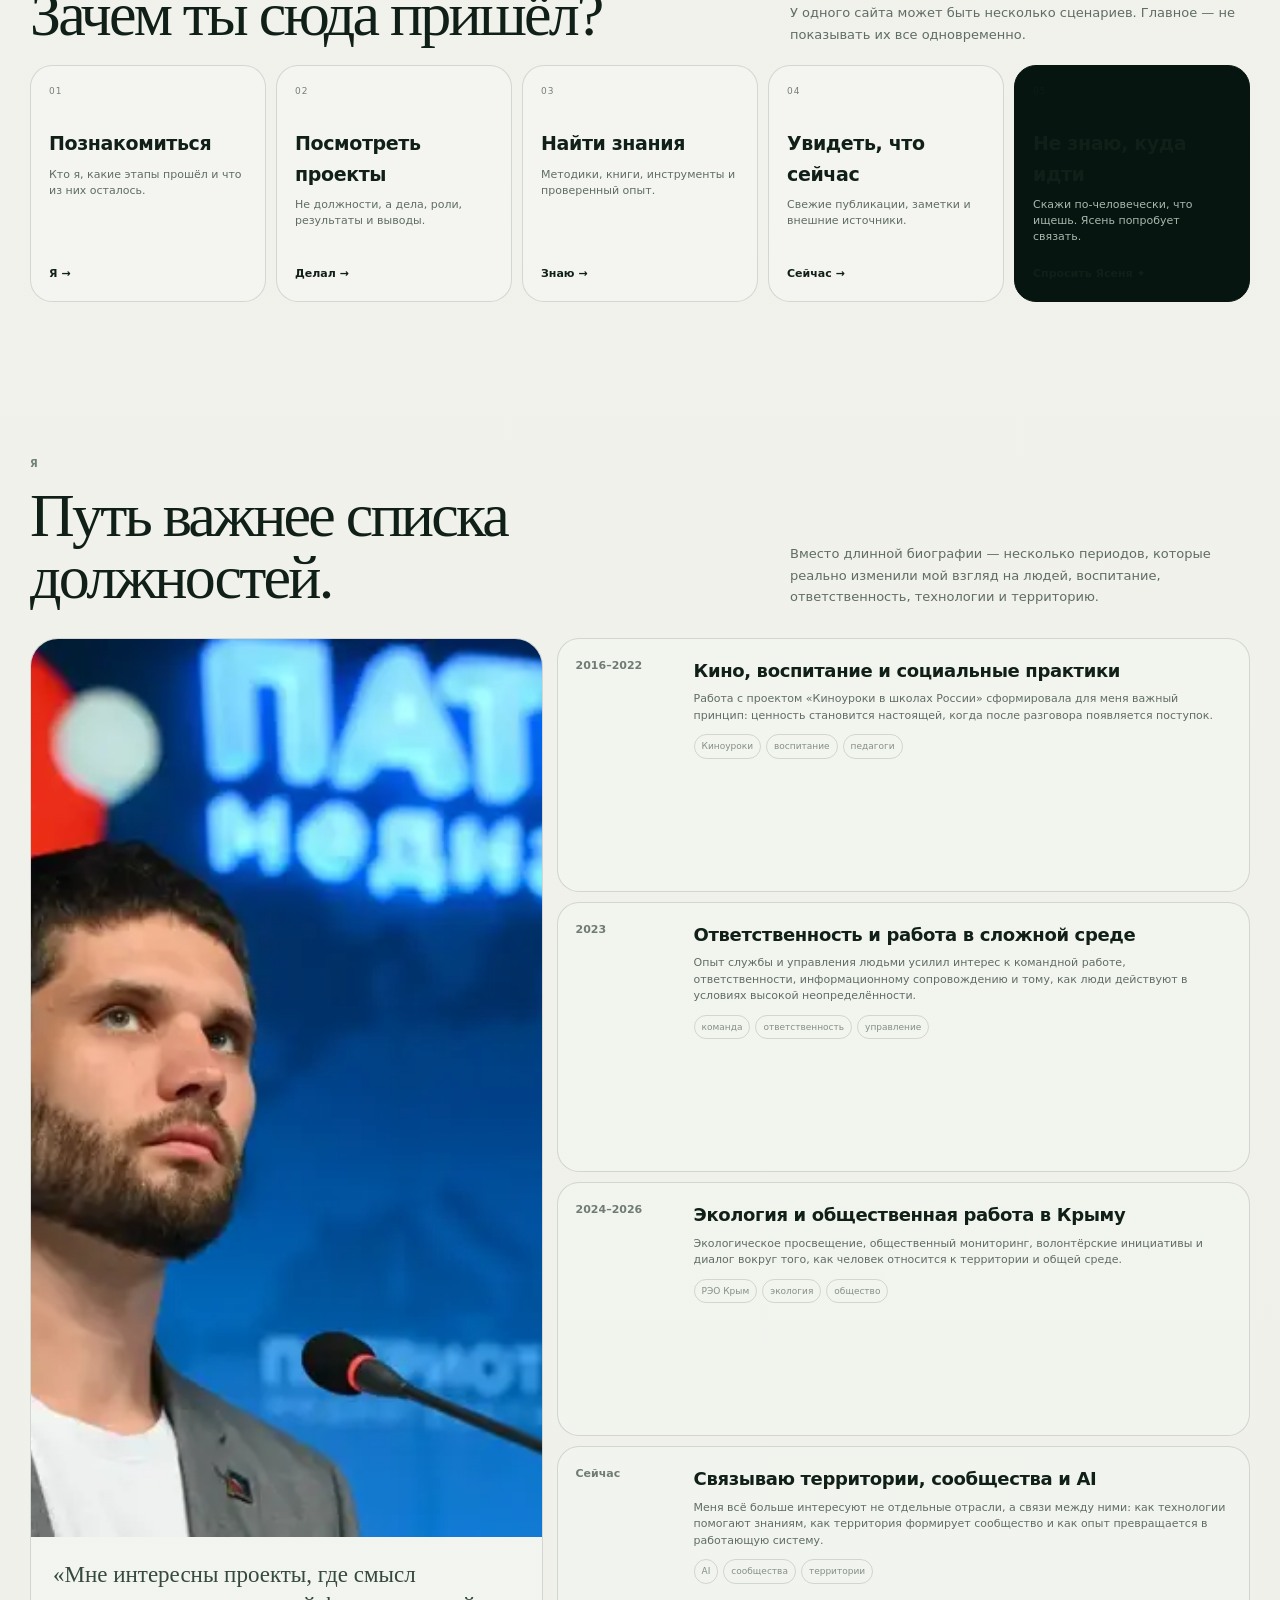
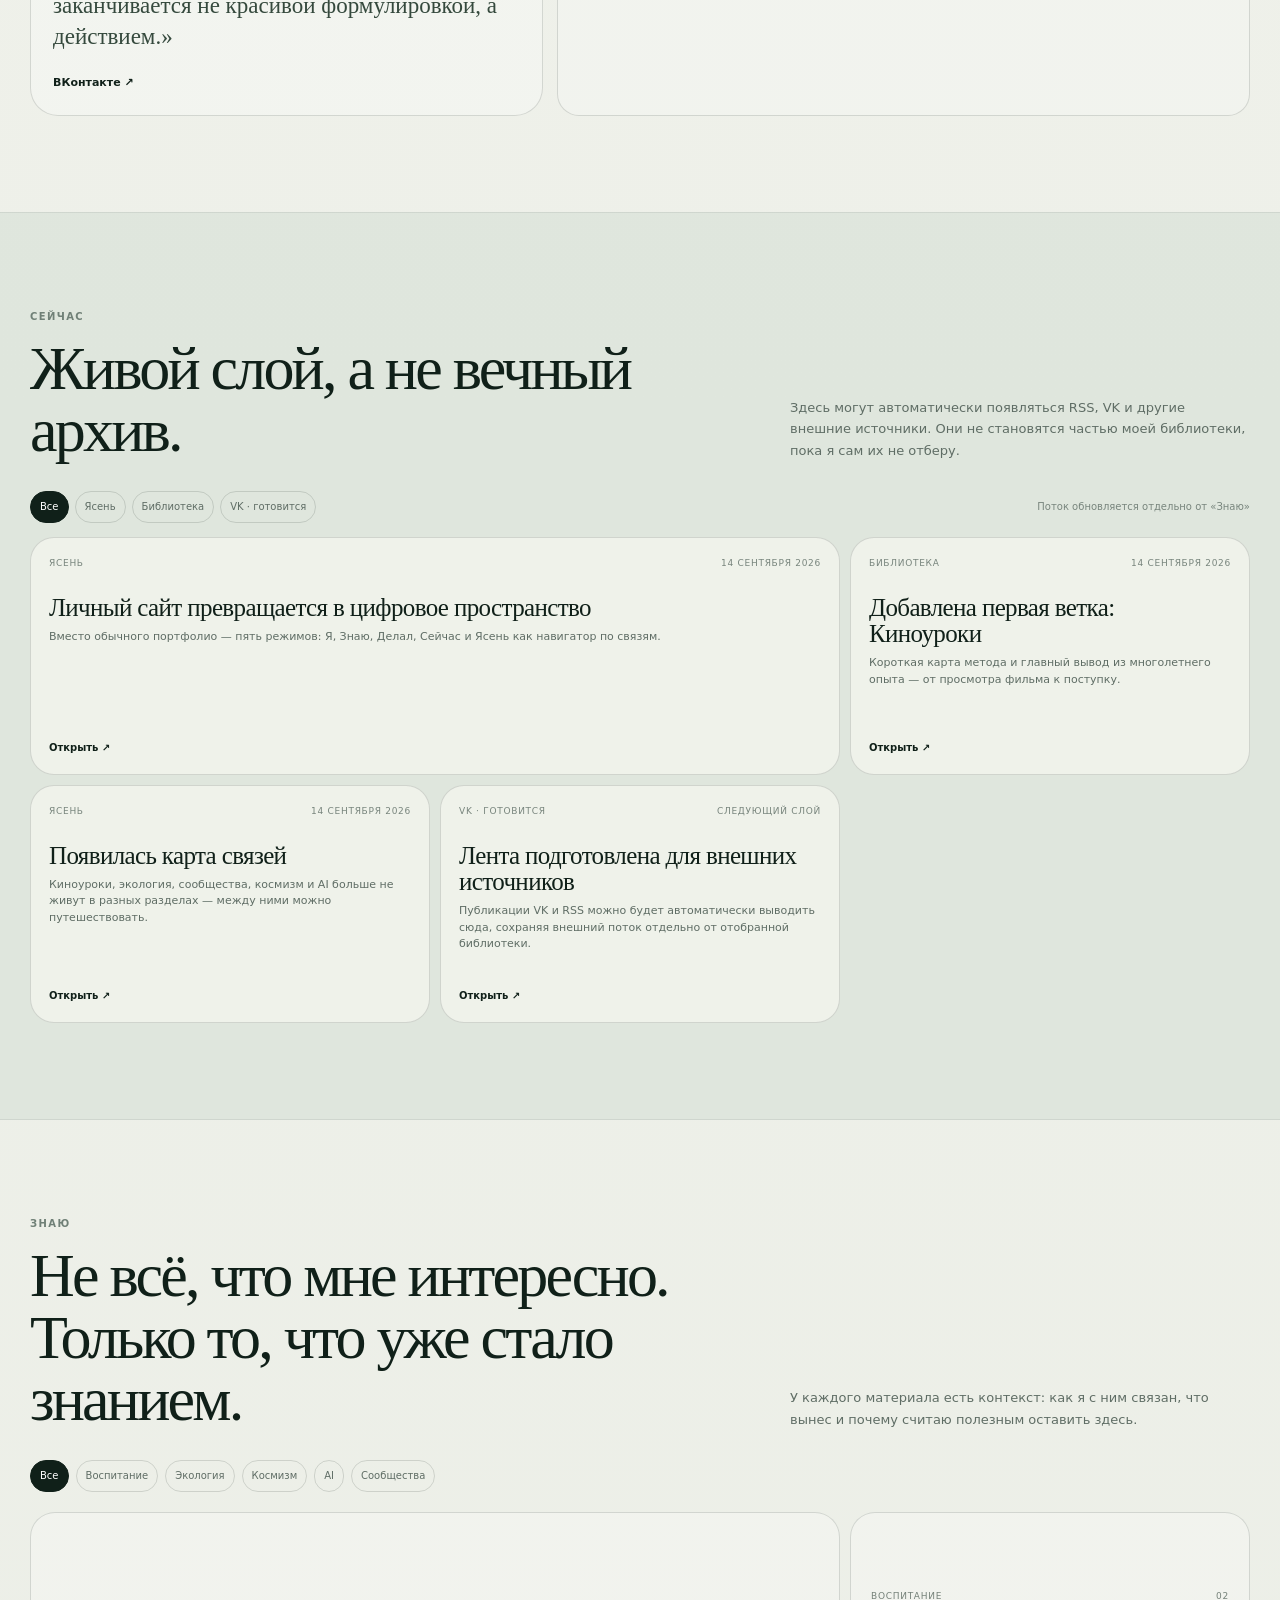
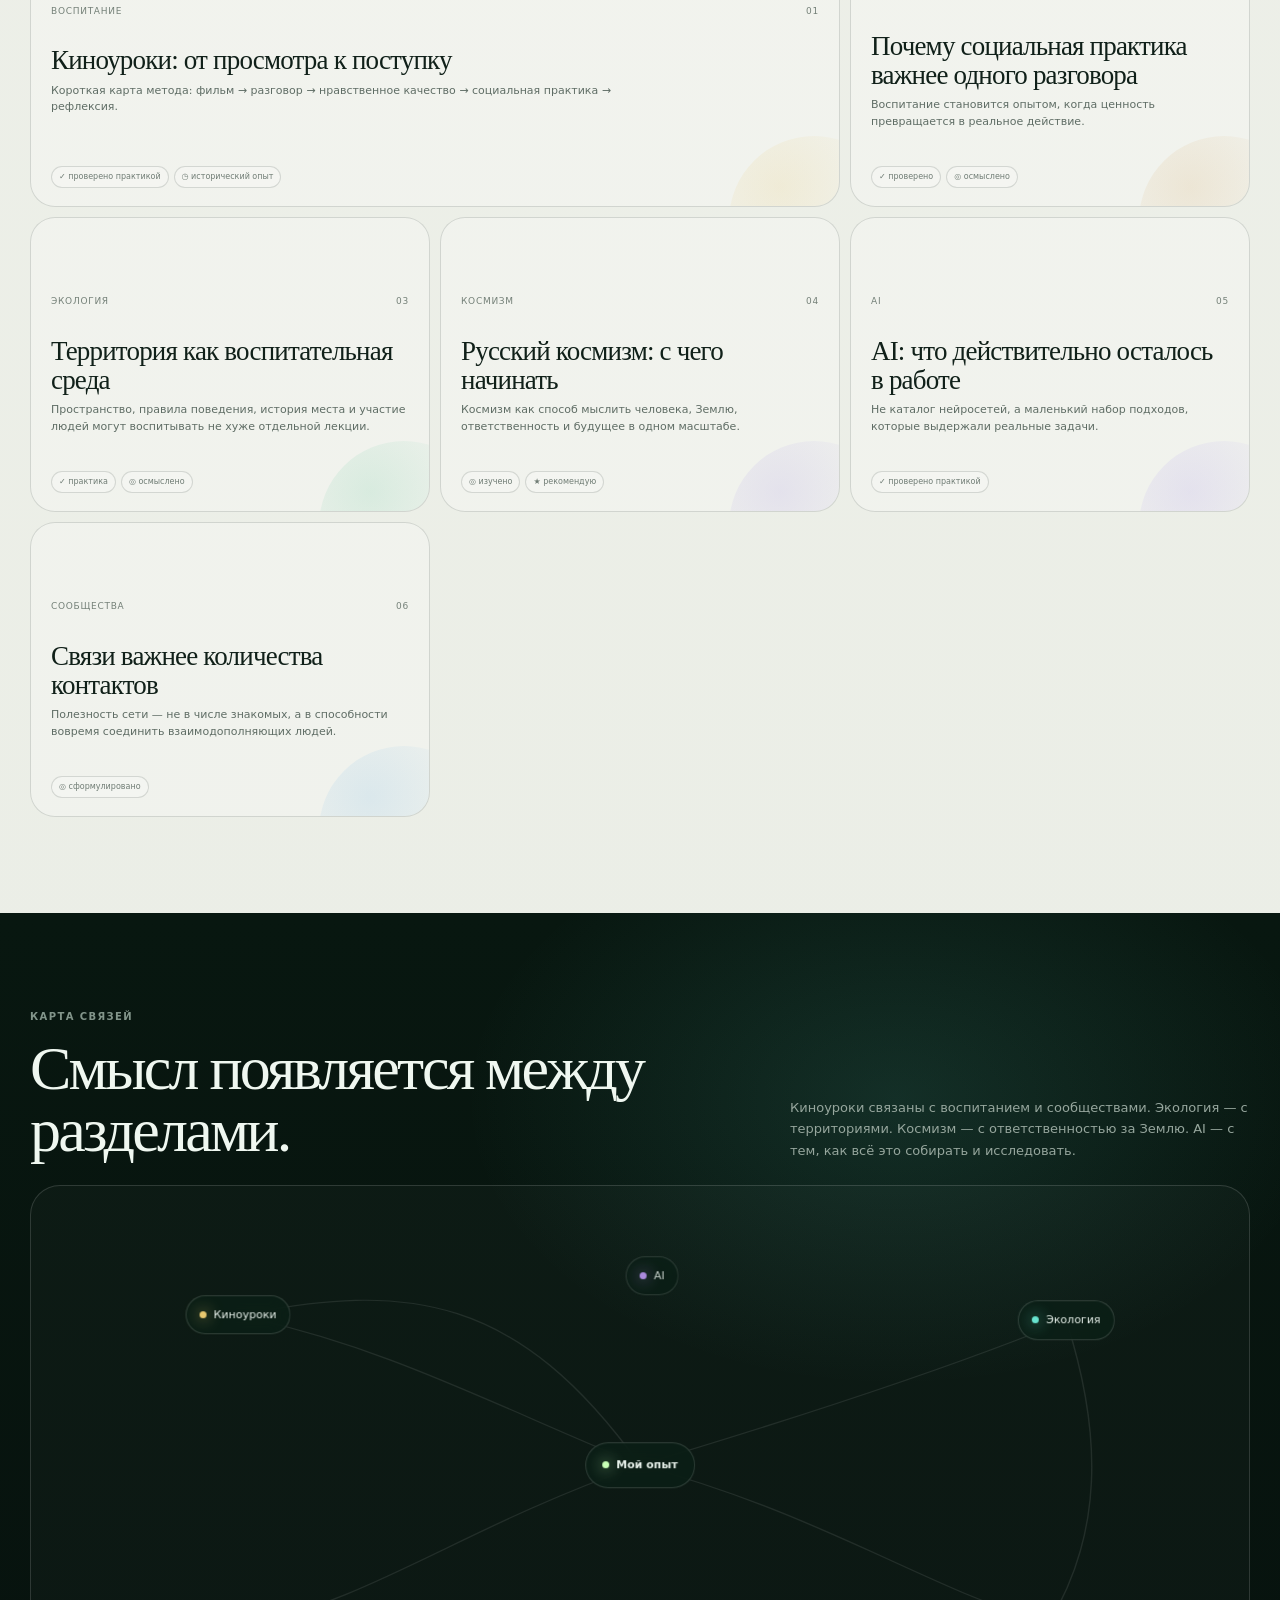
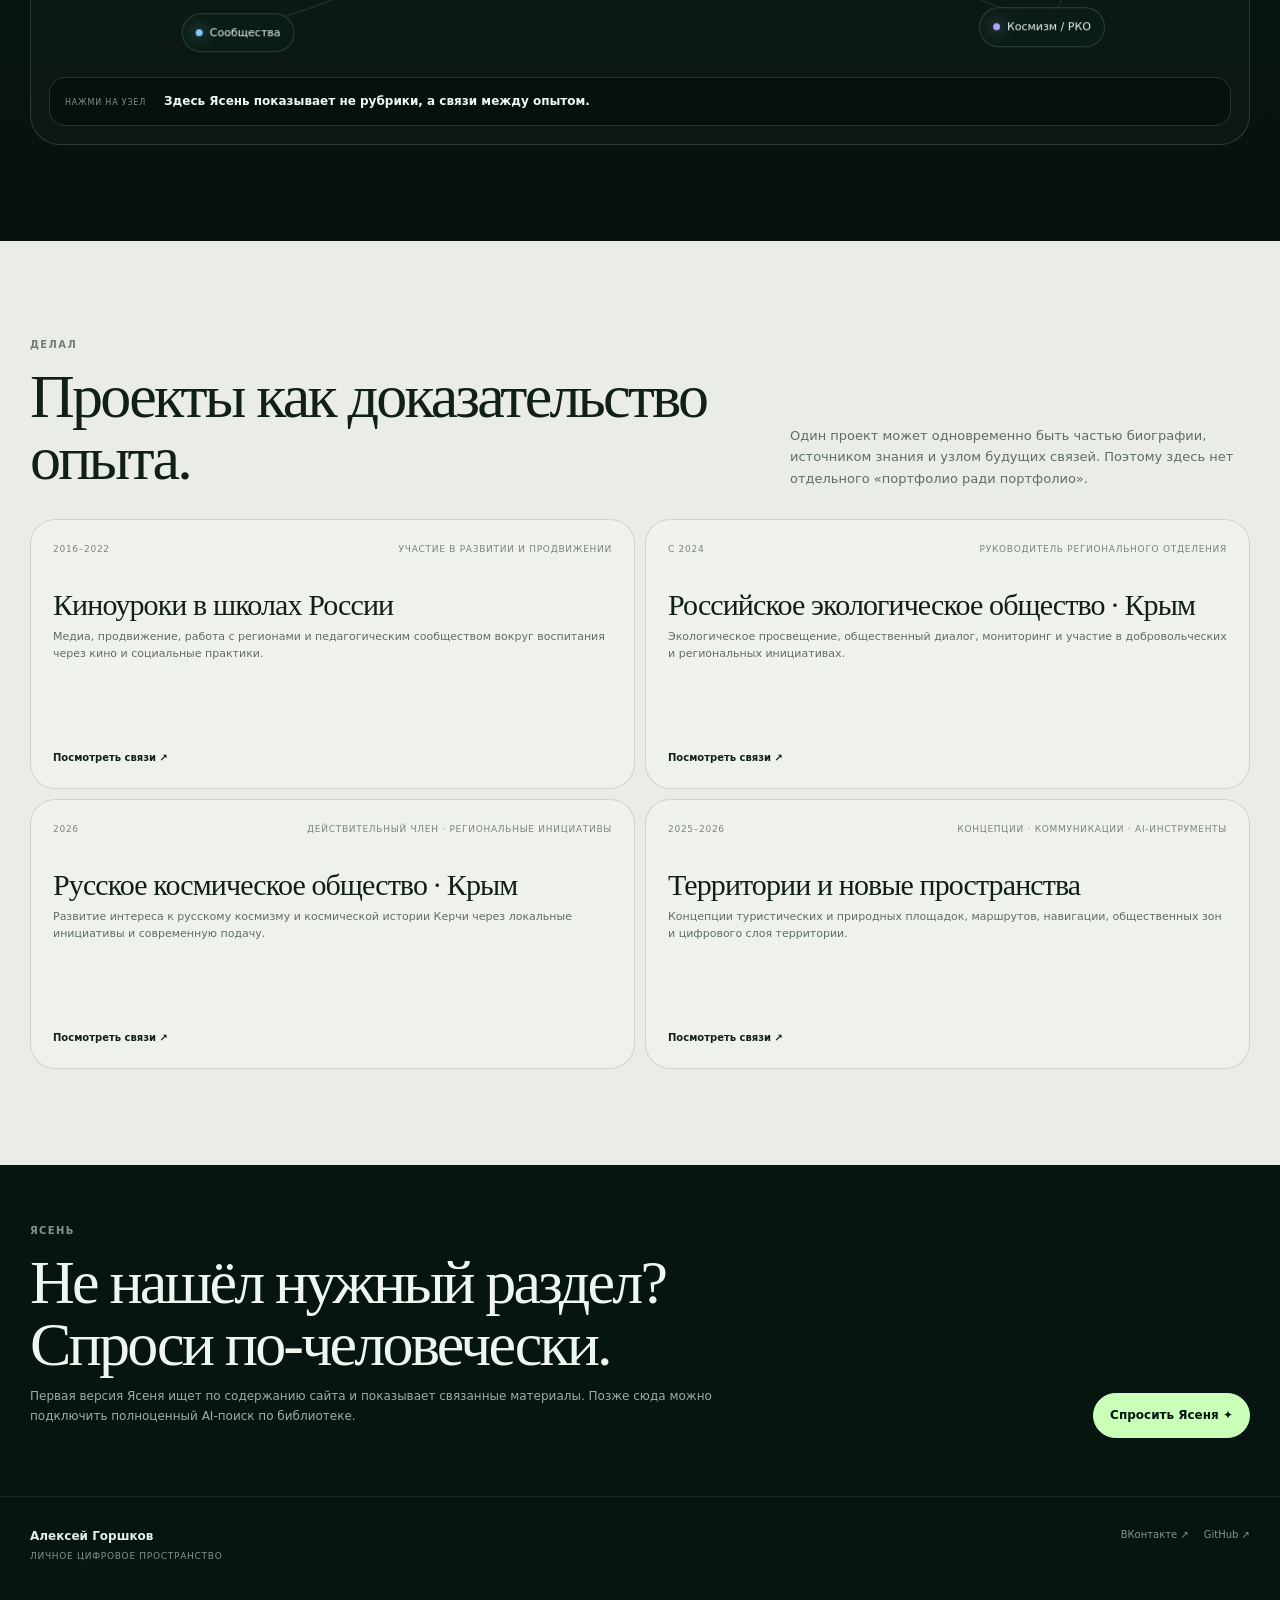
==== commit 96bcf12d: "Launch personal digital space v3" ====
--- a/index.html
+++ b/index.html
@@ -1,498 +1,270 @@
 <!doctype html>
 <html lang="ru">
-  <head>
-    <meta charset="utf-8" />
-    <meta name="viewport" content="width=device-width, initial-scale=1" />
-    <meta name="theme-color" content="#173d33" />
-    <meta
-      name="description"
-      content="Алексей Горшков — общественный деятель, руководитель РЭО Крым, ветеран боевых действий, автор и участник социальных, экологических, образовательных и территориальных проектов, оператор ИИ."
-    />
-    <meta property="og:title" content="Алексей Горшков — проекты, опыт и компетенции" />
-    <meta
-      property="og:description"
-      content="Соединяю людей, идеи, технологии и территории."
-    />
-    <meta property="og:type" content="website" />
-    <meta property="og:locale" content="ru_RU" />
-    <meta
-      property="og:url"
-      content="https://daridarom.github.io/aleksey-gorshkov/"
-    />
-    <meta
-      property="og:image"
-      content="https://daridarom.github.io/aleksey-gorshkov/assets/og.png"
-    />
-    <meta name="twitter:card" content="summary_large_image" />
-    <meta
-      name="twitter:image"
-      content="https://daridarom.github.io/aleksey-gorshkov/assets/og.png"
-    />
-    <link rel="canonical" href="https://daridarom.github.io/aleksey-gorshkov/" />
-    <link rel="icon" href="assets/favicon.svg?v=2" type="image/svg+xml" />
-    <link rel="stylesheet" href="styles.css?v=2" />
-    <title>Алексей Горшков — проекты, опыт и компетенции</title>
-  </head>
-  <body>
-    <a class="skip-link" href="#content">Перейти к содержанию</a>
-
-    <header class="site-header">
-      <div class="container header-inner">
-        <a class="brand" href="#top" aria-label="В начало страницы">
-          <img
-            class="brand-mark"
-            src="assets/favicon.svg?v=2"
-            alt=""
-            width="48"
-            height="52"
-          />
-          <span class="brand-copy">
-            <span class="brand-name">Алексей Горшков</span>
-            <span class="brand-sign">фамильный знак · лабиринт</span>
-          </span>
-        </a>
-
-        <nav class="main-nav" aria-label="Основная навигация">
-          <a href="#status">Статус</a>
-          <a href="#experience">Опыт</a>
-          <a href="#skills">Компетенции</a>
-          <a href="#projects">Проекты</a>
-        </nav>
-
-        <a
-          class="button button-small"
-          href="https://vk.com/aleksey_gor"
-          target="_blank"
-          rel="noreferrer"
-        >
-          Связаться <span aria-hidden="true">↗</span>
-        </a>
-      </div>
-    </header>
-
-    <main id="content">
-      <section class="hero" id="top">
-        <div class="container hero-layout">
-          <div class="hero-copy">
-            <p class="eyebrow">Крым · общественные и проектные инициативы</p>
-            <h1>Алексей<br />Горшков</h1>
-            <p class="hero-role">
-              Общественный деятель · руководитель РЭО Крым · ветеран боевых
-              действий · оператор ИИ
-            </p>
-            <p class="hero-lead">
-              Соединяю людей, идеи, технологии и территории. Развиваю проекты,
-              в которых общественная польза, ответственность и практический
-              результат усиливают друг друга.
-            </p>
-
-            <div class="hero-actions">
-              <a class="button" href="#projects">
-                Смотреть проекты <span aria-hidden="true">↓</span>
-              </a>
-              <a
-                class="button button-outline"
-                href="https://vk.com/aleksey_gor"
-                target="_blank"
-                rel="noreferrer"
-              >
-                ВКонтакте <span aria-hidden="true">↗</span>
-              </a>
-            </div>
-
-            <ul class="hero-tags" aria-label="Ключевые направления">
-              <li>Экология</li>
-              <li>Сообщества</li>
-              <li>Развитие территорий</li>
-              <li>Медиа и ИИ</li>
-            </ul>
-          </div>
-
-          <figure class="hero-portrait" id="portrait">
-            <div class="portrait-frame">
-              <picture>
-                <source
-                  media="(max-width: 620px)"
-                  srcset="assets/portrait-mobile.webp"
-                />
-                <img
-                  src="assets/portrait.webp"
-                  alt="Портрет Алексея Горшкова"
-                  width="1200"
-                  height="1200"
-                  fetchpriority="high"
-                  decoding="async"
-                />
-              </picture>
-              <span class="portrait-scan" aria-hidden="true"></span>
-            </div>
-            <div class="portrait-data" aria-hidden="true">
-              <span>PROFILE / 01</span>
+<head>
+  <meta charset="utf-8" />
+  <meta name="viewport" content="width=device-width, initial-scale=1" />
+  <meta name="theme-color" content="#eef0e9" />
+  <meta name="description" content="Алексей Горшков — личное цифровое пространство: опыт, проекты, знания, текущая деятельность и Ясень — навигатор по связям между ними." />
+  <meta property="og:title" content="Алексей Горшков — личное цифровое пространство" />
+  <meta property="og:description" content="Не резюме и не блог. Опыт, знания, проекты и связи — в одном пространстве." />
+  <meta property="og:type" content="website" />
+  <meta property="og:locale" content="ru_RU" />
+  <meta property="og:url" content="https://daridarom.github.io/aleksey-gorshkov/" />
+  <meta property="og:image" content="https://daridarom.github.io/aleksey-gorshkov/assets/og.png" />
+  <link rel="canonical" href="https://daridarom.github.io/aleksey-gorshkov/" />
+  <link rel="icon" href="assets/favicon.svg?v=3" type="image/svg+xml" />
+  <link rel="stylesheet" href="styles-v3-base.css?v=3" />
+  <link rel="stylesheet" href="styles-v3-content.css?v=3" />
+  <link rel="stylesheet" href="styles-v3-ui.css?v=3" />
+  <title>Алексей Горшков — личное цифровое пространство</title>
+</head>
+<body>
+  <a class="skip-link" href="#content">Перейти к содержанию</a>
+
+  <header class="site-header" id="top">
+    <div class="container header-inner">
+      <a class="brand" href="#top" aria-label="В начало страницы">
+        <img class="brand-mark" src="assets/favicon.svg?v=3" alt="" width="42" height="46" />
+        <span>
+          <strong>Алексей Горшков</strong>
+          <small>личное цифровое пространство</small>
+        </span>
+      </a>
+
+      <nav class="main-nav" aria-label="Основная навигация">
+        <a href="#me">Я</a>
+        <a href="#knowledge">Знаю</a>
+        <a href="#projects">Делал</a>
+        <a href="#now">Сейчас</a>
+      </nav>
+
+      <button class="yasen-button" data-yasen-open>
+        <span class="leaf-dot" aria-hidden="true"></span>
+        Спросить Ясеня
+      </button>
+    </div>
+  </header>
+
+  <main id="content">
+    <section class="hero section-pad">
+      <div class="container hero-grid">
+        <div class="hero-copy">
+          <p class="eyebrow">Люди · знания · проекты · связи</p>
+          <h1>Это не резюме.<br /><em>Это моя цифровая территория.</em></h1>
+          <p class="hero-lead">
+            Здесь я собираю то, через что уже прошёл, что понял, что создал и что считаю полезным передать дальше. Можно познакомиться со мной, пройтись по проектам, найти знания или просто спросить Ясеня.
+          </p>
+          <div class="hero-actions">
+            <a class="button primary" href="#entry">Выбрать маршрут ↓</a>
+            <button class="button ghost" data-yasen-open>Спросить Ясеня ✦</button>
+          </div>
+          <ul class="hero-meta" aria-label="Ключевые направления">
+            <li>Воспитание</li>
+            <li>Экология</li>
+            <li>Сообщества</li>
+            <li>Космизм</li>
+            <li>AI</li>
+          </ul>
+        </div>
+
+        <figure class="hero-portrait">
+          <div class="portrait-shell">
+            <picture>
+              <source media="(max-width: 620px)" srcset="assets/portrait-mobile.webp" />
+              <img src="assets/portrait.webp" alt="Алексей Горшков" width="1200" height="1200" fetchpriority="high" decoding="async" />
+            </picture>
+            <div class="portrait-overlay">
+              <span>PROFILE / LIVE</span>
               <span>CRIMEA · 45°</span>
             </div>
-            <figcaption>
-              Созидательные проекты на стыке общества, технологий и развития
-              территорий.
-            </figcaption>
-          </figure>
-        </div>
-      </section>
-
-      <section class="summary" aria-label="Краткая информация">
-        <div class="container summary-grid">
-          <article>
-            <span>Публичная деятельность</span>
-            <strong>с 2016 года</strong>
-          </article>
-          <article>
-            <span>Регион работы</span>
-            <strong>Республика Крым</strong>
-          </article>
-          <article>
-            <span>Основные сферы</span>
-            <strong>общество · проекты · медиа</strong>
-          </article>
-          <article>
-            <span>Рабочий инструментарий</span>
-            <strong>управление · ИИ · коммуникации</strong>
-          </article>
-        </div>
-      </section>
-
-      <section class="section" id="status">
-        <div class="container">
-          <div class="section-intro">
+          </div>
+          <figcaption>
+            Я не пытаюсь рассказать о себе всё. Интереснее показать, какие темы, проекты и люди сформировали мой путь.
+          </figcaption>
+        </figure>
+      </div>
+    </section>
+
+    <section class="entry section-pad-sm" id="entry">
+      <div class="container">
+        <div class="section-heading compact">
+          <div>
+            <p class="section-kicker">Начать отсюда</p>
+            <h2>Зачем ты сюда пришёл?</h2>
+          </div>
+          <p>У одного сайта может быть несколько сценариев. Главное — не показывать их все одновременно.</p>
+        </div>
+        <div class="entry-grid">
+          <a class="entry-card" href="#me">
+            <span class="entry-index">01</span><h3>Познакомиться</h3><p>Кто я, какие этапы прошёл и что из них осталось.</p><b>Я →</b>
+          </a>
+          <a class="entry-card" href="#projects">
+            <span class="entry-index">02</span><h3>Посмотреть проекты</h3><p>Не должности, а дела, роли, результаты и выводы.</p><b>Делал →</b>
+          </a>
+          <a class="entry-card" href="#knowledge">
+            <span class="entry-index">03</span><h3>Найти знания</h3><p>Методики, книги, инструменты и проверенный опыт.</p><b>Знаю →</b>
+          </a>
+          <a class="entry-card" href="#now">
+            <span class="entry-index">04</span><h3>Увидеть, что сейчас</h3><p>Свежие публикации, заметки и внешние источники.</p><b>Сейчас →</b>
+          </a>
+          <button class="entry-card entry-card-yasen" data-yasen-open>
+            <span class="entry-index">05</span><h3>Не знаю, куда идти</h3><p>Скажи по-человечески, что ищешь. Ясень попробует связать.</p><b>Спросить Ясеня ✦</b>
+          </button>
+        </div>
+      </div>
+    </section>
+
+    <section class="section-pad" id="me">
+      <div class="container">
+        <div class="section-heading">
+          <div><p class="section-kicker">Я</p><h2>Путь важнее списка должностей.</h2></div>
+          <p>Вместо длинной биографии — несколько периодов, которые реально изменили мой взгляд на людей, воспитание, ответственность, технологии и территорию.</p>
+        </div>
+        <div class="story-layout">
+          <div class="story-intro">
+            <picture>
+              <source media="(max-width: 620px)" srcset="assets/speaker-mobile.webp" />
+              <img src="assets/speaker.webp" alt="Алексей Горшков во время публичного выступления" width="1600" height="898" loading="lazy" decoding="async" />
+            </picture>
             <div>
-              <p class="section-kicker">Социальный статус</p>
-              <h2>Роли, в которых важно приносить пользу.</h2>
+              <p class="quote">«Мне интересны проекты, где смысл заканчивается не красивой формулировкой, а действием.»</p>
+              <a href="https://vk.com/aleksey_gor" target="_blank" rel="noreferrer" class="text-link">ВКонтакте ↗</a>
             </div>
-            <p class="section-lead">
-              Общественная работа, ветеранское сообщество, просвещение и
-              развитие территорий для меня не отдельные линии — это единая
-              система ответственности перед людьми и будущим региона.
-            </p>
-          </div>
-
-          <div class="role-grid">
-            <article class="role-card role-card-accent">
-              <span class="card-index">01</span>
-              <p class="card-label">Экология</p>
-              <h3>Руководитель РЭО Крым</h3>
-              <p>
-                Руководитель регионального отделения Российского экологического
-                общества по Республике Крым с 2024 года.
-              </p>
-            </article>
-
-            <article class="role-card">
-              <span class="card-index">02</span>
-              <p class="card-label">Служение</p>
-              <h3>Ветеран боевых действий</h3>
-              <p>
-                Доброволец 2023 года. Опыт управления подразделением БПЛА,
-                информационной и гуманитарной работы.
-              </p>
-            </article>
-
-            <article class="role-card">
-              <span class="card-index">03</span>
-              <p class="card-label">Поддержка</p>
-              <h3>«Равный равному»</h3>
-              <p>
-                Выпускник программы МГУ имени М. В. Ломоносова и Народного
-                фронта по взаимной поддержке ветеранов.
-              </p>
-            </article>
-
-            <article class="role-card">
-              <span class="card-index">04</span>
-              <p class="card-label">Будущее</p>
-              <h3>Русское космическое общество</h3>
-              <p>
-                Действительный член общества. Развитие инициатив, связанных с
-                космической историей Керчи и Бухтой Космонавтов.
-              </p>
-            </article>
-
-            <article class="role-card">
-              <span class="card-index">05</span>
-              <p class="card-label">Молодёжь</p>
-              <h3>Юнармия и «Движение первых»</h3>
-              <p>
-                Член штаба Юнармии Керчи, участник молодёжных и воспитательных
-                проектов, встреч и социальных практик.
-              </p>
-            </article>
-
-            <article class="role-card">
-              <span class="card-index">06</span>
-              <p class="card-label">Сообщества</p>
-              <h3>Ветеранское и медийное объединение</h3>
-              <p>
-                Участник ветеранского сообщества Крыма и руководитель
-                медиацентра «Точка притяжения Крым».
-              </p>
-            </article>
-          </div>
-        </div>
-      </section>
-
-      <section class="section experience-section" id="experience">
-        <div class="container">
-          <div class="experience-layout">
-            <div class="experience-heading">
-              <p class="section-kicker section-kicker-light">Опыт</p>
-              <h2>От коммуникаций и просвещения — к управлению сложными проектами.</h2>
-              <p>
-                Опыт формировался в разных средах: медиа, образование,
-                общественная работа, служба, экология и предпринимательские
-                проекты. Это позволяет видеть задачу целиком и связывать людей
-                с понятным планом действий.
-              </p>
-            </div>
-
-            <ol class="timeline">
-              <li>
-                <span class="timeline-year">2016–2022</span>
-                <div>
-                  <h3>Медиа, кино и воспитательные проекты</h3>
-                  <p>
-                    Продвижение и развитие проекта «Киноуроки в школах России»,
-                    работа с регионами, педагогами, общественными организациями
-                    и социальными практиками.
-                  </p>
-                </div>
-              </li>
-              <li>
-                <span class="timeline-year">2023</span>
-                <div>
-                  <h3>Служба, БПЛА и работа в полевых условиях</h3>
-                  <p>
-                    Командир отделения БПЛА. Управление людьми и техникой,
-                    информационное сопровождение и гуманитарная работа в среде
-                    высокой ответственности.
-                  </p>
-                </div>
-              </li>
-              <li>
-                <span class="timeline-year">2024–2026</span>
-                <div>
-                  <h3>Экология и общественные инициативы Крыма</h3>
-                  <p>
-                    Руководство РЭО Крым, экологическое просвещение,
-                    общественный диалог и участие в координации добровольческой
-                    помощи при ликвидации последствий разлива мазута.
-                  </p>
-                </div>
-              </li>
-              <li>
-                <span class="timeline-year">Сегодня</span>
-                <div>
-                  <h3>Территории, сообщества и искусственный интеллект</h3>
-                  <p>
-                    Концепции туристических проектов, презентации, сайты,
-                    общественные кампании и внедрение ИИ в создание контента и
-                    управленческие процессы.
-                  </p>
-                </div>
-              </li>
-            </ol>
-          </div>
-
-          <figure class="speaker-photo" id="public-speaking">
-            <div class="media-window media-window-speaker">
-              <picture>
-                <source
-                  media="(max-width: 620px)"
-                  srcset="assets/speaker-mobile.webp"
-                />
-                <img
-                  src="assets/speaker.webp"
-                  alt="Алексей Горшков выступает на площадке медиагруппы «Патриот»"
-                  width="1600"
-                  height="898"
-                  loading="lazy"
-                  decoding="async"
-                />
-              </picture>
-            </div>
-            <figcaption>
-              <span>Публичная работа / 2026</span>
-              Публичные выступления и работа со смыслами — часть проектного
-              управления, а не отдельная витрина.
-            </figcaption>
-          </figure>
-        </div>
-      </section>
-
-      <section class="section" id="skills">
-        <div class="container">
-          <div class="section-intro skills-intro">
-            <div>
-              <p class="section-kicker">Компетенции</p>
-              <h2>Собираю проект от идеи до публичного результата.</h2>
-            </div>
-            <p class="section-lead">
-              Сильная сторона — не один узкий инструмент, а способность
-              соединить стратегию, людей, содержание, визуальную подачу и
-              технологию в работающую систему.
-            </p>
-          </div>
-
-          <div class="skill-grid">
-            <article class="skill-card">
-              <span>01</span>
-              <h3>Стратегия и управление проектами</h3>
-              <p>Цели, дорожные карты, роли, приоритеты, контроль исполнения и упаковка решений.</p>
-            </article>
-            <article class="skill-card">
-              <span>02</span>
-              <h3>Общественные коммуникации</h3>
-              <p>Позиции, обращения, партнёрские письма, выступления, информационные кампании и работа со СМИ.</p>
-            </article>
-            <article class="skill-card">
-              <span>03</span>
-              <h3>Экологические инициативы</h3>
-              <p>Просвещение, общественный мониторинг, добровольческие практики и взаимодействие с органами власти.</p>
-            </article>
-            <article class="skill-card">
-              <span>04</span>
-              <h3>Сообщества и партнёрства</h3>
-              <p>Поиск точек объединения, запуск совместных проектов и координация людей с разными интересами.</p>
-            </article>
-            <article class="skill-card">
-              <span>05</span>
-              <h3>Развитие территорий</h3>
-              <p>Концепции, сценарии использования, презентационные материалы и коммуникация с партнёрами и инвесторами.</p>
-            </article>
-            <article class="skill-card skill-card-ai">
-              <span>06</span>
-              <p class="skill-badge">Оператор ИИ</p>
-              <h3>ИИ и цифровое производство</h3>
-              <p>Постановка задач моделям, создание текстов, изображений, видео, музыки, сайтов, презентаций и рабочих прототипов.</p>
-            </article>
-            <article class="skill-card">
-              <span>07</span>
-              <h3>Медиа и визуальная упаковка</h3>
-              <p>Редактура, сторителлинг, дизайн-концепции, социальные сети и материалы для публичной презентации.</p>
-            </article>
-            <article class="skill-card">
-              <span>08</span>
-              <h3>Образование и наставничество</h3>
-              <p>Педагогика дополнительного образования, воспитательные практики, работа с молодёжью и ветеранами.</p>
-            </article>
-          </div>
-
-          <figure class="vision-photo" id="vision">
-            <div class="media-window media-window-vision">
-              <picture>
-                <source
-                  media="(max-width: 620px)"
-                  srcset="assets/vision-mobile.webp"
-                />
-                <img
-                  src="assets/vision.webp"
-                  alt="Стилизованный портрет Алексея Горшкова и крымский пейзаж"
-                  width="1599"
-                  height="900"
-                  loading="lazy"
-                  decoding="async"
-                />
-              </picture>
-            </div>
-            <figcaption>
-              <span>Видение</span>
-              Технологии ценны тогда, когда помогают человеку точнее мыслить,
-              быстрее создавать и ответственнее действовать.
-            </figcaption>
-          </figure>
-        </div>
-      </section>
-
-      <section class="section projects-section" id="projects">
-        <div class="container">
-          <div class="projects-heading">
-            <p class="section-kicker section-kicker-light">Проекты</p>
-            <h2>Направления, которые уже объединяют людей и ресурсы.</h2>
-          </div>
-
-          <div class="project-grid">
-            <article class="project-card">
-              <div class="project-meta"><span>Экология</span><b>01</b></div>
-              <h3>Российское экологическое общество — Крым</h3>
-              <p>Экопросвещение, общественный диалог, добровольческие инициативы и партнёрство ради экологической безопасности региона.</p>
-              <a href="https://vk.ru/ecosociety_crimea" target="_blank" rel="noreferrer">Открыть сообщество <span aria-hidden="true">↗</span></a>
-            </article>
-
-            <article class="project-card">
-              <div class="project-meta"><span>Территории</span><b>02</b></div>
-              <h3>Горизонт 45</h3>
-              <p>Концепция экологичного туристического пространства у Бухты Космонавтов: архитектура, маршруты, море и общественные функции.</p>
-            </article>
-
-            <article class="project-card">
-              <div class="project-meta"><span>Образование</span><b>03</b></div>
-              <h3>Киноуроки в школах России</h3>
-              <p>Воспитательная технология, где фильм становится началом разговора, а разговор — полезным социальным поступком.</p>
-            </article>
-
-            <article class="project-card">
-              <div class="project-meta"><span>Медиа</span><b>04</b></div>
-              <h3>Точка притяжения Крым</h3>
-              <p>Медиацентр и проектная среда для инициатив, которым нужны содержательная упаковка, партнёры и публичность.</p>
-            </article>
-
-            <article class="project-card">
-              <div class="project-meta"><span>Ветераны</span><b>05</b></div>
-              <h3>«Равный равному»</h3>
-              <p>Поддержка возвращающихся домой через личный опыт, доверие, сопровождение и включение в созидательную мирную жизнь.</p>
-            </article>
-
-            <article class="project-card">
-              <div class="project-meta"><span>Космос и история</span><b>06</b></div>
-              <h3>Космическая Керчь</h3>
-              <p>Инициативы вокруг Бухты Космонавтов, астероида «Керчь» и космической истории города к его 2650-летию.</p>
-            </article>
-          </div>
-        </div>
-      </section>
-
-      <section class="contact-wrap">
-        <div class="container contact-card">
-          <div>
-            <p class="section-kicker">Сотрудничество</p>
-            <h2>Есть задача, которой нужен смысл, команда и сильная подача?</h2>
-          </div>
-          <div class="contact-copy">
-            <p>
-              Открыт к общественным, экологическим, медийным и проектным
-              партнёрствам, которые создают измеримую пользу для людей и
-              территорий.
-            </p>
-            <a
-              class="button button-dark"
-              href="https://vk.com/aleksey_gor"
-              target="_blank"
-              rel="noreferrer"
-            >
-              Написать ВКонтакте <span aria-hidden="true">↗</span>
-            </a>
-          </div>
-        </div>
-      </section>
-    </main>
-
-    <footer class="footer">
-      <div class="container footer-inner">
+          </div>
+          <div class="timeline" id="timeline" aria-live="polite"></div>
+        </div>
+      </div>
+    </section>
+
+    <section class="now section-pad" id="now">
+      <div class="container">
+        <div class="section-heading">
+          <div><p class="section-kicker">Сейчас</p><h2>Живой слой, а не вечный архив.</h2></div>
+          <p>Здесь могут автоматически появляться RSS, VK и другие внешние источники. Они не становятся частью моей библиотеки, пока я сам их не отберу.</p>
+        </div>
+        <div class="feed-toolbar">
+          <div class="source-pills" id="sourcePills" aria-label="Источники ленты"></div>
+          <span class="feed-note">Поток обновляется отдельно от «Знаю»</span>
+        </div>
+        <div class="feed-grid" id="feedGrid" aria-live="polite">
+          <div class="loading-card">Загружаю ленту…</div>
+        </div>
+      </div>
+    </section>
+
+    <section class="section-pad" id="knowledge">
+      <div class="container">
+        <div class="section-heading">
+          <div><p class="section-kicker">Знаю</p><h2>Не всё, что мне интересно. Только то, что уже стало знанием.</h2></div>
+          <p>У каждого материала есть контекст: как я с ним связан, что вынес и почему считаю полезным оставить здесь.</p>
+        </div>
+        <div class="library-filters" id="knowledgeFilters"></div>
+        <div class="knowledge-grid" id="knowledgeGrid" aria-live="polite"></div>
+      </div>
+    </section>
+
+    <section class="connections section-pad" id="connections">
+      <div class="container">
+        <div class="connections-head">
+          <div><p class="section-kicker light">Карта связей</p><h2>Смысл появляется между разделами.</h2></div>
+          <p>Киноуроки связаны с воспитанием и сообществами. Экология — с территориями. Космизм — с ответственностью за Землю. AI — с тем, как всё это собирать и исследовать.</p>
+        </div>
+        <div class="connection-map" id="connectionMap">
+          <svg class="map-lines" viewBox="0 0 1000 560" preserveAspectRatio="none" aria-hidden="true">
+            <path d="M500 280 C380 220 290 160 170 130" />
+            <path d="M500 280 C650 225 760 180 850 135" />
+            <path d="M500 280 C650 330 730 400 835 440" />
+            <path d="M500 280 C350 345 290 410 170 445" />
+            <path d="M170 130 C310 95 400 110 500 280" />
+            <path d="M850 135 C880 250 880 350 835 440" />
+          </svg>
+          <button class="map-node main" data-node="core" style="--x:50%;--y:50%;--c:#c9ffb7">Мой опыт</button>
+          <button class="map-node" data-node="kino" style="--x:17%;--y:23%;--c:#e8c86f">Киноуроки</button>
+          <button class="map-node" data-node="eco" style="--x:85%;--y:24%;--c:#68e3cf">Экология</button>
+          <button class="map-node" data-node="rko" style="--x:83%;--y:79%;--c:#b4a4ff">Космизм / РКО</button>
+          <button class="map-node" data-node="community" style="--x:17%;--y:80%;--c:#86c8ff">Сообщества</button>
+          <button class="map-node minor" data-node="ai" style="--x:51%;--y:16%;--c:#c59cff">AI</button>
+          <div class="map-detail" id="mapDetail">
+            <small>Нажми на узел</small>
+            <strong>Здесь Ясень показывает не рубрики, а связи между опытом.</strong>
+          </div>
+        </div>
+      </div>
+    </section>
+
+    <section class="section-pad" id="projects">
+      <div class="container">
+        <div class="section-heading">
+          <div><p class="section-kicker">Делал</p><h2>Проекты как доказательство опыта.</h2></div>
+          <p>Один проект может одновременно быть частью биографии, источником знания и узлом будущих связей. Поэтому здесь нет отдельного «портфолио ради портфолио».</p>
+        </div>
+        <div class="projects-grid" id="projectsGrid"></div>
+      </div>
+    </section>
+
+    <section class="yasen-teaser section-pad-sm">
+      <div class="container teaser-inner">
         <div>
-          <strong>Алексей Горшков</strong>
-          <span>Крым · Россия</span>
-        </div>
-        <div class="footer-links">
-          <a href="https://vk.com/aleksey_gor" target="_blank" rel="noreferrer">ВКонтакте ↗</a>
-          <a href="https://github.com/Daridarom" target="_blank" rel="noreferrer">GitHub ↗</a>
-        </div>
-      </div>
-    </footer>
-  </body>
+          <p class="section-kicker light">Ясень</p>
+          <h2>Не нашёл нужный раздел? Спроси по-человечески.</h2>
+          <p>Первая версия Ясеня ищет по содержанию сайта и показывает связанные материалы. Позже сюда можно подключить полноценный AI-поиск по библиотеке.</p>
+        </div>
+        <button class="button yasen-cta" data-yasen-open>Спросить Ясеня ✦</button>
+      </div>
+    </section>
+  </main>
+
+  <footer class="site-footer">
+    <div class="container footer-inner">
+      <div><strong>Алексей Горшков</strong><span>личное цифровое пространство</span></div>
+      <div class="footer-links">
+        <a href="https://vk.com/aleksey_gor" target="_blank" rel="noreferrer">ВКонтакте ↗</a>
+        <a href="https://github.com/Daridarom" target="_blank" rel="noreferrer">GitHub ↗</a>
+      </div>
+    </div>
+  </footer>
+
+  <dialog class="yasen-dialog" id="yasenDialog">
+    <form method="dialog" class="yasen-shell" id="yasenForm">
+      <div class="yasen-head">
+        <div>
+          <span class="leaf-dot"></span>
+          <small>ЯСЕНЬ / навигатор по сайту</small>
+          <h2>Ну, чего ищем?</h2>
+        </div>
+        <button class="icon-button" value="close" aria-label="Закрыть">×</button>
+      </div>
+      <p class="yasen-intro">Например: «что у тебя есть про воспитание?», «покажи экологические проекты», «что связано с AI?»</p>
+      <div class="yasen-search">
+        <input id="yasenInput" autocomplete="off" placeholder="Спроси Ясеня…" />
+        <button type="submit">Искать ↗</button>
+      </div>
+      <div class="yasen-examples">
+        <button type="button" data-yasen-query="воспитание">воспитание</button>
+        <button type="button" data-yasen-query="экология">экология</button>
+        <button type="button" data-yasen-query="киноуроки">киноуроки</button>
+        <button type="button" data-yasen-query="AI">AI</button>
+      </div>
+      <div class="yasen-results" id="yasenResults" aria-live="polite">
+        <div class="yasen-empty">Ясень пока молчит. Задай вопрос — и он пошуршит по сайту.</div>
+      </div>
+    </form>
+  </dialog>
+
+  <dialog class="content-dialog" id="contentDialog">
+    <form method="dialog" class="content-shell">
+      <button class="icon-button close-content" value="close" aria-label="Закрыть">×</button>
+      <p class="dialog-meta" id="dialogMeta"></p>
+      <h2 id="dialogTitle"></h2>
+      <p id="dialogBody"></p>
+      <div class="dialog-why">
+        <small>Почему это здесь</small>
+        <p id="dialogWhy"></p>
+      </div>
+      <div class="dialog-tags" id="dialogTags"></div>
+    </form>
+  </dialog>
+
+  <script src="app-v3.js?v=3" defer></script>
+</body>
 </html>
--- a/styles-v3-base.css
+++ b/styles-v3-base.css
@@ -0,0 +1,115 @@
+:root {
+  --page: #eef0e9;
+  --page-deep: #dfe5db;
+  --surface: #f8f7f1;
+  --surface-strong: #fffef9;
+  --ink: #102019;
+  --ink-soft: #5f6d65;
+  --ink-faint: #849087;
+  --deep: #071510;
+  --deep-2: #0b231b;
+  --mint: #68e3cf;
+  --mint-soft: #b9f7e8;
+  --lime: #c9ffb7;
+  --gold: #e8c86f;
+  --violet: #b4a4ff;
+  --blue: #86c8ff;
+  --line: rgba(16, 32, 25, 0.14);
+  --line-light: rgba(255, 255, 255, 0.14);
+  --shadow: 0 24px 80px rgba(18, 35, 27, 0.12);
+  --radius: 26px;
+  --container: 1220px;
+  --serif: Georgia, "Times New Roman", serif;
+  --sans: Inter, ui-sans-serif, system-ui, -apple-system, BlinkMacSystemFont, "Segoe UI", sans-serif;
+}
+
+* { box-sizing: border-box; }
+html { scroll-behavior: smooth; background: var(--page); }
+body {
+  margin: 0; min-width: 320px; overflow-x: hidden; color: var(--ink); background:
+    radial-gradient(70rem 40rem at 105% -10%, rgba(104, 227, 207, .15), transparent 60%),
+    linear-gradient(180deg, #f2f3ed 0%, var(--page) 45%, #e8ece4 100%);
+  font-family: var(--sans); line-height: 1.6; text-rendering: optimizeLegibility; -webkit-font-smoothing: antialiased;
+}
+body::selection { background: var(--mint); color: var(--deep); }
+button, input { font: inherit; }
+button { cursor: pointer; }
+a { color: inherit; text-decoration: none; }
+img, picture { display: block; max-width: 100%; }
+[id] { scroll-margin-top: 92px; }
+.container { width: min(var(--container), calc(100% - 34px)); margin-inline: auto; }
+.section-pad { padding: 96px 0; }
+.section-pad-sm { padding: 58px 0; }
+.skip-link { position: fixed; top: -60px; left: 12px; z-index: 1000; background: #fff; color: #000; padding: 10px 14px; border-radius: 8px; }
+.skip-link:focus { top: 12px; }
+
+.site-header {
+  position: sticky; top: 0; z-index: 50; padding: 12px 0 0; pointer-events: none;
+}
+.header-inner {
+  min-height: 64px; padding: 7px 8px 7px 12px; display: flex; align-items: center; gap: 14px;
+  border: 1px solid rgba(16, 32, 25, .12); border-radius: 20px; background: rgba(248, 247, 241, .80);
+  backdrop-filter: blur(20px) saturate(130%); box-shadow: 0 9px 35px rgba(16, 32, 25, .08); pointer-events: auto;
+}
+.brand { display: flex; align-items: center; gap: 10px; margin-right: auto; }
+.brand-mark { width: 38px; height: 42px; object-fit: contain; }
+.brand strong { display: block; font-size: 13px; letter-spacing: .02em; }
+.brand small { display: block; margin-top: 1px; color: var(--ink-faint); font-size: 9px; letter-spacing: .06em; text-transform: uppercase; }
+.main-nav { display: flex; gap: 2px; }
+.main-nav a { padding: 9px 11px; border-radius: 12px; color: var(--ink-soft); font-size: 12px; transition: .2s ease; }
+.main-nav a:hover { color: var(--ink); background: rgba(16, 32, 25, .06); }
+.yasen-button {
+  display: inline-flex; align-items: center; gap: 8px; border: 1px solid var(--line); border-radius: 13px; background: var(--deep);
+  color: #f4f8f4; padding: 10px 13px; font-weight: 750; font-size: 12px;
+}
+.leaf-dot { width: 8px; height: 8px; border-radius: 60% 10% 60% 10%; transform: rotate(-35deg); background: var(--lime); box-shadow: 0 0 16px rgba(201,255,183,.6); display: inline-block; }
+
+.hero { padding-top: 78px; }
+.hero-grid { display: grid; grid-template-columns: 1.04fr .96fr; gap: 54px; align-items: center; min-height: calc(100vh - 95px); }
+.eyebrow, .section-kicker { margin: 0 0 12px; color: #708077; font-size: 10px; font-weight: 800; letter-spacing: .14em; text-transform: uppercase; }
+.hero h1 { margin: 0; max-width: 820px; font-family: var(--serif); font-size: clamp(52px, 7vw, 96px); font-weight: 500; line-height: .92; letter-spacing: -.055em; }
+.hero h1 em { color: #486655; font-style: italic; font-weight: 500; }
+.hero-lead { max-width: 720px; margin: 28px 0 0; color: #536159; font-family: var(--serif); font-size: clamp(18px, 2vw, 23px); line-height: 1.5; }
+.hero-actions { display: flex; flex-wrap: wrap; gap: 9px; margin-top: 28px; }
+.button { border-radius: 999px; border: 1px solid var(--line); padding: 12px 16px; font-weight: 750; font-size: 12px; }
+.button.primary { background: var(--ink); color: white; border-color: var(--ink); }
+.button.ghost { background: rgba(255,255,255,.28); color: var(--ink); }
+.hero-meta { display: flex; flex-wrap: wrap; gap: 7px; list-style: none; padding: 0; margin: 20px 0 0; }
+.hero-meta li { border: 1px solid var(--line); border-radius: 999px; padding: 6px 9px; color: var(--ink-soft); font-size: 10px; background: rgba(255,255,255,.20); }
+.hero-portrait { margin: 0; }
+.portrait-shell { position: relative; overflow: hidden; border-radius: 34px; border: 1px solid var(--line); background: #0b1f18; box-shadow: var(--shadow); }
+.portrait-shell::after { content: ""; position: absolute; inset: 0; background: linear-gradient(180deg, transparent 58%, rgba(5,18,13,.72)); pointer-events: none; }
+.portrait-shell img { width: 100%; aspect-ratio: 1 / 1; object-fit: cover; }
+.portrait-overlay { position: absolute; z-index: 2; left: 18px; right: 18px; bottom: 16px; display: flex; justify-content: space-between; color: rgba(255,255,255,.7); font-size: 9px; letter-spacing: .1em; }
+.hero-portrait figcaption { margin: 12px 3px 0; color: var(--ink-soft); font-size: 11px; line-height: 1.5; }
+
+.section-heading { display: flex; justify-content: space-between; align-items: end; gap: 34px; margin-bottom: 30px; }
+.section-heading.compact { margin-bottom: 20px; }
+.section-heading h2, .connections-head h2, .teaser-inner h2 { margin: 0; max-width: 800px; font-family: var(--serif); font-weight: 500; font-size: clamp(36px, 5vw, 62px); line-height: 1; letter-spacing: -.045em; }
+.section-heading > p, .connections-head > p { max-width: 460px; margin: 0; color: var(--ink-soft); font-size: 13px; line-height: 1.65; }
+
+.entry-grid { display: grid; grid-template-columns: repeat(5, 1fr); gap: 10px; }
+.entry-card { min-height: 208px; text-align: left; display: flex; flex-direction: column; align-items: flex-start; padding: 18px; border: 1px solid var(--line); border-radius: 22px; background: rgba(255,255,255,.26); transition: transform .25s ease, background .25s ease; }
+button.entry-card { color: inherit; width: 100%; }
+.entry-card:hover { transform: translateY(-3px); background: rgba(255,255,255,.48); }
+.entry-card-yasen { background: var(--deep); color: #eef6ef; border-color: var(--deep); }
+.entry-card-yasen:hover { background: #0d2a20; }
+.entry-index { font-size: 9px; letter-spacing: .1em; opacity: .55; }
+.entry-card h3 { margin: 30px 0 8px; font-size: 19px; letter-spacing: -.02em; }
+.entry-card p { margin: 0; color: var(--ink-soft); font-size: 11px; line-height: 1.45; }
+.entry-card-yasen p { color: #a8b9af; }
+.entry-card b { margin-top: auto; padding-top: 20px; font-size: 11px; }
+
+.story-layout { display: grid; grid-template-columns: .85fr 1.15fr; gap: 14px; }
+.story-intro { border: 1px solid var(--line); border-radius: 28px; overflow: hidden; background: rgba(255,255,255,.28); }
+.story-intro picture img { width: 100%; aspect-ratio: 16/10; object-fit: cover; }
+.story-intro > div { padding: 22px; }
+.quote { margin: 0 0 16px; font-family: var(--serif); font-size: 23px; line-height: 1.35; color: #35493d; }
+.text-link { font-size: 11px; font-weight: 750; }
+.timeline { display: grid; gap: 10px; }
+.timeline-item { display: grid; grid-template-columns: 100px 1fr; gap: 18px; min-height: 122px; padding: 18px; border: 1px solid var(--line); border-radius: 22px; background: rgba(255,255,255,.22); }
+.timeline-year { color: #6f7c74; font-size: 11px; font-weight: 800; }
+.timeline-item h3 { margin: 0 0 6px; font-size: 18px; letter-spacing: -.02em; }
+.timeline-item p { margin: 0; color: var(--ink-soft); font-size: 11px; line-height: 1.5; }
+.timeline-tags { display: flex; flex-wrap: wrap; gap: 5px; margin-top: 10px; }
+.timeline-tags span { border: 1px solid var(--line); border-radius: 999px; padding: 4px 7px; color: var(--ink-faint); font-size: 9px; }
--- a/styles-v3-content.css
+++ b/styles-v3-content.css
@@ -0,0 +1,25 @@
+.now { background: rgba(214, 224, 214, .58); border-block: 1px solid rgba(16,32,25,.08); }
+.feed-toolbar { display: flex; justify-content: space-between; align-items: center; gap: 12px; margin-bottom: 14px; }
+.source-pills { display: flex; flex-wrap: wrap; gap: 6px; }
+.source-pill, .library-filter { border: 1px solid var(--line); border-radius: 999px; background: transparent; color: var(--ink-soft); padding: 7px 9px; font-size: 10px; }
+.source-pill.active, .library-filter.active { color: white; background: var(--ink); border-color: var(--ink); }
+.feed-note { color: #78857d; font-size: 10px; }
+.feed-grid { display: grid; grid-template-columns: repeat(12, 1fr); gap: 10px; }
+.feed-card { grid-column: span 4; min-height: 238px; display: flex; flex-direction: column; padding: 18px; border: 1px solid var(--line); border-radius: 24px; background: rgba(248,247,241,.66); }
+.feed-card.featured { grid-column: span 8; }
+.feed-source { display: flex; align-items: center; justify-content: space-between; gap: 8px; color: #77847c; font-size: 9px; letter-spacing: .08em; text-transform: uppercase; }
+.feed-card h3 { margin: 24px 0 8px; font-family: var(--serif); font-size: 25px; line-height: 1.05; font-weight: 500; letter-spacing: -.025em; }
+.feed-card p { margin: 0; color: var(--ink-soft); font-size: 11px; line-height: 1.5; }
+.feed-card a { margin-top: auto; padding-top: 18px; font-size: 10px; font-weight: 750; }
+.loading-card { grid-column: 1/-1; padding: 30px; border: 1px dashed var(--line); border-radius: 22px; color: var(--ink-soft); }
+
+.library-filters { display: flex; gap: 7px; overflow-x: auto; padding-bottom: 4px; margin-bottom: 16px; }
+.knowledge-grid { display: grid; grid-template-columns: repeat(12, 1fr); gap: 10px; }
+.knowledge-card { grid-column: span 4; min-height: 295px; position: relative; overflow: hidden; padding: 20px; border: 1px solid var(--line); border-radius: 25px; background: rgba(255,255,255,.28); text-align: left; color: inherit; }
+.knowledge-card.wide { grid-column: span 8; }
+.knowledge-card::after { content: ""; position: absolute; width: 170px; height: 170px; right: -60px; bottom: -100px; border-radius: 50%; background: radial-gradient(circle at 30% 30%, var(--card-color, #6aa98b), transparent 68%); opacity: .18; }
+.knowledge-meta { display: flex; justify-content: space-between; align-items: center; gap: 10px; font-size: 9px; color: #748078; text-transform: uppercase; letter-spacing: .08em; }
+.knowledge-card h3 { margin: 28px 0 8px; max-width: 580px; font-family: var(--serif); font-size: 27px; font-weight: 500; line-height: 1.07; letter-spacing: -.03em; }
+.knowledge-card p { max-width: 580px; margin: 0; color: var(--ink-soft); font-size: 11px; line-height: 1.5; }
+.status-row { position: absolute; left: 20px; right: 20px; bottom: 18px; display: flex; flex-wrap: wrap; gap: 5px; z-index: 2; }
+.status-row span { border: 1px solid var(--line); border-radius: 999px; padding: 4px 7px; color: #6f7c74; background: rgba(255,255,255,.22); font-size: 8px; }
--- a/styles-v3-ui.css
+++ b/styles-v3-ui.css
@@ -0,0 +1,96 @@
+.connections { color: #eff7f0; background:
+  radial-gradient(45rem 30rem at 70% 20%, rgba(104,227,207,.12), transparent 60%),
+  linear-gradient(180deg, #081710, #07120e); }
+.connections-head { display: flex; justify-content: space-between; align-items: end; gap: 30px; margin-bottom: 24px; }
+.section-kicker.light { color: #82958a; }
+.connections-head > p { color: #96a69d; }
+.connection-map { position: relative; min-height: 560px; overflow: hidden; border: 1px solid var(--line-light); border-radius: 30px; background: rgba(255,255,255,.025); }
+.map-lines { position: absolute; inset: 0; width: 100%; height: 100%; }
+.map-lines path { fill: none; stroke: rgba(255,255,255,.09); stroke-width: 1.2; }
+.map-node { position: absolute; left: var(--x); top: var(--y); transform: translate(-50%,-50%); z-index: 2; border: 1px solid rgba(255,255,255,.16); border-radius: 999px; background: rgba(11,31,23,.78); color: #eaf3ed; padding: 10px 13px; font-size: 11px; backdrop-filter: blur(10px); transition: .25s ease; }
+.map-node::before { content: ""; display: inline-block; width: 7px; height: 7px; margin-right: 7px; border-radius: 50%; background: var(--c); box-shadow: 0 0 16px var(--c); }
+.map-node:hover, .map-node.active { transform: translate(-50%,-50%) scale(1.08); background: rgba(255,255,255,.1); }
+.map-node.main { font-weight: 800; padding: 13px 16px; }
+.map-node.minor { opacity: .86; }
+.map-detail { position: absolute; z-index: 3; left: 18px; right: 18px; bottom: 18px; display: flex; gap: 18px; align-items: baseline; padding: 14px 15px; border: 1px solid var(--line-light); border-radius: 16px; background: rgba(5,15,10,.72); backdrop-filter: blur(12px); }
+.map-detail small { color: #7e9287; text-transform: uppercase; letter-spacing: .1em; font-size: 8px; }
+.map-detail strong { font-size: 12px; font-weight: 600; }
+
+.projects-grid { display: grid; grid-template-columns: repeat(12, 1fr); gap: 10px; }
+.project-card { grid-column: span 6; min-height: 270px; display: flex; flex-direction: column; padding: 22px; border: 1px solid var(--line); border-radius: 25px; background: rgba(255,255,255,.28); }
+.project-top { display: flex; justify-content: space-between; gap: 12px; color: #78847c; font-size: 9px; text-transform: uppercase; letter-spacing: .08em; }
+.project-card h3 { margin: 32px 0 9px; font-family: var(--serif); font-size: 30px; font-weight: 500; line-height: 1.05; letter-spacing: -.03em; }
+.project-card p { margin: 0; max-width: 620px; color: var(--ink-soft); font-size: 11px; line-height: 1.5; }
+.project-card button { margin-top: auto; align-self: flex-start; border: 0; background: none; padding: 20px 0 0; color: var(--ink); font-weight: 800; font-size: 10px; }
+
+.yasen-teaser { background: var(--deep); color: #eef6ef; }
+.teaser-inner { display: grid; grid-template-columns: 1fr auto; align-items: end; gap: 24px; }
+.teaser-inner p:not(.section-kicker) { max-width: 700px; color: #9daea4; font-size: 12px; line-height: 1.6; }
+.yasen-cta { color: var(--deep); background: var(--lime); border-color: var(--lime); }
+.site-footer { padding: 30px 0 54px; background: var(--deep); color: #82958a; border-top: 1px solid rgba(255,255,255,.08); }
+.footer-inner { display: flex; justify-content: space-between; gap: 20px; }
+.footer-inner strong { display: block; color: #e5eee8; font-size: 12px; }.footer-inner span { display: block; margin-top: 3px; font-size: 9px; text-transform: uppercase; letter-spacing: .08em; }
+.footer-links { display: flex; gap: 15px; font-size: 10px; }
+
+.yasen-dialog, .content-dialog { width: 100%; max-width: none; height: 100%; max-height: none; margin: 0; border: 0; padding: 0; background: rgba(2,9,6,.65); backdrop-filter: blur(14px); }
+.yasen-dialog::backdrop, .content-dialog::backdrop { background: rgba(2,9,6,.65); backdrop-filter: blur(14px); }
+.yasen-shell { width: min(820px, calc(100% - 24px)); max-height: calc(100vh - 36px); overflow: auto; margin: 18px auto; padding: 26px; border: 1px solid rgba(255,255,255,.13); border-radius: 28px; background: #0b1812; color: #eef6f0; box-shadow: 0 30px 110px rgba(0,0,0,.35); }
+.yasen-head { display: flex; justify-content: space-between; gap: 18px; align-items: start; }
+.yasen-head small { display: block; margin: 8px 0 7px; color: #71887b; font-size: 8px; letter-spacing: .12em; text-transform: uppercase; }
+.yasen-head h2 { margin: 0; font-family: var(--serif); font-size: 45px; font-weight: 500; letter-spacing: -.04em; }
+.icon-button { width: 36px; height: 36px; border: 1px solid rgba(255,255,255,.14); border-radius: 11px; background: transparent; color: #92a398; font-size: 20px; }
+.yasen-intro { max-width: 620px; color: #91a398; font-size: 12px; }
+.yasen-search { display: flex; gap: 8px; margin-top: 20px; padding: 8px; border: 1px solid rgba(255,255,255,.14); border-radius: 17px; background: rgba(255,255,255,.035); }
+.yasen-search input { flex: 1; min-width: 0; border: 0; outline: 0; background: transparent; color: white; padding: 10px; }
+.yasen-search input::placeholder { color: #687c70; }
+.yasen-search button { border: 0; border-radius: 11px; padding: 10px 13px; background: var(--lime); color: var(--deep); font-weight: 800; }
+.yasen-examples { display: flex; flex-wrap: wrap; gap: 6px; margin-top: 10px; }
+.yasen-examples button { border: 1px solid rgba(255,255,255,.12); border-radius: 999px; background: transparent; color: #87998e; padding: 6px 8px; font-size: 9px; }
+.yasen-results { display: grid; gap: 8px; margin-top: 20px; }
+.yasen-empty { padding: 20px; border: 1px dashed rgba(255,255,255,.12); border-radius: 16px; color: #72857a; font-size: 11px; }
+.yasen-result { text-align: left; border: 1px solid rgba(255,255,255,.12); border-radius: 16px; background: rgba(255,255,255,.035); color: #ecf3ee; padding: 14px; }
+.yasen-result small { color: #71857a; text-transform: uppercase; letter-spacing: .1em; font-size: 8px; }.yasen-result strong { display: block; margin: 5px 0 4px; font-size: 14px; }.yasen-result span { color: #93a399; font-size: 10px; line-height: 1.4; }
+
+.content-dialog { background: rgba(9,14,11,.46); }
+.content-shell { position: relative; width: min(720px, calc(100% - 24px)); margin: 18px auto; padding: 30px; border: 1px solid var(--line); border-radius: 28px; background: var(--surface); color: var(--ink); box-shadow: 0 30px 110px rgba(0,0,0,.22); }
+.close-content { position: absolute; right: 20px; top: 20px; border-color: var(--line); color: var(--ink-soft); }
+.dialog-meta { margin: 0 0 12px; color: #7c8980; font-size: 9px; text-transform: uppercase; letter-spacing: .12em; }
+.content-shell h2 { max-width: 610px; margin: 0; font-family: var(--serif); font-size: clamp(34px, 5vw, 52px); font-weight: 500; line-height: 1; letter-spacing: -.04em; }
+#dialogBody { margin: 22px 0 0; color: #536159; font-size: 13px; line-height: 1.7; }
+.dialog-why { margin-top: 24px; padding-top: 18px; border-top: 1px solid var(--line); }.dialog-why small { color: #77847c; font-size: 8px; text-transform: uppercase; letter-spacing: .1em; }.dialog-why p { margin: 8px 0 0; font-family: var(--serif); font-size: 19px; line-height: 1.5; color: #394c40; }
+.dialog-tags { display: flex; flex-wrap: wrap; gap: 6px; margin-top: 20px; }.dialog-tags span { border: 1px solid var(--line); border-radius: 999px; padding: 5px 8px; color: #718077; font-size: 9px; }
+
+@media (max-width: 980px) {
+  .main-nav { display: none; }
+  .hero-grid { grid-template-columns: 1fr; min-height: auto; }
+  .hero-portrait { max-width: 720px; }
+  .entry-grid { grid-template-columns: repeat(2,1fr); }
+  .entry-card-yasen { grid-column: span 2; }
+  .story-layout { grid-template-columns: 1fr; }
+  .feed-card, .knowledge-card { grid-column: span 6; }
+  .feed-card.featured, .knowledge-card.wide { grid-column: span 12; }
+}
+
+@media (max-width: 660px) {
+  .container { width: min(var(--container), calc(100% - 18px)); }
+  .section-pad { padding: 68px 0; }.section-pad-sm { padding: 48px 0; }
+  .site-header { padding-top: 7px; }.header-inner { min-height: 56px; border-radius: 16px; }
+  .brand small { display: none; }.brand-mark { width: 31px; height: 34px; }.yasen-button { padding: 9px 10px; font-size: 10px; }
+  .hero { padding-top: 70px; }.hero-grid { gap: 28px; }.hero h1 { font-size: 49px; }.hero-lead { font-size: 17px; }
+  .section-heading, .connections-head { align-items: flex-start; flex-direction: column; gap: 14px; }.section-heading h2, .connections-head h2, .teaser-inner h2 { font-size: 39px; }
+  .entry-grid { grid-template-columns: 1fr; }.entry-card-yasen { grid-column: auto; }.entry-card { min-height: 176px; }
+  .timeline-item { grid-template-columns: 1fr; gap: 7px; }
+  .feed-toolbar { align-items: flex-start; flex-direction: column; }.feed-note { display: none; }
+  .feed-card, .feed-card.featured, .knowledge-card, .knowledge-card.wide { grid-column: span 12; }
+  .knowledge-card { min-height: 275px; }
+  .connection-map { min-height: 500px; }.map-node { font-size: 9px; padding: 8px 9px; }.map-node.main { padding: 9px 11px; }.map-detail { align-items: flex-start; flex-direction: column; gap: 4px; }
+  .project-card { grid-column: span 12; min-height: 240px; }
+  .teaser-inner { grid-template-columns: 1fr; align-items: start; }
+  .footer-inner { flex-direction: column; }.footer-links { justify-content: flex-start; }
+  .yasen-shell, .content-shell { margin: 8px auto; width: calc(100% - 16px); max-height: calc(100vh - 16px); border-radius: 22px; padding: 20px; }
+  .yasen-head h2 { font-size: 37px; }.yasen-search { flex-direction: column; }.yasen-search button { min-height: 42px; }
+}
+
+@media (prefers-reduced-motion: reduce) {
+  *, *::before, *::after { scroll-behavior: auto !important; animation: none !important; transition: none !important; }
+}
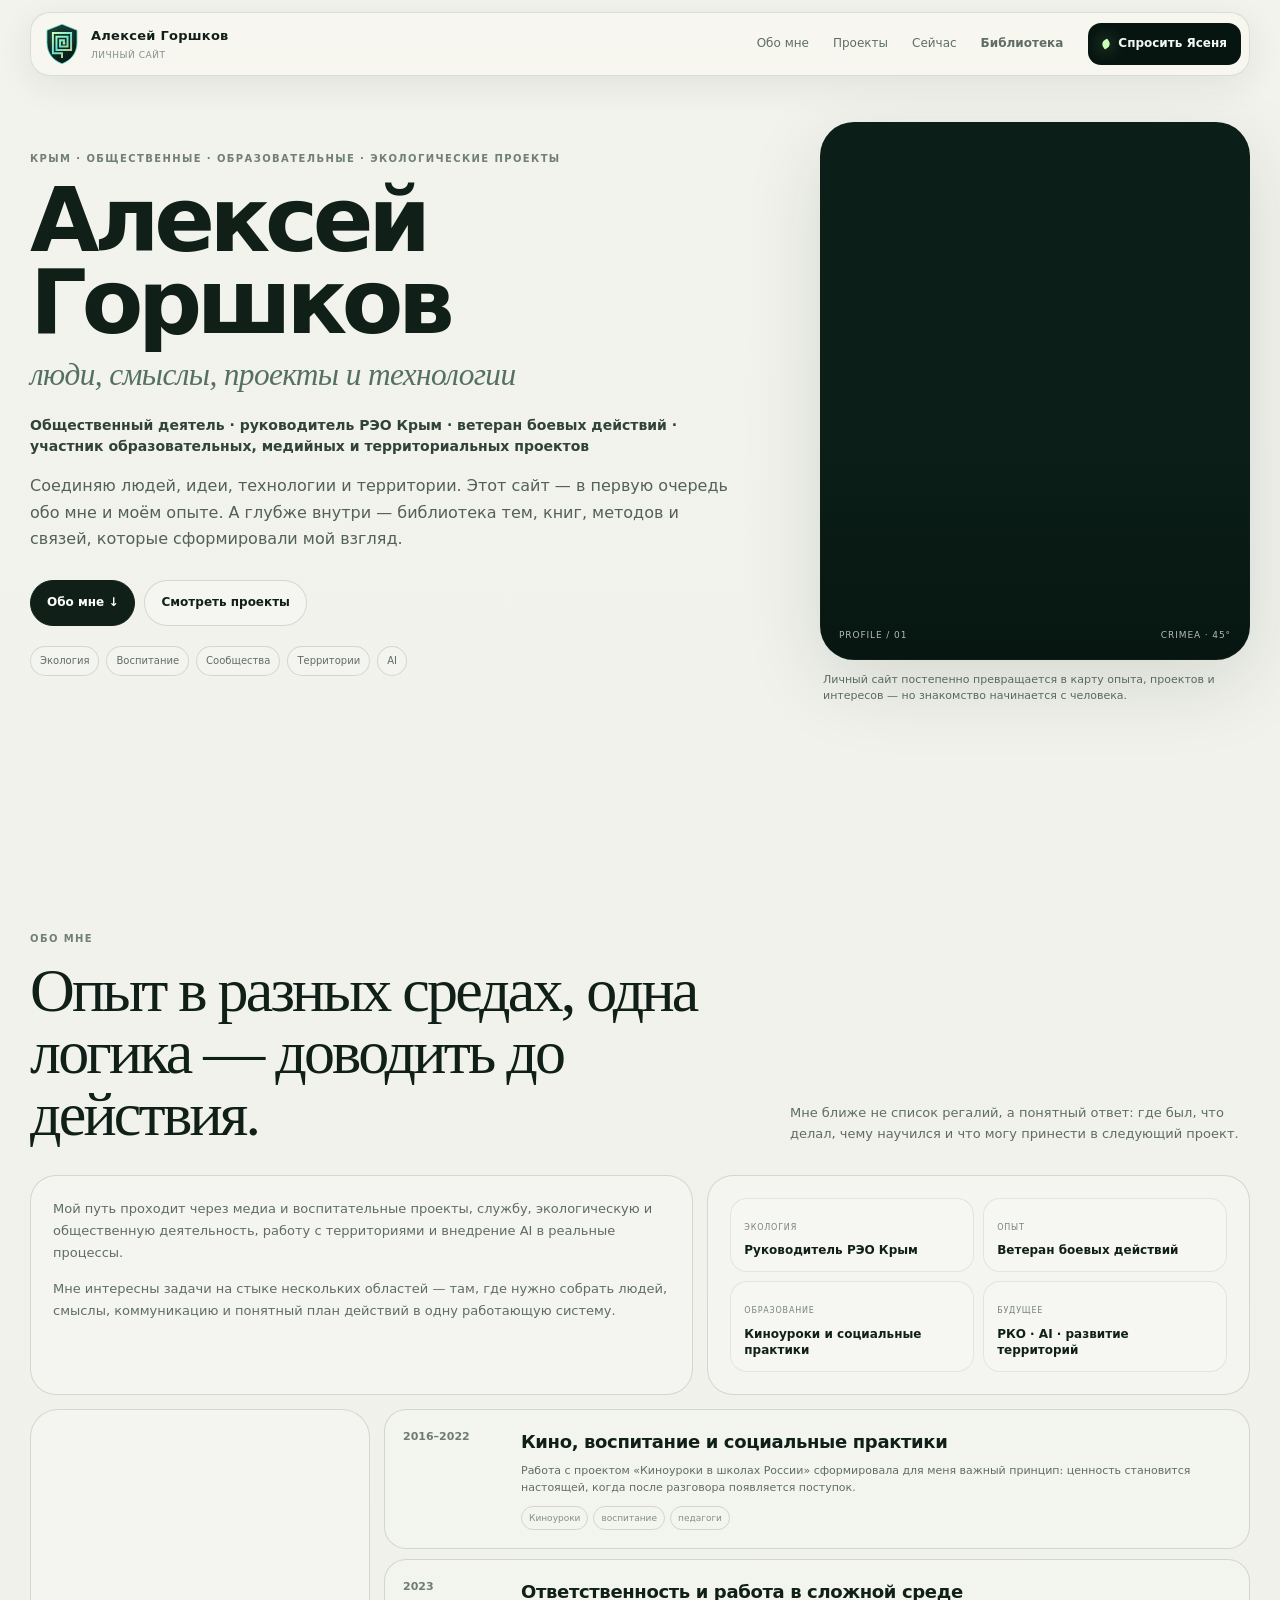
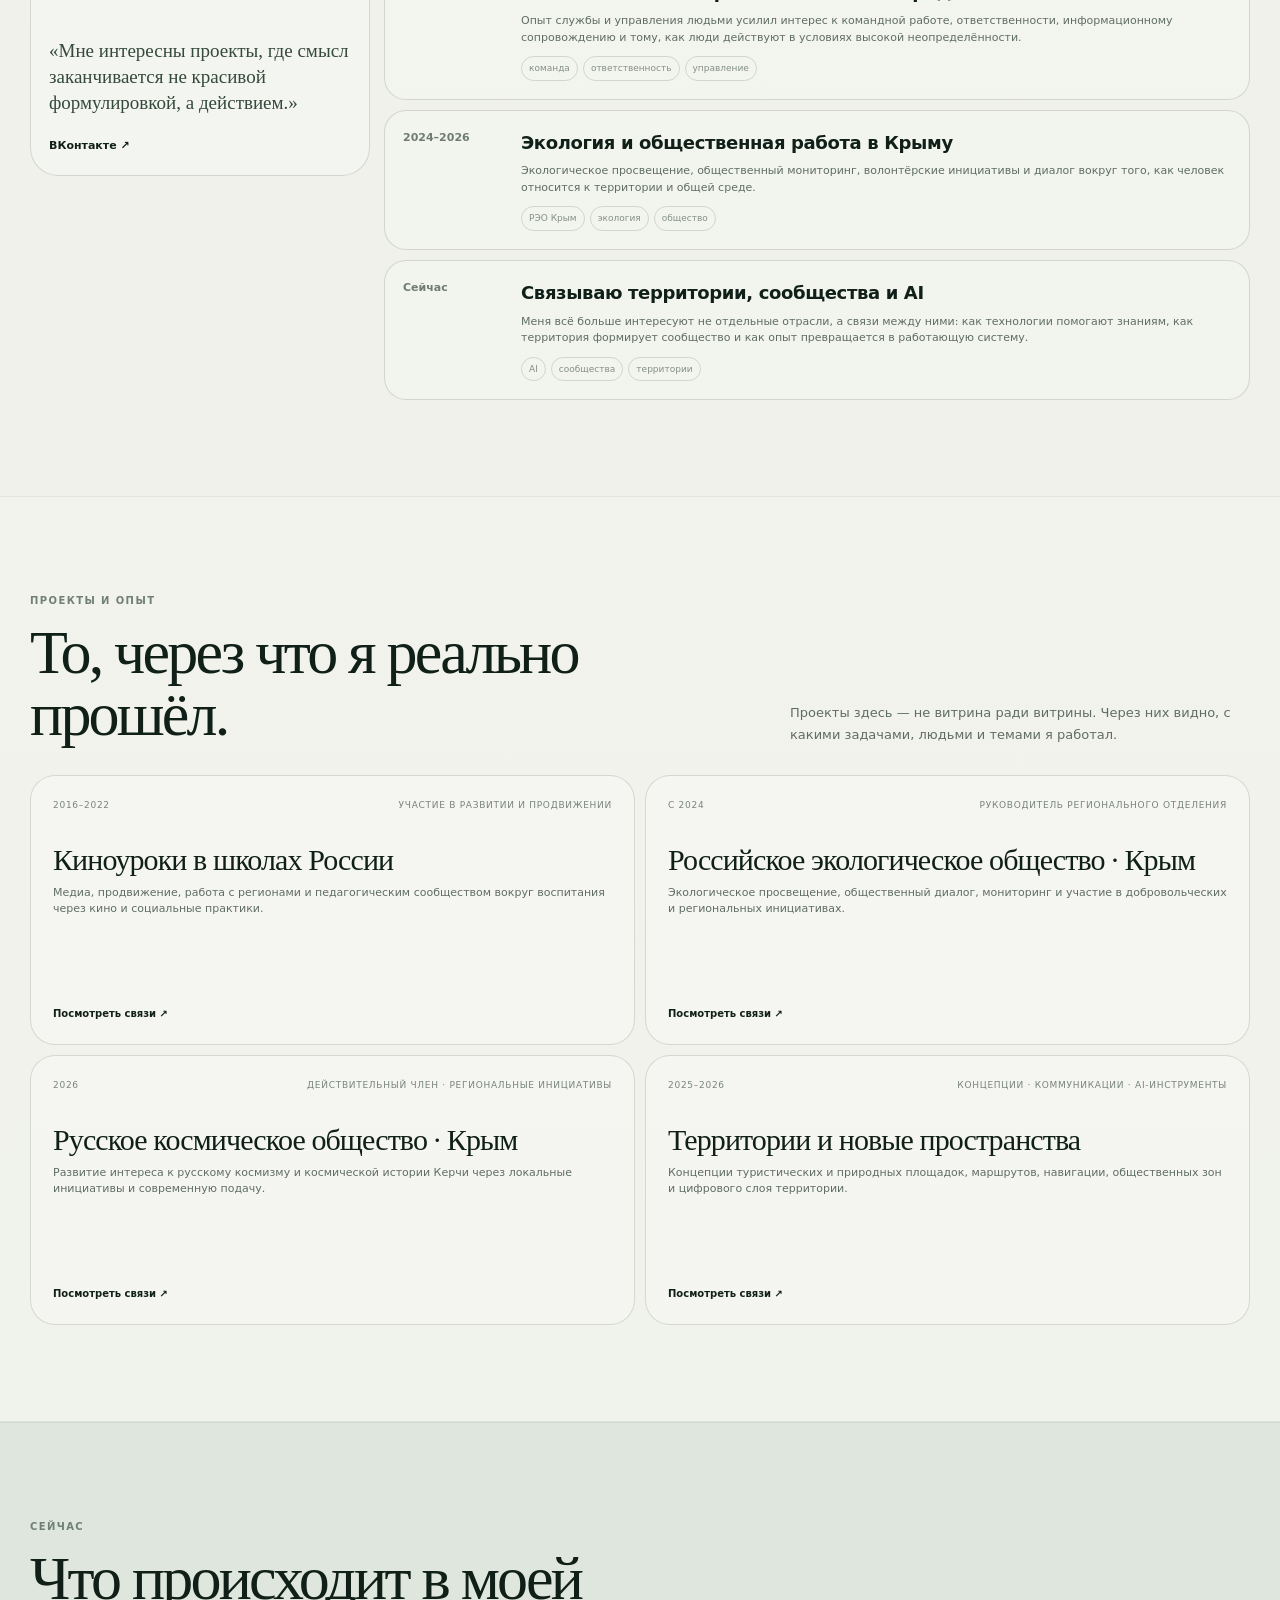
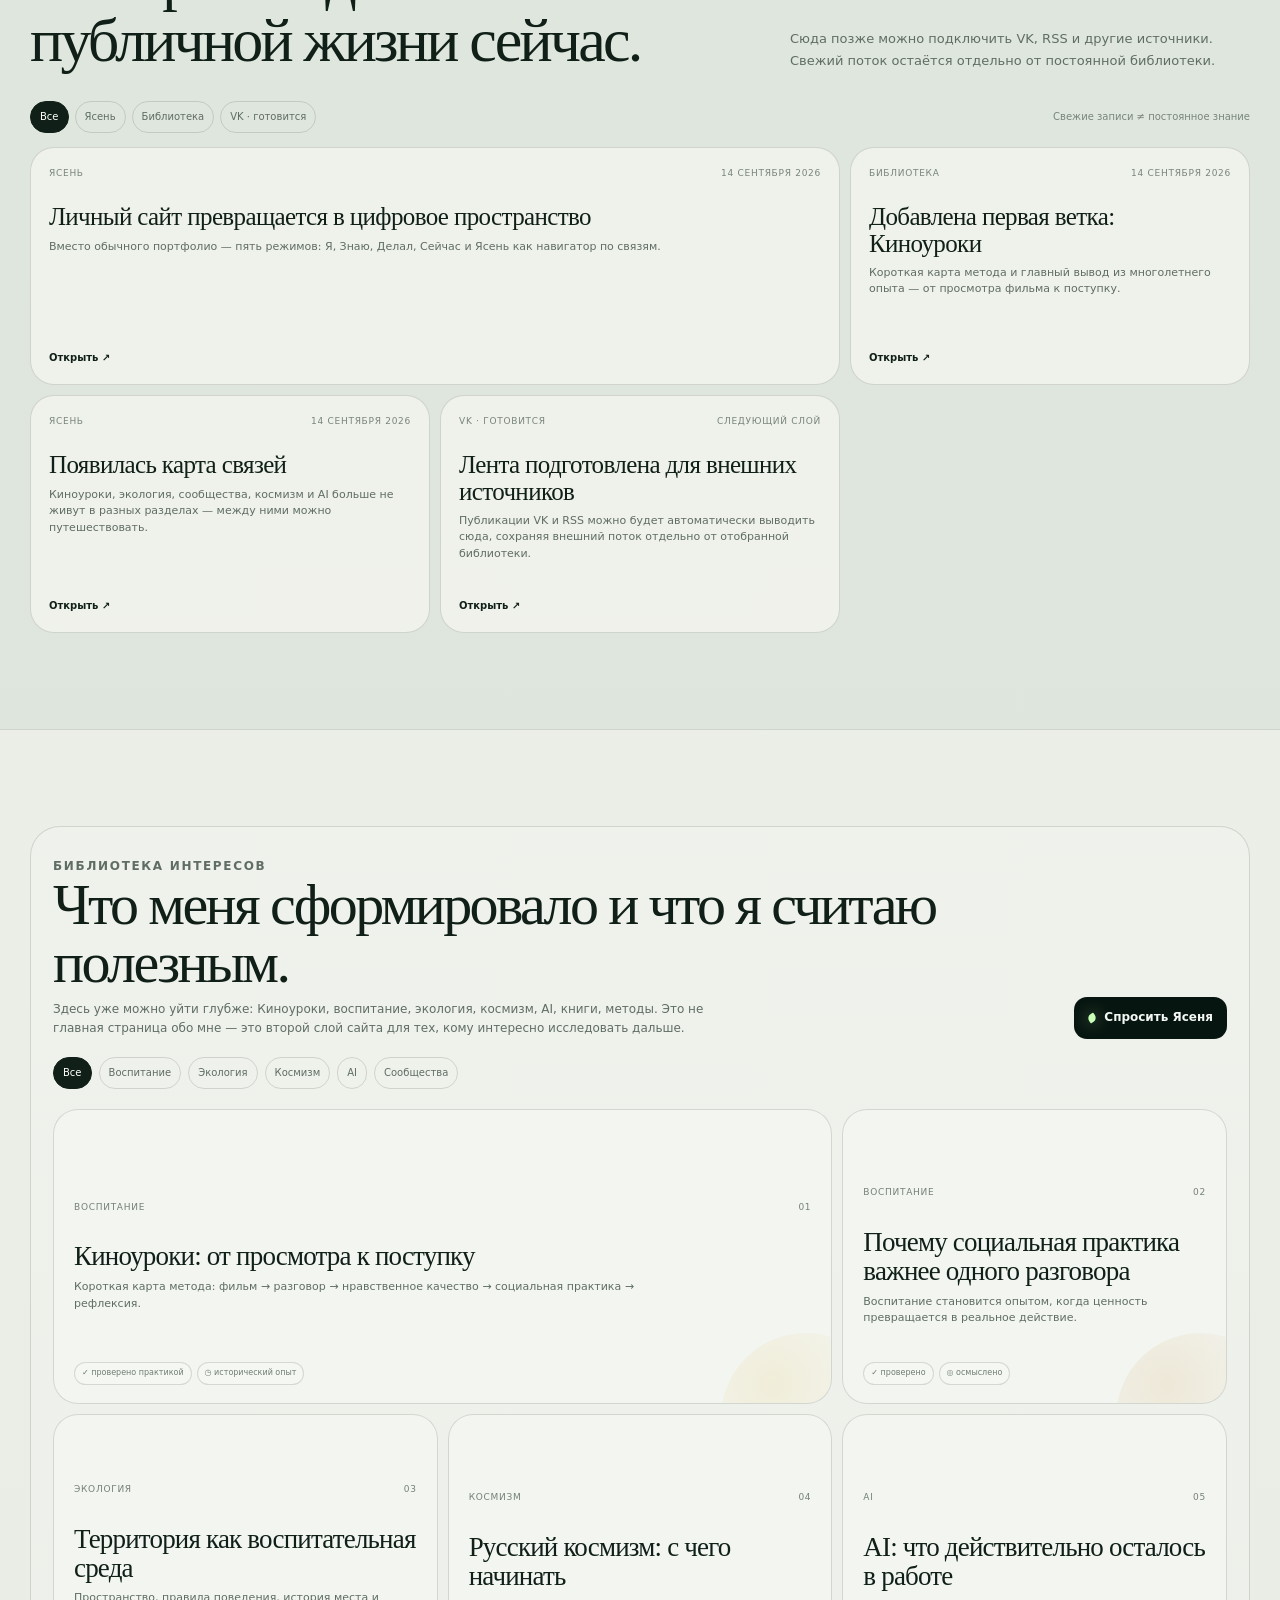
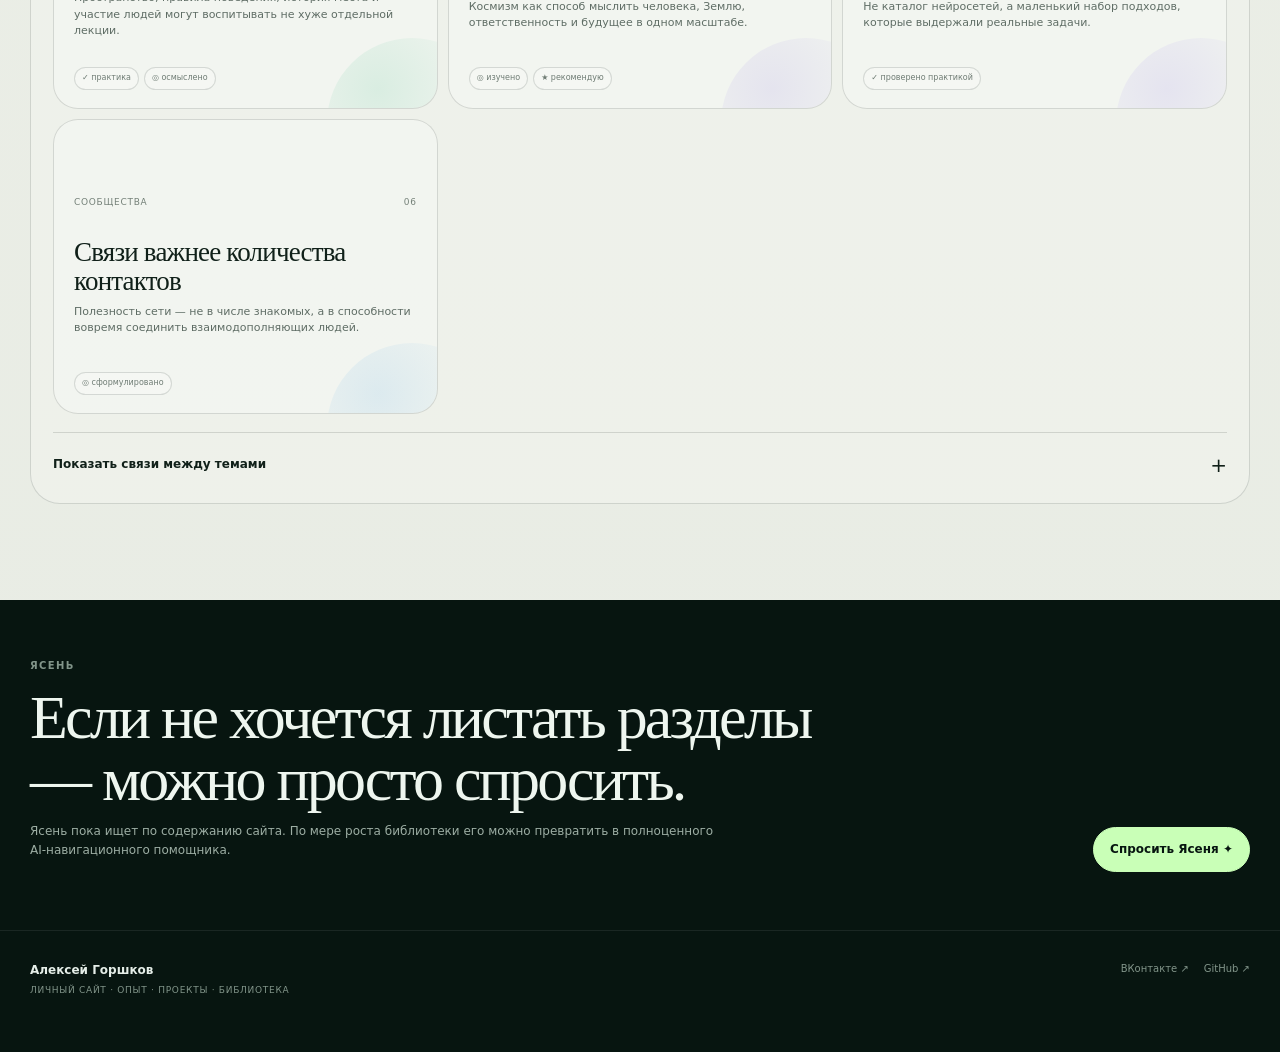
==== commit 36cf73c3: "Refocus site on personal profile and compact media" ====
--- a/index.html
+++ b/index.html
@@ -4,19 +4,20 @@
   <meta charset="utf-8" />
   <meta name="viewport" content="width=device-width, initial-scale=1" />
   <meta name="theme-color" content="#eef0e9" />
-  <meta name="description" content="Алексей Горшков — личное цифровое пространство: опыт, проекты, знания, текущая деятельность и Ясень — навигатор по связям между ними." />
-  <meta property="og:title" content="Алексей Горшков — личное цифровое пространство" />
-  <meta property="og:description" content="Не резюме и не блог. Опыт, знания, проекты и связи — в одном пространстве." />
+  <meta name="description" content="Алексей Горшков — общественные, образовательные, экологические и технологические проекты. Личный сайт, опыт, проекты и библиотека интересов." />
+  <meta property="og:title" content="Алексей Горшков — личный сайт" />
+  <meta property="og:description" content="Опыт, проекты, общественная деятельность и библиотека интересов." />
   <meta property="og:type" content="website" />
   <meta property="og:locale" content="ru_RU" />
   <meta property="og:url" content="https://daridarom.github.io/aleksey-gorshkov/" />
   <meta property="og:image" content="https://daridarom.github.io/aleksey-gorshkov/assets/og.png" />
   <link rel="canonical" href="https://daridarom.github.io/aleksey-gorshkov/" />
-  <link rel="icon" href="assets/favicon.svg?v=3" type="image/svg+xml" />
-  <link rel="stylesheet" href="styles-v3-base.css?v=3" />
-  <link rel="stylesheet" href="styles-v3-content.css?v=3" />
-  <link rel="stylesheet" href="styles-v3-ui.css?v=3" />
-  <title>Алексей Горшков — личное цифровое пространство</title>
+  <link rel="icon" href="assets/favicon.svg?v=31" type="image/svg+xml" />
+  <link rel="stylesheet" href="styles-v3-base.css?v=31" />
+  <link rel="stylesheet" href="styles-v3-content.css?v=31" />
+  <link rel="stylesheet" href="styles-v3-ui.css?v=31" />
+  <link rel="stylesheet" href="styles-v3-overrides.css?v=31" />
+  <title>Алексей Горшков — личный сайт</title>
 </head>
 <body>
   <a class="skip-link" href="#content">Перейти к содержанию</a>
@@ -25,23 +26,15 @@
     <div class="container header-inner">
       <a class="brand" href="#top" aria-label="В начало страницы">
         <img class="brand-mark" src="assets/favicon.svg?v=3" alt="" width="42" height="46" />
-        <span>
-          <strong>Алексей Горшков</strong>
-          <small>личное цифровое пространство</small>
-        </span>
+        <span><strong>Алексей Горшков</strong><small>личный сайт</small></span>
       </a>
-
       <nav class="main-nav" aria-label="Основная навигация">
-        <a href="#me">Я</a>
-        <a href="#knowledge">Знаю</a>
-        <a href="#projects">Делал</a>
+        <a href="#about">Обо мне</a>
+        <a href="#projects">Проекты</a>
         <a href="#now">Сейчас</a>
+        <a href="#knowledge">Библиотека</a>
       </nav>
-
-      <button class="yasen-button" data-yasen-open>
-        <span class="leaf-dot" aria-hidden="true"></span>
-        Спросить Ясеня
-      </button>
+      <button class="yasen-button" data-yasen-open><span class="leaf-dot" aria-hidden="true"></span>Спросить Ясеня</button>
     </div>
   </header>
 
@@ -49,21 +42,16 @@
     <section class="hero section-pad">
       <div class="container hero-grid">
         <div class="hero-copy">
-          <p class="eyebrow">Люди · знания · проекты · связи</p>
-          <h1>Это не резюме.<br /><em>Это моя цифровая территория.</em></h1>
-          <p class="hero-lead">
-            Здесь я собираю то, через что уже прошёл, что понял, что создал и что считаю полезным передать дальше. Можно познакомиться со мной, пройтись по проектам, найти знания или просто спросить Ясеня.
-          </p>
+          <p class="eyebrow">Крым · общественные · образовательные · экологические проекты</p>
+          <h1>Алексей Горшков<em>люди, смыслы, проекты и технологии</em></h1>
+          <p class="hero-role">Общественный деятель · руководитель РЭО Крым · ветеран боевых действий · участник образовательных, медийных и территориальных проектов</p>
+          <p class="hero-lead">Соединяю людей, идеи, технологии и территории. Этот сайт — в первую очередь обо мне и моём опыте. А глубже внутри — библиотека тем, книг, методов и связей, которые сформировали мой взгляд.</p>
           <div class="hero-actions">
-            <a class="button primary" href="#entry">Выбрать маршрут ↓</a>
-            <button class="button ghost" data-yasen-open>Спросить Ясеня ✦</button>
+            <a class="button primary" href="#about">Обо мне ↓</a>
+            <a class="button ghost" href="#projects">Смотреть проекты</a>
           </div>
           <ul class="hero-meta" aria-label="Ключевые направления">
-            <li>Воспитание</li>
-            <li>Экология</li>
-            <li>Сообщества</li>
-            <li>Космизм</li>
-            <li>AI</li>
+            <li>Экология</li><li>Воспитание</li><li>Сообщества</li><li>Территории</li><li>AI</li>
           </ul>
         </div>
 
@@ -73,53 +61,33 @@
               <source media="(max-width: 620px)" srcset="assets/portrait-mobile.webp" />
               <img src="assets/portrait.webp" alt="Алексей Горшков" width="1200" height="1200" fetchpriority="high" decoding="async" />
             </picture>
-            <div class="portrait-overlay">
-              <span>PROFILE / LIVE</span>
-              <span>CRIMEA · 45°</span>
-            </div>
+            <div class="portrait-overlay"><span>PROFILE / 01</span><span>CRIMEA · 45°</span></div>
           </div>
-          <figcaption>
-            Я не пытаюсь рассказать о себе всё. Интереснее показать, какие темы, проекты и люди сформировали мой путь.
-          </figcaption>
+          <figcaption>Личный сайт постепенно превращается в карту опыта, проектов и интересов — но знакомство начинается с человека.</figcaption>
         </figure>
       </div>
     </section>
 
-    <section class="entry section-pad-sm" id="entry">
-      <div class="container">
-        <div class="section-heading compact">
-          <div>
-            <p class="section-kicker">Начать отсюда</p>
-            <h2>Зачем ты сюда пришёл?</h2>
-          </div>
-          <p>У одного сайта может быть несколько сценариев. Главное — не показывать их все одновременно.</p>
-        </div>
-        <div class="entry-grid">
-          <a class="entry-card" href="#me">
-            <span class="entry-index">01</span><h3>Познакомиться</h3><p>Кто я, какие этапы прошёл и что из них осталось.</p><b>Я →</b>
-          </a>
-          <a class="entry-card" href="#projects">
-            <span class="entry-index">02</span><h3>Посмотреть проекты</h3><p>Не должности, а дела, роли, результаты и выводы.</p><b>Делал →</b>
-          </a>
-          <a class="entry-card" href="#knowledge">
-            <span class="entry-index">03</span><h3>Найти знания</h3><p>Методики, книги, инструменты и проверенный опыт.</p><b>Знаю →</b>
-          </a>
-          <a class="entry-card" href="#now">
-            <span class="entry-index">04</span><h3>Увидеть, что сейчас</h3><p>Свежие публикации, заметки и внешние источники.</p><b>Сейчас →</b>
-          </a>
-          <button class="entry-card entry-card-yasen" data-yasen-open>
-            <span class="entry-index">05</span><h3>Не знаю, куда идти</h3><p>Скажи по-человечески, что ищешь. Ясень попробует связать.</p><b>Спросить Ясеня ✦</b>
-          </button>
-        </div>
-      </div>
-    </section>
-
-    <section class="section-pad" id="me">
+    <section class="section-pad" id="about">
       <div class="container">
         <div class="section-heading">
-          <div><p class="section-kicker">Я</p><h2>Путь важнее списка должностей.</h2></div>
-          <p>Вместо длинной биографии — несколько периодов, которые реально изменили мой взгляд на людей, воспитание, ответственность, технологии и территорию.</p>
+          <div><p class="section-kicker">Обо мне</p><h2>Опыт в разных средах, одна логика — доводить до действия.</h2></div>
+          <p>Мне ближе не список регалий, а понятный ответ: где был, что делал, чему научился и что могу принести в следующий проект.</p>
         </div>
+
+        <div class="about-summary">
+          <div class="about-copy">
+            <p>Мой путь проходит через медиа и воспитательные проекты, службу, экологическую и общественную деятельность, работу с территориями и внедрение AI в реальные процессы.</p>
+            <p>Мне интересны задачи на стыке нескольких областей — там, где нужно собрать людей, смыслы, коммуникацию и понятный план действий в одну работающую систему.</p>
+          </div>
+          <div class="about-roles">
+            <div class="about-role"><small>Экология</small><strong>Руководитель РЭО Крым</strong></div>
+            <div class="about-role"><small>Опыт</small><strong>Ветеран боевых действий</strong></div>
+            <div class="about-role"><small>Образование</small><strong>Киноуроки и социальные практики</strong></div>
+            <div class="about-role"><small>Будущее</small><strong>РКО · AI · развитие территорий</strong></div>
+          </div>
+        </div>
+
         <div class="story-layout">
           <div class="story-intro">
             <picture>
@@ -136,79 +104,66 @@
       </div>
     </section>
 
+    <section class="section-pad projects-before-library" id="projects">
+      <div class="container">
+        <div class="section-heading">
+          <div><p class="section-kicker">Проекты и опыт</p><h2>То, через что я реально прошёл.</h2></div>
+          <p>Проекты здесь — не витрина ради витрины. Через них видно, с какими задачами, людьми и темами я работал.</p>
+        </div>
+        <div class="projects-grid" id="projectsGrid"></div>
+      </div>
+    </section>
+
     <section class="now section-pad" id="now">
       <div class="container">
         <div class="section-heading">
-          <div><p class="section-kicker">Сейчас</p><h2>Живой слой, а не вечный архив.</h2></div>
-          <p>Здесь могут автоматически появляться RSS, VK и другие внешние источники. Они не становятся частью моей библиотеки, пока я сам их не отберу.</p>
+          <div><p class="section-kicker">Сейчас</p><h2>Что происходит в моей публичной жизни сейчас.</h2></div>
+          <p>Сюда позже можно подключить VK, RSS и другие источники. Свежий поток остаётся отдельно от постоянной библиотеки.</p>
         </div>
         <div class="feed-toolbar">
           <div class="source-pills" id="sourcePills" aria-label="Источники ленты"></div>
-          <span class="feed-note">Поток обновляется отдельно от «Знаю»</span>
+          <span class="feed-note">Свежие записи ≠ постоянное знание</span>
         </div>
-        <div class="feed-grid" id="feedGrid" aria-live="polite">
-          <div class="loading-card">Загружаю ленту…</div>
-        </div>
+        <div class="feed-grid" id="feedGrid" aria-live="polite"><div class="loading-card">Загружаю ленту…</div></div>
       </div>
     </section>
 
     <section class="section-pad" id="knowledge">
       <div class="container">
-        <div class="section-heading">
-          <div><p class="section-kicker">Знаю</p><h2>Не всё, что мне интересно. Только то, что уже стало знанием.</h2></div>
-          <p>У каждого материала есть контекст: как я с ним связан, что вынес и почему считаю полезным оставить здесь.</p>
+        <div class="library-shell">
+          <div class="library-intro-grid">
+            <div>
+              <p class="section-kicker">Библиотека интересов</p>
+              <h2 style="margin:0;font-family:var(--serif);font-weight:500;font-size:clamp(34px,5vw,58px);line-height:1;letter-spacing:-.045em;">Что меня сформировало и что я считаю полезным.</h2>
+              <p>Здесь уже можно уйти глубже: Киноуроки, воспитание, экология, космизм, AI, книги, методы. Это не главная страница обо мне — это второй слой сайта для тех, кому интересно исследовать дальше.</p>
+            </div>
+            <button class="yasen-button library-yasen" data-yasen-open><span class="leaf-dot"></span>Спросить Ясеня</button>
+          </div>
+          <div class="library-filters" id="knowledgeFilters"></div>
+          <div class="knowledge-grid" id="knowledgeGrid" aria-live="polite"></div>
+
+          <details class="connections-details" id="connections">
+            <summary>Показать связи между темами</summary>
+            <div class="connection-map" id="connectionMap">
+              <svg class="map-lines" viewBox="0 0 1000 560" preserveAspectRatio="none" aria-hidden="true">
+                <path d="M500 280 C380 220 290 160 170 130" /><path d="M500 280 C650 225 760 180 850 135" /><path d="M500 280 C650 330 730 400 835 440" /><path d="M500 280 C350 345 290 410 170 445" /><path d="M170 130 C310 95 400 110 500 280" /><path d="M850 135 C880 250 880 350 835 440" />
+              </svg>
+              <button class="map-node main" data-node="core" style="--x:50%;--y:50%;--c:#c9ffb7">Мой опыт</button>
+              <button class="map-node" data-node="kino" style="--x:17%;--y:23%;--c:#e8c86f">Киноуроки</button>
+              <button class="map-node" data-node="eco" style="--x:85%;--y:24%;--c:#68e3cf">Экология</button>
+              <button class="map-node" data-node="rko" style="--x:83%;--y:79%;--c:#b4a4ff">Космизм / РКО</button>
+              <button class="map-node" data-node="community" style="--x:17%;--y:80%;--c:#86c8ff">Сообщества</button>
+              <button class="map-node minor" data-node="ai" style="--x:51%;--y:16%;--c:#c59cff">AI</button>
+              <div class="map-detail" id="mapDetail"><small>Нажми на узел</small><strong>Связи — дополнительный слой, а не первый экран сайта.</strong></div>
+            </div>
+          </details>
         </div>
-        <div class="library-filters" id="knowledgeFilters"></div>
-        <div class="knowledge-grid" id="knowledgeGrid" aria-live="polite"></div>
-      </div>
-    </section>
-
-    <section class="connections section-pad" id="connections">
-      <div class="container">
-        <div class="connections-head">
-          <div><p class="section-kicker light">Карта связей</p><h2>Смысл появляется между разделами.</h2></div>
-          <p>Киноуроки связаны с воспитанием и сообществами. Экология — с территориями. Космизм — с ответственностью за Землю. AI — с тем, как всё это собирать и исследовать.</p>
-        </div>
-        <div class="connection-map" id="connectionMap">
-          <svg class="map-lines" viewBox="0 0 1000 560" preserveAspectRatio="none" aria-hidden="true">
-            <path d="M500 280 C380 220 290 160 170 130" />
-            <path d="M500 280 C650 225 760 180 850 135" />
-            <path d="M500 280 C650 330 730 400 835 440" />
-            <path d="M500 280 C350 345 290 410 170 445" />
-            <path d="M170 130 C310 95 400 110 500 280" />
-            <path d="M850 135 C880 250 880 350 835 440" />
-          </svg>
-          <button class="map-node main" data-node="core" style="--x:50%;--y:50%;--c:#c9ffb7">Мой опыт</button>
-          <button class="map-node" data-node="kino" style="--x:17%;--y:23%;--c:#e8c86f">Киноуроки</button>
-          <button class="map-node" data-node="eco" style="--x:85%;--y:24%;--c:#68e3cf">Экология</button>
-          <button class="map-node" data-node="rko" style="--x:83%;--y:79%;--c:#b4a4ff">Космизм / РКО</button>
-          <button class="map-node" data-node="community" style="--x:17%;--y:80%;--c:#86c8ff">Сообщества</button>
-          <button class="map-node minor" data-node="ai" style="--x:51%;--y:16%;--c:#c59cff">AI</button>
-          <div class="map-detail" id="mapDetail">
-            <small>Нажми на узел</small>
-            <strong>Здесь Ясень показывает не рубрики, а связи между опытом.</strong>
-          </div>
-        </div>
-      </div>
-    </section>
-
-    <section class="section-pad" id="projects">
-      <div class="container">
-        <div class="section-heading">
-          <div><p class="section-kicker">Делал</p><h2>Проекты как доказательство опыта.</h2></div>
-          <p>Один проект может одновременно быть частью биографии, источником знания и узлом будущих связей. Поэтому здесь нет отдельного «портфолио ради портфолио».</p>
-        </div>
-        <div class="projects-grid" id="projectsGrid"></div>
       </div>
     </section>
 
     <section class="yasen-teaser section-pad-sm">
       <div class="container teaser-inner">
-        <div>
-          <p class="section-kicker light">Ясень</p>
-          <h2>Не нашёл нужный раздел? Спроси по-человечески.</h2>
-          <p>Первая версия Ясеня ищет по содержанию сайта и показывает связанные материалы. Позже сюда можно подключить полноценный AI-поиск по библиотеке.</p>
-        </div>
+        <div><p class="section-kicker light">Ясень</p><h2>Если не хочется листать разделы — можно просто спросить.</h2><p>Ясень пока ищет по содержанию сайта. По мере роста библиотеки его можно превратить в полноценного AI-навигационного помощника.</p></div>
         <button class="button yasen-cta" data-yasen-open>Спросить Ясеня ✦</button>
       </div>
     </section>
@@ -216,55 +171,29 @@
 
   <footer class="site-footer">
     <div class="container footer-inner">
-      <div><strong>Алексей Горшков</strong><span>личное цифровое пространство</span></div>
-      <div class="footer-links">
-        <a href="https://vk.com/aleksey_gor" target="_blank" rel="noreferrer">ВКонтакте ↗</a>
-        <a href="https://github.com/Daridarom" target="_blank" rel="noreferrer">GitHub ↗</a>
-      </div>
+      <div><strong>Алексей Горшков</strong><span>личный сайт · опыт · проекты · библиотека</span></div>
+      <div class="footer-links"><a href="https://vk.com/aleksey_gor" target="_blank" rel="noreferrer">ВКонтакте ↗</a><a href="https://github.com/Daridarom" target="_blank" rel="noreferrer">GitHub ↗</a></div>
     </div>
   </footer>
 
   <dialog class="yasen-dialog" id="yasenDialog">
     <form method="dialog" class="yasen-shell" id="yasenForm">
-      <div class="yasen-head">
-        <div>
-          <span class="leaf-dot"></span>
-          <small>ЯСЕНЬ / навигатор по сайту</small>
-          <h2>Ну, чего ищем?</h2>
-        </div>
-        <button class="icon-button" value="close" aria-label="Закрыть">×</button>
-      </div>
+      <div class="yasen-head"><div><span class="leaf-dot"></span><small>ЯСЕНЬ / навигатор</small><h2>Ну, чего ищем?</h2></div><button class="icon-button" value="close" aria-label="Закрыть">×</button></div>
       <p class="yasen-intro">Например: «что у тебя есть про воспитание?», «покажи экологические проекты», «что связано с AI?»</p>
-      <div class="yasen-search">
-        <input id="yasenInput" autocomplete="off" placeholder="Спроси Ясеня…" />
-        <button type="submit">Искать ↗</button>
-      </div>
-      <div class="yasen-examples">
-        <button type="button" data-yasen-query="воспитание">воспитание</button>
-        <button type="button" data-yasen-query="экология">экология</button>
-        <button type="button" data-yasen-query="киноуроки">киноуроки</button>
-        <button type="button" data-yasen-query="AI">AI</button>
-      </div>
-      <div class="yasen-results" id="yasenResults" aria-live="polite">
-        <div class="yasen-empty">Ясень пока молчит. Задай вопрос — и он пошуршит по сайту.</div>
-      </div>
+      <div class="yasen-search"><input id="yasenInput" autocomplete="off" placeholder="Спроси Ясеня…" /><button type="submit">Искать ↗</button></div>
+      <div class="yasen-examples"><button type="button" data-yasen-query="воспитание">воспитание</button><button type="button" data-yasen-query="экология">экология</button><button type="button" data-yasen-query="киноуроки">киноуроки</button><button type="button" data-yasen-query="AI">AI</button></div>
+      <div class="yasen-results" id="yasenResults" aria-live="polite"><div class="yasen-empty">Задай вопрос — Ясень пошуршит по сайту.</div></div>
     </form>
   </dialog>
 
   <dialog class="content-dialog" id="contentDialog">
     <form method="dialog" class="content-shell">
       <button class="icon-button close-content" value="close" aria-label="Закрыть">×</button>
-      <p class="dialog-meta" id="dialogMeta"></p>
-      <h2 id="dialogTitle"></h2>
-      <p id="dialogBody"></p>
-      <div class="dialog-why">
-        <small>Почему это здесь</small>
-        <p id="dialogWhy"></p>
-      </div>
-      <div class="dialog-tags" id="dialogTags"></div>
+      <p class="dialog-meta" id="dialogMeta"></p><h2 id="dialogTitle"></h2><p id="dialogBody"></p>
+      <div class="dialog-why"><small>Почему это здесь</small><p id="dialogWhy"></p></div><div class="dialog-tags" id="dialogTags"></div>
     </form>
   </dialog>
 
-  <script src="app-v3.js?v=3" defer></script>
+  <script src="app-v3.js?v=31" defer></script>
 </body>
 </html>
--- a/styles-v3-overrides.css
+++ b/styles-v3-overrides.css
@@ -0,0 +1,79 @@
+/* v3.1 — более классическая личная подача + компактные изображения */
+.hero { padding-top: 46px; }
+.hero-grid { grid-template-columns: minmax(0, 1.15fr) minmax(280px, .72fr); gap: 42px; min-height: auto; padding-bottom: 34px; }
+.hero h1 { font-family: var(--sans); font-size: clamp(54px, 7vw, 92px); font-weight: 820; line-height: .92; letter-spacing: -.06em; }
+.hero h1 em { display: block; margin-top: 12px; font-family: var(--serif); font-size: .35em; line-height: 1.2; letter-spacing: -.02em; color: #557061; }
+.hero-role { margin: 22px 0 0; max-width: 760px; color: #304239; font-weight: 760; font-size: 14px; line-height: 1.5; }
+.hero-lead { margin-top: 16px; font-family: var(--sans); font-size: 16px; line-height: 1.65; max-width: 700px; }
+.hero-portrait { max-width: 430px; justify-self: end; width: 100%; }
+.portrait-shell { aspect-ratio: 4 / 5; min-height: 0; }
+.portrait-shell picture { width: 100%; height: 100%; }
+.portrait-shell img { width: 100%; height: 100%; aspect-ratio: auto; object-fit: cover; object-position: 50% 32%; }
+.hero-portrait figcaption { max-width: 400px; }
+
+.about-summary { display: grid; grid-template-columns: 1.1fr .9fr; gap: 14px; margin-bottom: 14px; }
+.about-copy, .about-roles { border: 1px solid var(--line); border-radius: 26px; background: rgba(255,255,255,.27); padding: 22px; }
+.about-copy p { margin: 0; color: var(--ink-soft); font-size: 13px; line-height: 1.7; }
+.about-copy p + p { margin-top: 14px; }
+.about-roles { display: grid; grid-template-columns: 1fr 1fr; gap: 9px; }
+.about-role { border: 1px solid rgba(16,32,25,.09); border-radius: 17px; padding: 13px; background: rgba(255,255,255,.24); }
+.about-role small { color: #77847c; font-size: 8px; text-transform: uppercase; letter-spacing: .1em; }
+.about-role strong { display: block; margin-top: 5px; font-size: 12px; line-height: 1.35; }
+
+.story-layout { grid-template-columns: 340px 1fr; align-items: start; }
+.story-intro { align-self: start; }
+.story-intro picture { height: 210px; overflow: hidden; }
+.story-intro picture img { width: 100%; height: 100%; aspect-ratio: auto; object-fit: cover; object-position: 50% 20%; }
+.story-intro > div { padding: 18px; }
+.quote { font-size: 19px; }
+
+.projects-before-library { background: rgba(255,255,255,.15); border-block: 1px solid rgba(16,32,25,.07); }
+.library-shell { border: 1px solid var(--line); border-radius: 30px; background: rgba(255,255,255,.22); padding: 22px; }
+.library-intro-grid { display: grid; grid-template-columns: 1fr auto; align-items: end; gap: 18px; margin-bottom: 18px; }
+.library-intro-grid p { max-width: 680px; margin: 8px 0 0; color: var(--ink-soft); font-size: 12px; line-height: 1.6; }
+.library-yasen { white-space: nowrap; }
+.connections-details { margin-top: 18px; border-top: 1px solid var(--line); padding-top: 16px; }
+.connections-details > summary { cursor: pointer; list-style: none; display: flex; align-items: center; justify-content: space-between; gap: 14px; font-weight: 800; font-size: 12px; }
+.connections-details > summary::-webkit-details-marker { display: none; }
+.connections-details > summary::after { content: "+"; font-size: 20px; font-weight: 400; }
+.connections-details[open] > summary::after { content: "−"; }
+.connections-details .connection-map { margin-top: 16px; }
+
+.site-header .main-nav a[href="#knowledge"] { font-weight: 800; }
+
+@media (max-width: 980px) {
+  .hero-grid { grid-template-columns: 1fr 320px; gap: 28px; }
+  .hero-portrait { max-width: 320px; }
+  .about-summary { grid-template-columns: 1fr; }
+  .story-layout { grid-template-columns: 280px 1fr; }
+}
+
+@media (max-width: 760px) {
+  .hero-grid { grid-template-columns: 1fr; gap: 20px; }
+  .hero-copy { order: 1; }
+  .hero-portrait { order: 2; justify-self: start; max-width: 100%; width: 100%; }
+  .portrait-shell { width: 100%; height: 340px; aspect-ratio: auto; border-radius: 24px; }
+  .portrait-shell img { object-position: 50% 28%; }
+  .hero-portrait figcaption { font-size: 10px; }
+  .about-roles { grid-template-columns: 1fr 1fr; }
+  .story-layout { grid-template-columns: 1fr; }
+  .story-intro { display: grid; grid-template-columns: 145px 1fr; }
+  .story-intro picture { height: 100%; min-height: 180px; }
+  .story-intro picture img { object-position: 48% 18%; }
+  .library-intro-grid { grid-template-columns: 1fr; align-items: start; }
+  .library-yasen { justify-self: start; }
+}
+
+@media (max-width: 520px) {
+  .hero { padding-top: 34px; }
+  .hero h1 { font-size: 47px; }
+  .hero h1 em { font-size: .39em; margin-top: 10px; }
+  .hero-role { font-size: 12px; }
+  .hero-lead { font-size: 14px; }
+  .portrait-shell { height: 300px; }
+  .about-roles { grid-template-columns: 1fr; }
+  .story-intro { grid-template-columns: 118px 1fr; }
+  .story-intro picture { min-height: 165px; }
+  .quote { font-size: 16px; }
+  .library-shell { padding: 14px; border-radius: 22px; }
+}
